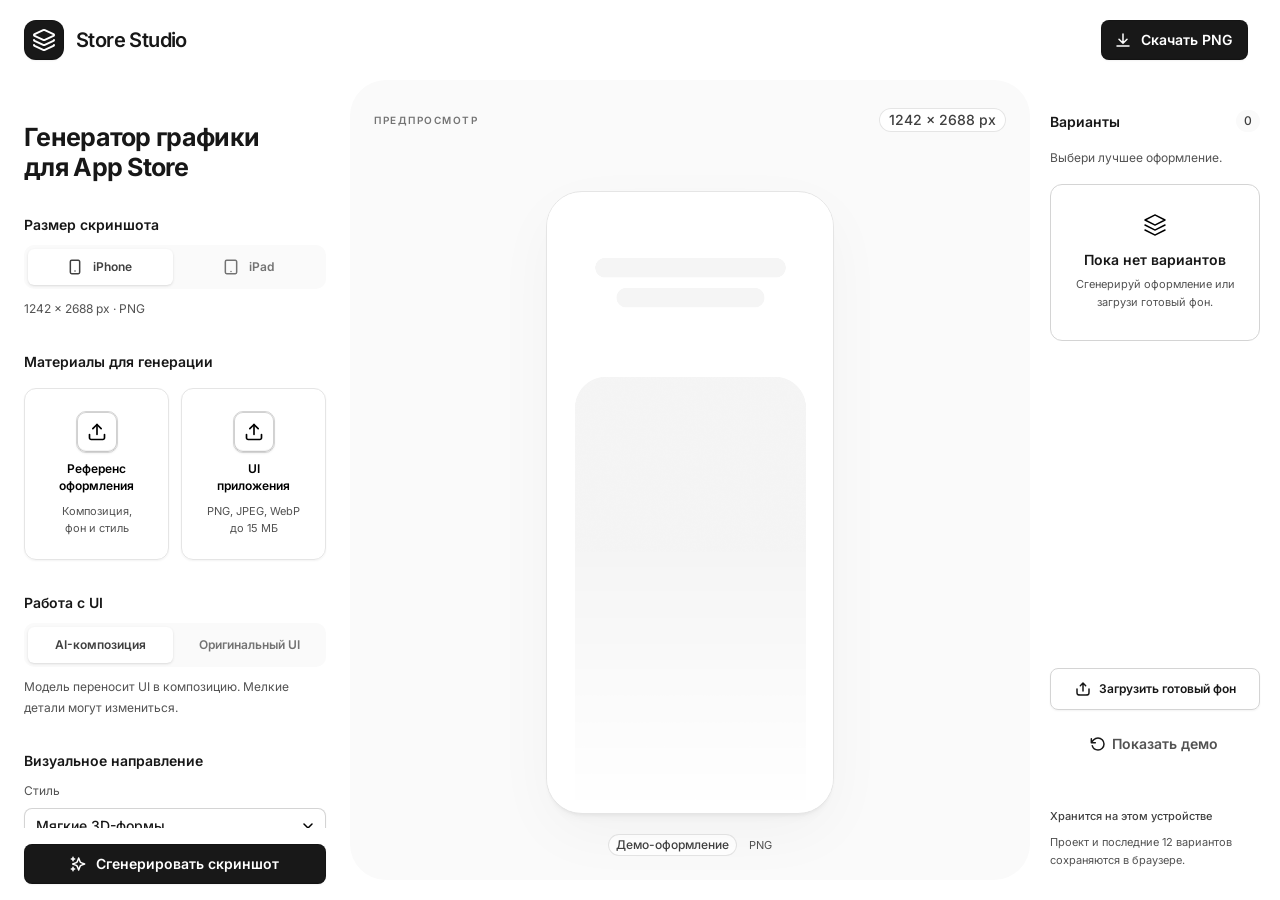
==== app-store-studio/index.html @ e76c79fb "Update Store Studio from 62cfc61dde4840151bafdd6aba5686432ed5ac50" ====
<!doctype html><html lang="ru"><head><meta charset="UTF-8"/><meta name="viewport" content="width=device-width, initial-scale=1.0"/><meta name="theme-color" content="#f7f7f4"/><meta name="description" content="Создавайте скриншоты для App Store: AI-графика, ваш интерфейс и редактируемые заголовки."/><title>Store Studio — скриншоты для App Store</title>  <script type="module" crossorigin src="./assets/index-CuCsDIQ3.js"></script>
  <link rel="stylesheet" crossorigin href="./assets/index-BjiPwXhy.css">
</head><body><div id="root"></div></body></html>
---- app-store-studio/assets/index-BjiPwXhy.css ----
@font-face{font-family:Manrope Variable;font-style:normal;font-display:swap;font-weight:200 800;src:url([data-uri])format("woff2-variations");unicode-range:U+460-52F,U+1C80-1C8A,U+20B4,U+2DE0-2DFF,U+A640-A69F,U+FE2E-FE2F}@font-face{font-family:Manrope Variable;font-style:normal;font-display:swap;font-weight:200 800;src:url(./manrope-cyrillic-wght-normal-Dvxsihut.woff2)format("woff2-variations");unicode-range:U+301,U+400-45F,U+490-491,U+4B0-4B1,U+2116}@font-face{font-family:Manrope Variable;font-style:normal;font-display:swap;font-weight:200 800;src:url(./manrope-greek-wght-normal-DL7QRZyv.woff2)format("woff2-variations");unicode-range:U+370-377,U+37A-37F,U+384-38A,U+38C,U+38E-3A1,U+3A3-3FF}@font-face{font-family:Manrope Variable;font-style:normal;font-display:swap;font-weight:200 800;src:url(./manrope-vietnamese-wght-normal-usUDDRr7.woff2)format("woff2-variations");unicode-range:U+102-103,U+110-111,U+128-129,U+168-169,U+1A0-1A1,U+1AF-1B0,U+300-301,U+303-304,U+308-309,U+323,U+329,U+1EA0-1EF9,U+20AB}@font-face{font-family:Manrope Variable;font-style:normal;font-display:swap;font-weight:200 800;src:url(./manrope-latin-ext-wght-normal-Ch3YOpNY.woff2)format("woff2-variations");unicode-range:U+100-2BA,U+2BD-2C5,U+2C7-2CC,U+2CE-2D7,U+2DD-2FF,U+304,U+308,U+329,U+1D00-1DBF,U+1E00-1E9F,U+1EF2-1EFF,U+2020,U+20A0-20AB,U+20AD-20C0,U+2113,U+2C60-2C7F,U+A720-A7FF}@font-face{font-family:Manrope Variable;font-style:normal;font-display:swap;font-weight:200 800;src:url(./manrope-latin-wght-normal-DHIcAJRg.woff2)format("woff2-variations");unicode-range:U+??,U+131,U+152-153,U+2BB-2BC,U+2C6,U+2DA,U+2DC,U+304,U+308,U+329,U+2000-206F,U+20AC,U+2122,U+2191,U+2193,U+2212,U+2215,U+FEFF,U+FFFD}@font-face{font-family:Inter Variable;font-style:normal;font-display:swap;font-weight:100 900;src:url(./inter-cyrillic-ext-wght-normal-BOeWTOD4.woff2)format("woff2-variations");unicode-range:U+460-52F,U+1C80-1C8A,U+20B4,U+2DE0-2DFF,U+A640-A69F,U+FE2E-FE2F}@font-face{font-family:Inter Variable;font-style:normal;font-display:swap;font-weight:100 900;src:url(./inter-cyrillic-wght-normal-DqGufNeO.woff2)format("woff2-variations");unicode-range:U+301,U+400-45F,U+490-491,U+4B0-4B1,U+2116}@font-face{font-family:Inter Variable;font-style:normal;font-display:swap;font-weight:100 900;src:url(./inter-greek-ext-wght-normal-DlzME5K_.woff2)format("woff2-variations");unicode-range:U+1F??}@font-face{font-family:Inter Variable;font-style:normal;font-display:swap;font-weight:100 900;src:url(./inter-greek-wght-normal-CkhJZR-_.woff2)format("woff2-variations");unicode-range:U+370-377,U+37A-37F,U+384-38A,U+38C,U+38E-3A1,U+3A3-3FF}@font-face{font-family:Inter Variable;font-style:normal;font-display:swap;font-weight:100 900;src:url(./inter-vietnamese-wght-normal-CBcvBZtf.woff2)format("woff2-variations");unicode-range:U+102-103,U+110-111,U+128-129,U+168-169,U+1A0-1A1,U+1AF-1B0,U+300-301,U+303-304,U+308-309,U+323,U+329,U+1EA0-1EF9,U+20AB}@font-face{font-family:Inter Variable;font-style:normal;font-display:swap;font-weight:100 900;src:url(./inter-latin-ext-wght-normal-DO1Apj_S.woff2)format("woff2-variations");unicode-range:U+100-2BA,U+2BD-2C5,U+2C7-2CC,U+2CE-2D7,U+2DD-2FF,U+304,U+308,U+329,U+1D00-1DBF,U+1E00-1E9F,U+1EF2-1EFF,U+2020,U+20A0-20AB,U+20AD-20C0,U+2113,U+2C60-2C7F,U+A720-A7FF}@font-face{font-family:Inter Variable;font-style:normal;font-display:swap;font-weight:100 900;src:url(./inter-latin-wght-normal-Dx4kXJAl.woff2)format("woff2-variations");unicode-range:U+??,U+131,U+152-153,U+2BB-2BC,U+2C6,U+2DA,U+2DC,U+304,U+308,U+329,U+2000-206F,U+20AC,U+2122,U+2191,U+2193,U+2212,U+2215,U+FEFF,U+FFFD}@font-face{font-family:Montserrat Variable;font-style:normal;font-display:swap;font-weight:100 900;src:url(./montserrat-cyrillic-ext-wght-normal-CO5hGrJv.woff2)format("woff2-variations");unicode-range:U+460-52F,U+1C80-1C8A,U+20B4,U+2DE0-2DFF,U+A640-A69F,U+FE2E-FE2F}@font-face{font-family:Montserrat Variable;font-style:normal;font-display:swap;font-weight:100 900;src:url(./montserrat-cyrillic-wght-normal-EAA9jha_.woff2)format("woff2-variations");unicode-range:U+301,U+400-45F,U+490-491,U+4B0-4B1,U+2116}@font-face{font-family:Montserrat Variable;font-style:normal;font-display:swap;font-weight:100 900;src:url(./montserrat-vietnamese-wght-normal-k7S-YeeD.woff2)format("woff2-variations");unicode-range:U+102-103,U+110-111,U+128-129,U+168-169,U+1A0-1A1,U+1AF-1B0,U+300-301,U+303-304,U+308-309,U+323,U+329,U+1EA0-1EF9,U+20AB}@font-face{font-family:Montserrat Variable;font-style:normal;font-display:swap;font-weight:100 900;src:url(./montserrat-latin-ext-wght-normal-BsZE-iaG.woff2)format("woff2-variations");unicode-range:U+100-2BA,U+2BD-2C5,U+2C7-2CC,U+2CE-2D7,U+2DD-2FF,U+304,U+308,U+329,U+1D00-1DBF,U+1E00-1E9F,U+1EF2-1EFF,U+2020,U+20A0-20AB,U+20AD-20C0,U+2113,U+2C60-2C7F,U+A720-A7FF}@font-face{font-family:Montserrat Variable;font-style:normal;font-display:swap;font-weight:100 900;src:url(./montserrat-latin-wght-normal-l_AIctKy.woff2)format("woff2-variations");unicode-range:U+??,U+131,U+152-153,U+2BB-2BC,U+2C6,U+2DA,U+2DC,U+304,U+308,U+329,U+2000-206F,U+20AC,U+2122,U+2191,U+2193,U+2212,U+2215,U+FEFF,U+FFFD}@font-face{font-family:Oswald Variable;font-style:normal;font-display:swap;font-weight:200 700;src:url(./oswald-cyrillic-ext-wght-normal-DLWmRmaW.woff2)format("woff2-variations");unicode-range:U+460-52F,U+1C80-1C8A,U+20B4,U+2DE0-2DFF,U+A640-A69F,U+FE2E-FE2F}@font-face{font-family:Oswald Variable;font-style:normal;font-display:swap;font-weight:200 700;src:url(./oswald-cyrillic-wght-normal-C8sJyxwB.woff2)format("woff2-variations");unicode-range:U+301,U+400-45F,U+490-491,U+4B0-4B1,U+2116}@font-face{font-family:Oswald Variable;font-style:normal;font-display:swap;font-weight:200 700;src:url(./oswald-vietnamese-wght-normal-Tdf5mmdl.woff2)format("woff2-variations");unicode-range:U+102-103,U+110-111,U+128-129,U+168-169,U+1A0-1A1,U+1AF-1B0,U+300-301,U+303-304,U+308-309,U+323,U+329,U+1EA0-1EF9,U+20AB}@font-face{font-family:Oswald Variable;font-style:normal;font-display:swap;font-weight:200 700;src:url(./oswald-latin-ext-wght-normal-Dj_1K-Kw.woff2)format("woff2-variations");unicode-range:U+100-2BA,U+2BD-2C5,U+2C7-2CC,U+2CE-2D7,U+2DD-2FF,U+304,U+308,U+329,U+1D00-1DBF,U+1E00-1E9F,U+1EF2-1EFF,U+2020,U+20A0-20AB,U+20AD-20C0,U+2113,U+2C60-2C7F,U+A720-A7FF}@font-face{font-family:Oswald Variable;font-style:normal;font-display:swap;font-weight:200 700;src:url(./oswald-latin-wght-normal-CzS3kehr.woff2)format("woff2-variations");unicode-range:U+??,U+131,U+152-153,U+2BB-2BC,U+2C6,U+2DA,U+2DC,U+304,U+308,U+329,U+2000-206F,U+20AC,U+2122,U+2191,U+2193,U+2212,U+2215,U+FEFF,U+FFFD}@font-face{font-family:Roboto Variable;font-style:normal;font-display:swap;font-weight:100 900;src:url(./roboto-cyrillic-ext-wght-normal-BCp_3N7R.woff2)format("woff2-variations");unicode-range:U+460-52F,U+1C80-1C8A,U+20B4,U+2DE0-2DFF,U+A640-A69F,U+FE2E-FE2F}@font-face{font-family:Roboto Variable;font-style:normal;font-display:swap;font-weight:100 900;src:url(./roboto-cyrillic-wght-normal-fOt7epNf.woff2)format("woff2-variations");unicode-range:U+301,U+400-45F,U+490-491,U+4B0-4B1,U+2116}@font-face{font-family:Roboto Variable;font-style:normal;font-display:swap;font-weight:100 900;src:url(./roboto-greek-ext-wght-normal-Bgw4czJT.woff2)format("woff2-variations");unicode-range:U+1F??}@font-face{font-family:Roboto Variable;font-style:normal;font-display:swap;font-weight:100 900;src:url(./roboto-greek-wght-normal-DlT9XTxE.woff2)format("woff2-variations");unicode-range:U+370-377,U+37A-37F,U+384-38A,U+38C,U+38E-3A1,U+3A3-3FF}@font-face{font-family:Roboto Variable;font-style:normal;font-display:swap;font-weight:100 900;src:url(./roboto-math-wght-normal-4a3xuzGk.woff2)format("woff2-variations");unicode-range:U+302-303,U+305,U+307-308,U+310,U+312,U+315,U+31A,U+326-327,U+32C,U+32F-330,U+332-333,U+338,U+33A,U+346,U+34D,U+391-3A1,U+3A3-3A9,U+3B1-3C9,U+3D1,U+3D5-3D6,U+3F0-3F1,U+3F4-3F5,U+2016-2017,U+2034-2038,U+203C,U+2040,U+2043,U+2047,U+2050,U+2057,U+205F,U+2070-2071,U+2074-208E,U+2090-209C,U+20D0-20DC,U+20E1,U+20E5-20EF,U+2100-2112,U+2114-2115,U+2117-2121,U+2123-214F,U+2190,U+2192,U+2194-21AE,U+21B0-21E5,U+21F1-21F2,U+21F4-2211,U+2213-2214,U+2216-22FF,U+2308-230B,U+2310,U+2319,U+231C-2321,U+2336-237A,U+237C,U+2395,U+239B-23B7,U+23D0,U+23DC-23E1,U+2474-2475,U+25AF,U+25B3,U+25B7,U+25BD,U+25C1,U+25CA,U+25CC,U+25FB,U+266D-266F,U+27C0-27FF,U+2900-2AFF,U+2B0E-2B11,U+2B30-2B4C,U+2BFE,U+3030,U+FF5B,U+FF5D,U+1D400-1D7FF,U+1EE??}@font-face{font-family:Roboto Variable;font-style:normal;font-display:swap;font-weight:100 900;src:url(./roboto-symbols-wght-normal-B7iHSfaG.woff2)format("woff2-variations");unicode-range:U+1-C,U+E-1F,U+7F-9F,U+20DD-20E0,U+20E2-20E4,U+2150-218F,U+2190,U+2192,U+2194-2199,U+21AF,U+21E6-21F0,U+21F3,U+2218-2219,U+2299,U+22C4-22C6,U+2300-243F,U+2440-244A,U+2460-24FF,U+25A0-27BF,U+28??,U+2921-2922,U+2981,U+29BF,U+29EB,U+2B??,U+4DC0-4DFF,U+FFF9-FFFB,U+10140-1018E,U+10190-1019C,U+101A0,U+101D0-101FD,U+102E0-102FB,U+10E60-10E7E,U+1D2C0-1D2D3,U+1D2E0-1D37F,U+1F0??,U+1F100-1F1AD,U+1F1E6-1F1FF,U+1F30D-1F30F,U+1F315,U+1F31C,U+1F31E,U+1F320-1F32C,U+1F336,U+1F378,U+1F37D,U+1F382,U+1F393-1F39F,U+1F3A7-1F3A8,U+1F3AC-1F3AF,U+1F3C2,U+1F3C4-1F3C6,U+1F3CA-1F3CE,U+1F3D4-1F3E0,U+1F3ED,U+1F3F1-1F3F3,U+1F3F5-1F3F7,U+1F408,U+1F415,U+1F41F,U+1F426,U+1F43F,U+1F441-1F442,U+1F444,U+1F446-1F449,U+1F44C-1F44E,U+1F453,U+1F46A,U+1F47D,U+1F4A3,U+1F4B0,U+1F4B3,U+1F4B9,U+1F4BB,U+1F4BF,U+1F4C8-1F4CB,U+1F4D6,U+1F4DA,U+1F4DF,U+1F4E3-1F4E6,U+1F4EA-1F4ED,U+1F4F7,U+1F4F9-1F4FB,U+1F4FD-1F4FE,U+1F503,U+1F507-1F50B,U+1F50D,U+1F512-1F513,U+1F53E-1F54A,U+1F54F-1F5FA,U+1F610,U+1F650-1F67F,U+1F687,U+1F68D,U+1F691,U+1F694,U+1F698,U+1F6AD,U+1F6B2,U+1F6B9-1F6BA,U+1F6BC,U+1F6C6-1F6CF,U+1F6D3-1F6D7,U+1F6E0-1F6EA,U+1F6F0-1F6F3,U+1F6F7-1F6FC,U+1F7??,U+1F800-1F80B,U+1F810-1F847,U+1F850-1F859,U+1F860-1F887,U+1F890-1F8AD,U+1F8B0-1F8BB,U+1F8C0-1F8C1,U+1F900-1F90B,U+1F93B,U+1F946,U+1F984,U+1F996,U+1F9E9,U+1FA00-1FA6F,U+1FA70-1FA7C,U+1FA80-1FA89,U+1FA8F-1FAC6,U+1FACE-1FADC,U+1FADF-1FAE9,U+1FAF0-1FAF8,U+1FB??}@font-face{font-family:Roboto Variable;font-style:normal;font-display:swap;font-weight:100 900;src:url(./roboto-vietnamese-wght-normal-_f1XEJpo.woff2)format("woff2-variations");unicode-range:U+102-103,U+110-111,U+128-129,U+168-169,U+1A0-1A1,U+1AF-1B0,U+300-301,U+303-304,U+308-309,U+323,U+329,U+1EA0-1EF9,U+20AB}@font-face{font-family:Roboto Variable;font-style:normal;font-display:swap;font-weight:100 900;src:url(./roboto-latin-ext-wght-normal-DYIxWhlt.woff2)format("woff2-variations");unicode-range:U+100-2BA,U+2BD-2C5,U+2C7-2CC,U+2CE-2D7,U+2DD-2FF,U+304,U+308,U+329,U+1D00-1DBF,U+1E00-1E9F,U+1EF2-1EFF,U+2020,U+20A0-20AB,U+20AD-20C0,U+2113,U+2C60-2C7F,U+A720-A7FF}@font-face{font-family:Roboto Variable;font-style:normal;font-display:swap;font-weight:100 900;src:url(./roboto-latin-wght-normal-ccAYIvAh.woff2)format("woff2-variations");unicode-range:U+??,U+131,U+152-153,U+2BB-2BC,U+2C6,U+2DA,U+2DC,U+304,U+308,U+329,U+2000-206F,U+20AC,U+2122,U+2191,U+2193,U+2212,U+2215,U+FEFF,U+FFFD}@font-face{font-family:Nunito Sans Variable;font-style:normal;font-display:swap;font-weight:200 1000;src:url(./nunito-sans-cyrillic-ext-wght-normal-7w74d1lj.woff2)format("woff2-variations");unicode-range:U+460-52F,U+1C80-1C8A,U+20B4,U+2DE0-2DFF,U+A640-A69F,U+FE2E-FE2F}@font-face{font-family:Nunito Sans Variable;font-style:normal;font-display:swap;font-weight:200 1000;src:url(./nunito-sans-cyrillic-wght-normal-B9hoeQUC.woff2)format("woff2-variations");unicode-range:U+301,U+400-45F,U+490-491,U+4B0-4B1,U+2116}@font-face{font-family:Nunito Sans Variable;font-style:normal;font-display:swap;font-weight:200 1000;src:url(./nunito-sans-vietnamese-wght-normal-BhFYcaJr.woff2)format("woff2-variations");unicode-range:U+102-103,U+110-111,U+128-129,U+168-169,U+1A0-1A1,U+1AF-1B0,U+300-301,U+303-304,U+308-309,U+323,U+329,U+1EA0-1EF9,U+20AB}@font-face{font-family:Nunito Sans Variable;font-style:normal;font-display:swap;font-weight:200 1000;src:url(./nunito-sans-latin-ext-wght-normal-DMEAsnHD.woff2)format("woff2-variations");unicode-range:U+100-2BA,U+2BD-2C5,U+2C7-2CC,U+2CE-2D7,U+2DD-2FF,U+304,U+308,U+329,U+1D00-1DBF,U+1E00-1E9F,U+1EF2-1EFF,U+2020,U+20A0-20AB,U+20AD-20C0,U+2113,U+2C60-2C7F,U+A720-A7FF}@font-face{font-family:Nunito Sans Variable;font-style:normal;font-display:swap;font-weight:200 1000;src:url(./nunito-sans-latin-wght-normal-BWQ3gi2K.woff2)format("woff2-variations");unicode-range:U+??,U+131,U+152-153,U+2BB-2BC,U+2C6,U+2DA,U+2DC,U+304,U+308,U+329,U+2000-206F,U+20AC,U+2122,U+2191,U+2193,U+2212,U+2215,U+FEFF,U+FFFD}@font-face{font-family:Playfair Display Variable;font-style:normal;font-display:swap;font-weight:400 900;src:url(./playfair-display-cyrillic-wght-normal-5WvUvBgz.woff2)format("woff2-variations");unicode-range:U+301,U+400-45F,U+490-491,U+4B0-4B1,U+2116}@font-face{font-family:Playfair Display Variable;font-style:normal;font-display:swap;font-weight:400 900;src:url(./playfair-display-vietnamese-wght-normal-Cabi7G8-.woff2)format("woff2-variations");unicode-range:U+102-103,U+110-111,U+128-129,U+168-169,U+1A0-1A1,U+1AF-1B0,U+300-301,U+303-304,U+308-309,U+323,U+329,U+1EA0-1EF9,U+20AB}@font-face{font-family:Playfair Display Variable;font-style:normal;font-display:swap;font-weight:400 900;src:url(./playfair-display-latin-ext-wght-normal-CT1r92Rl.woff2)format("woff2-variations");unicode-range:U+100-2BA,U+2BD-2C5,U+2C7-2CC,U+2CE-2D7,U+2DD-2FF,U+304,U+308,U+329,U+1D00-1DBF,U+1E00-1E9F,U+1EF2-1EFF,U+2020,U+20A0-20AB,U+20AD-20C0,U+2113,U+2C60-2C7F,U+A720-A7FF}@font-face{font-family:Playfair Display Variable;font-style:normal;font-display:swap;font-weight:400 900;src:url(./playfair-display-latin-wght-normal-BOwq7MWX.woff2)format("woff2-variations");unicode-range:U+??,U+131,U+152-153,U+2BB-2BC,U+2C6,U+2DA,U+2DC,U+304,U+308,U+329,U+2000-206F,U+20AC,U+2122,U+2191,U+2193,U+2212,U+2215,U+FEFF,U+FFFD}@layer properties{@supports (((-webkit-hyphens:none)) and (not (margin-trim:inline))) or ((-moz-orient:inline) and (not (color:rgb(from red r g b)))){*,:before,:after,::backdrop{--tw-translate-x:0;--tw-translate-y:0;--tw-translate-z:0;--tw-rotate-x:initial;--tw-rotate-y:initial;--tw-rotate-z:initial;--tw-skew-x:initial;--tw-skew-y:initial;--tw-border-style:solid;--tw-gradient-position:initial;--tw-gradient-from:#0000;--tw-gradient-via:#0000;--tw-gradient-to:#0000;--tw-gradient-stops:initial;--tw-gradient-via-stops:initial;--tw-gradient-from-position:0%;--tw-gradient-via-position:50%;--tw-gradient-to-position:100%;--tw-leading:initial;--tw-font-weight:initial;--tw-ordinal:initial;--tw-slashed-zero:initial;--tw-numeric-figure:initial;--tw-numeric-spacing:initial;--tw-numeric-fraction:initial;--tw-shadow:0 0 #0000;--tw-shadow-color:initial;--tw-shadow-alpha:100%;--tw-inset-shadow:0 0 #0000;--tw-inset-shadow-color:initial;--tw-inset-shadow-alpha:100%;--tw-ring-color:initial;--tw-ring-shadow:0 0 #0000;--tw-inset-ring-color:initial;--tw-inset-ring-shadow:0 0 #0000;--tw-ring-inset:initial;--tw-ring-offset-width:0px;--tw-ring-offset-color:#fff;--tw-ring-offset-shadow:0 0 #0000;--tw-outline-style:solid;--tw-blur:initial;--tw-brightness:initial;--tw-contrast:initial;--tw-grayscale:initial;--tw-hue-rotate:initial;--tw-invert:initial;--tw-opacity:initial;--tw-saturate:initial;--tw-sepia:initial;--tw-drop-shadow:initial;--tw-drop-shadow-color:initial;--tw-drop-shadow-alpha:100%;--tw-drop-shadow-size:initial;--tw-duration:initial;--tw-ease:initial;--tw-content:"";--tw-mask-linear:linear-gradient(#fff, #fff);--tw-mask-radial:linear-gradient(#fff, #fff);--tw-mask-conic:linear-gradient(#fff, #fff);--tw-mask-left:linear-gradient(#fff, #fff);--tw-mask-right:linear-gradient(#fff, #fff);--tw-mask-bottom:linear-gradient(#fff, #fff);--tw-mask-top:linear-gradient(#fff, #fff);--tw-mask-bottom-from-position:0%;--tw-mask-bottom-to-position:100%;--tw-mask-bottom-from-color:black;--tw-mask-bottom-to-color:transparent}}}@layer theme{:root,:host{--font-sans:-apple-system, BlinkMacSystemFont, "Segoe UI", Roboto, "Helvetica Neue", "Noto Sans", Arial, sans-serif, "Apple Color Emoji", "Segoe UI Emoji", "Segoe UI Symbol", "Noto Color Emoji";--font-mono:ui-monospace, "Roboto Mono", SFMono-Regular, Menlo, Monaco, Consolas, "Liberation Mono", "Courier New", monospace;--color-red-50:oklch(97.1% .013 17.38);--color-red-100:oklch(93.6% .032 17.717);--color-red-200:oklch(88.5% .062 18.334);--color-red-300:oklch(80.8% .114 19.571);--color-red-400:oklch(70.4% .191 22.216);--color-red-500:oklch(63.7% .237 25.331);--color-red-600:oklch(57.7% .245 27.325);--color-red-700:oklch(50.5% .213 27.518);--color-red-800:oklch(44.4% .177 26.899);--color-red-900:oklch(39.6% .141 25.723);--color-red-950:oklch(25.8% .092 26.042);--color-orange-50:oklch(98% .016 73.684);--color-orange-100:oklch(95.4% .038 75.164);--color-orange-200:oklch(90.1% .076 70.697);--color-orange-300:oklch(83.7% .128 66.29);--color-orange-400:oklch(75% .183 55.934);--color-orange-500:oklch(70.5% .213 47.604);--color-orange-600:oklch(64.6% .222 41.116);--color-orange-700:oklch(55.3% .195 38.402);--color-orange-800:oklch(47% .157 37.304);--color-orange-900:oklch(40.8% .123 38.172);--color-orange-950:oklch(26.6% .079 36.259);--color-amber-50:oklch(98.7% .022 95.277);--color-amber-100:oklch(96.2% .059 95.617);--color-amber-200:oklch(92.4% .12 95.746);--color-amber-300:oklch(87.9% .169 91.605);--color-amber-400:oklch(82.8% .189 84.429);--color-amber-500:oklch(76.9% .188 70.08);--color-amber-600:oklch(66.6% .179 58.318);--color-amber-700:oklch(55.5% .163 48.998);--color-amber-800:oklch(47.3% .137 46.201);--color-amber-900:oklch(41.4% .112 45.904);--color-amber-950:oklch(27.9% .077 45.635);--color-yellow-50:oklch(98.7% .026 102.212);--color-yellow-100:oklch(97.3% .071 103.193);--color-yellow-200:oklch(94.5% .129 101.54);--color-yellow-300:oklch(90.5% .182 98.111);--color-yellow-400:oklch(85.2% .199 91.936);--color-yellow-500:oklch(79.5% .184 86.047);--color-yellow-600:oklch(68.1% .162 75.834);--color-yellow-700:oklch(55.4% .135 66.442);--color-yellow-800:oklch(47.6% .114 61.907);--color-yellow-900:oklch(42.1% .095 57.708);--color-yellow-950:oklch(28.6% .066 53.813);--color-green-50:oklch(98.2% .018 155.826);--color-green-100:oklch(96.2% .044 156.743);--color-green-200:oklch(92.5% .084 155.995);--color-green-300:oklch(87.1% .15 154.449);--color-green-400:oklch(79.2% .209 151.711);--color-green-500:oklch(72.3% .219 149.579);--color-green-600:oklch(62.7% .194 149.214);--color-green-700:oklch(52.7% .154 150.069);--color-green-800:oklch(44.8% .119 151.328);--color-green-900:oklch(39.3% .095 152.535);--color-green-950:oklch(26.6% .065 152.934);--color-emerald-50:oklch(97.9% .021 166.113);--color-emerald-100:oklch(95% .052 163.051);--color-emerald-200:oklch(90.5% .093 164.15);--color-emerald-300:oklch(84.5% .143 164.978);--color-emerald-400:oklch(76.5% .177 163.223);--color-emerald-500:oklch(69.6% .17 162.48);--color-emerald-600:oklch(59.6% .145 163.225);--color-emerald-700:oklch(50.8% .118 165.612);--color-emerald-800:oklch(43.2% .095 166.913);--color-emerald-900:oklch(37.8% .077 168.94);--color-emerald-950:oklch(26.2% .051 172.552);--color-sky-50:oklch(97.7% .013 236.62);--color-sky-100:oklch(95.1% .026 236.824);--color-sky-200:oklch(90.1% .058 230.902);--color-sky-300:oklch(82.8% .111 230.318);--color-sky-400:oklch(74.6% .16 232.661);--color-sky-500:oklch(68.5% .169 237.323);--color-sky-600:oklch(58.8% .158 241.966);--color-sky-700:oklch(50% .134 242.749);--color-sky-800:oklch(44.3% .11 240.79);--color-sky-900:oklch(39.1% .09 240.876);--color-sky-950:oklch(29.3% .066 243.157);--color-blue-50:oklch(97% .014 254.604);--color-blue-100:oklch(93.2% .032 255.585);--color-blue-200:oklch(88.2% .059 254.128);--color-blue-300:oklch(80.9% .105 251.813);--color-blue-400:oklch(70.7% .165 254.624);--color-blue-500:oklch(62.3% .214 259.815);--color-blue-600:oklch(54.6% .245 262.881);--color-blue-700:oklch(48.8% .243 264.376);--color-blue-800:oklch(42.4% .199 265.638);--color-blue-900:oklch(37.9% .146 265.522);--color-blue-950:oklch(28.2% .091 267.935);--color-indigo-50:oklch(96.2% .018 272.314);--color-indigo-100:oklch(93% .034 272.788);--color-indigo-200:oklch(87% .065 274.039);--color-indigo-300:oklch(78.5% .115 274.713);--color-indigo-400:oklch(67.3% .182 276.935);--color-indigo-500:oklch(58.5% .233 277.117);--color-indigo-600:oklch(51.1% .262 276.966);--color-indigo-700:oklch(45.7% .24 277.023);--color-indigo-800:oklch(39.8% .195 277.366);--color-indigo-900:oklch(35.9% .144 278.697);--color-indigo-950:oklch(25.7% .09 281.288);--color-purple-50:oklch(97.7% .014 308.299);--color-purple-100:oklch(94.6% .033 307.174);--color-purple-200:oklch(90.2% .063 306.703);--color-purple-300:oklch(82.7% .119 306.383);--color-purple-400:oklch(71.4% .203 305.504);--color-purple-500:oklch(62.7% .265 303.9);--color-purple-600:oklch(55.8% .288 302.321);--color-purple-700:oklch(49.6% .265 301.924);--color-purple-800:oklch(43.8% .218 303.724);--color-purple-900:oklch(38.1% .176 304.987);--color-purple-950:oklch(29.1% .149 302.717);--color-fuchsia-50:oklch(97.7% .017 320.058);--color-fuchsia-100:oklch(95.2% .037 318.852);--color-fuchsia-200:oklch(90.3% .076 319.62);--color-fuchsia-300:oklch(83.3% .145 321.434);--color-fuchsia-400:oklch(74% .238 322.16);--color-fuchsia-500:oklch(66.7% .295 322.15);--color-fuchsia-600:oklch(59.1% .293 322.896);--color-fuchsia-700:oklch(51.8% .253 323.949);--color-fuchsia-800:oklch(45.2% .211 324.591);--color-fuchsia-900:oklch(40.1% .17 325.612);--color-fuchsia-950:oklch(29.3% .136 325.661);--color-pink-50:oklch(97.1% .014 343.198);--color-pink-100:oklch(94.8% .028 342.258);--color-pink-200:oklch(89.9% .061 343.231);--color-pink-300:oklch(82.3% .12 346.018);--color-pink-400:oklch(71.8% .202 349.761);--color-pink-500:oklch(65.6% .241 354.308);--color-pink-600:oklch(59.2% .249 .584);--color-pink-700:oklch(52.5% .223 3.958);--color-pink-800:oklch(45.9% .187 3.815);--color-pink-900:oklch(40.8% .153 2.432);--color-pink-950:oklch(28.4% .109 3.907);--color-slate-50:oklch(98.4% .003 247.858);--color-slate-100:oklch(96.8% .007 247.896);--color-slate-200:oklch(92.9% .013 255.508);--color-slate-300:oklch(86.9% .022 252.894);--color-slate-400:oklch(70.4% .04 256.788);--color-slate-500:oklch(55.4% .046 257.417);--color-slate-600:oklch(44.6% .043 257.281);--color-slate-700:oklch(37.2% .044 257.287);--color-slate-800:oklch(27.9% .041 260.031);--color-slate-900:oklch(20.8% .042 265.755);--color-slate-950:oklch(12.9% .042 264.695);--color-neutral-50:oklch(98.5% 0 none);--color-neutral-100:oklch(97% 0 none);--color-neutral-200:oklch(92.2% 0 none);--color-neutral-300:oklch(87% 0 none);--color-neutral-400:oklch(70.8% 0 none);--color-neutral-500:oklch(55.6% 0 none);--color-neutral-600:oklch(43.9% 0 none);--color-neutral-700:oklch(37.1% 0 none);--color-neutral-800:oklch(26.9% 0 none);--color-neutral-900:oklch(20.5% 0 none);--color-neutral-950:oklch(14.5% 0 none);--color-black:#000;--color-white:#fff;--spacing:.25rem;--container-xs:20rem;--text-xs:calc(var(--spacing) * 3);--text-xs--line-height:calc(var(--spacing) * 4.5);--text-sm:calc(var(--spacing) * 3.5);--text-sm--line-height:calc(var(--spacing) * 5);--text-lg:calc(var(--spacing) * 4.5);--text-lg--line-height:calc(var(--spacing) * 7);--text-xl:calc(var(--spacing) * 5);--text-xl--line-height:calc(var(--spacing) * 7.5);--font-weight-normal:400;--font-weight-medium:500;--font-weight-semibold:600;--font-weight-bold:700;--radius-sm:.25rem;--radius-md:.375rem;--radius-lg:.5rem;--radius-xl:.75rem;--shadow-xs:0px 1px 2px #0000000d;--shadow-xl:0px 20px 24px -4px #00000014, 0px 8px 8px -4px #00000008, 0px 3px 3px -1.5px #0000000a;--ease-in:cubic-bezier(.4, 0, 1, 1);--ease-out:cubic-bezier(0, 0, .2, 1);--animate-spin:spin 1s linear infinite;--default-transition-duration:.15s;--default-transition-timing-function:cubic-bezier(.4, 0, .2, 1);--default-font-family:var(--font-sans);--default-mono-font-family:var(--font-mono);--font-body:var(--font-inter,"Inter"), -apple-system, "Segoe UI", Roboto, Arial, sans-serif;--text-md:calc(var(--spacing) * 4);--text-md--line-height:calc(var(--spacing) * 6);--text-display-xs:calc(var(--spacing) * 6);--text-display-xs--line-height:calc(var(--spacing) * 8);--text-display-sm:calc(var(--spacing) * 7.5);--text-display-sm--line-height:calc(var(--spacing) * 9.5);--text-display-md:calc(var(--spacing) * 9);--text-display-md--line-height:calc(var(--spacing) * 11);--text-display-lg:calc(var(--spacing) * 12);--text-display-lg--line-height:calc(var(--spacing) * 15);--text-display-lg--letter-spacing:-.96px;--text-display-xl:calc(var(--spacing) * 15);--text-display-xl--line-height:calc(var(--spacing) * 18);--text-display-xl--letter-spacing:-1.2px;--shadow-skeuomorphic:0px 0px 0px 1px #0000002e inset, 0px -2px 0px 0px #0000000d inset;--shadow-xs-skeuomorphic:var(--shadow-skeuomorphic), var(--shadow-xs);--animate-caret-blink:caret-blink 1s infinite;--color-transparent:#0000;--color-alpha-black:#000;--color-brand-50:#f9f5ff;--color-brand-100:#f4ebff;--color-brand-200:#e9d7fe;--color-brand-300:#d6bbfb;--color-brand-400:#b692f6;--color-brand-500:#9e77ed;--color-brand-600:#7f56d9;--color-brand-700:#6941c6;--color-brand-800:#53389e;--color-brand-900:#42307d;--color-brand-950:#2c1c5f;--color-utility-blue-50:var(--color-blue-50);--color-utility-blue-100:var(--color-blue-100);--color-utility-blue-200:var(--color-blue-200);--color-utility-blue-400:var(--color-blue-400);--color-utility-blue-500:var(--color-blue-500);--color-utility-blue-700:var(--color-blue-700);--color-utility-brand-50:var(--color-brand-50);--color-utility-brand-100:var(--color-brand-100);--color-utility-brand-200:var(--color-brand-200);--color-utility-brand-400:var(--color-brand-400);--color-utility-brand-500:var(--color-brand-500);--color-utility-brand-700:var(--color-brand-700);--color-utility-neutral-50:var(--color-neutral-50);--color-utility-neutral-100:var(--color-neutral-100);--color-utility-neutral-200:var(--color-neutral-200);--color-utility-neutral-300:var(--color-neutral-300);--color-utility-neutral-400:var(--color-neutral-400);--color-utility-neutral-500:var(--color-neutral-500);--color-utility-neutral-600:var(--color-neutral-600);--color-utility-neutral-700:var(--color-neutral-700);--color-utility-neutral-800:var(--color-neutral-800);--color-utility-neutral-900:var(--color-neutral-900);--color-utility-red-50:var(--color-red-50);--color-utility-red-100:var(--color-red-100);--color-utility-red-200:var(--color-red-200);--color-utility-red-400:var(--color-red-400);--color-utility-red-500:var(--color-red-500);--color-utility-red-700:var(--color-red-700);--color-utility-yellow-50:var(--color-yellow-50);--color-utility-yellow-100:var(--color-yellow-100);--color-utility-yellow-200:var(--color-yellow-200);--color-utility-yellow-400:var(--color-yellow-400);--color-utility-yellow-500:var(--color-yellow-500);--color-utility-yellow-700:var(--color-yellow-700);--color-utility-green-50:var(--color-green-50);--color-utility-green-100:var(--color-green-100);--color-utility-green-200:var(--color-green-200);--color-utility-green-400:var(--color-green-400);--color-utility-green-500:var(--color-green-500);--color-utility-green-700:var(--color-green-700);--color-utility-orange-50:var(--color-orange-50);--color-utility-orange-100:var(--color-orange-100);--color-utility-orange-200:var(--color-orange-200);--color-utility-orange-400:var(--color-orange-400);--color-utility-orange-500:var(--color-orange-500);--color-utility-orange-700:var(--color-orange-700);--color-utility-indigo-50:var(--color-indigo-50);--color-utility-indigo-100:var(--color-indigo-100);--color-utility-indigo-200:var(--color-indigo-200);--color-utility-indigo-400:var(--color-indigo-400);--color-utility-indigo-500:var(--color-indigo-500);--color-utility-indigo-700:var(--color-indigo-700);--color-utility-pink-50:var(--color-pink-50);--color-utility-pink-100:var(--color-pink-100);--color-utility-pink-200:var(--color-pink-200);--color-utility-pink-400:var(--color-pink-400);--color-utility-pink-500:var(--color-pink-500);--color-utility-pink-700:var(--color-pink-700);--color-utility-purple-50:var(--color-purple-50);--color-utility-purple-100:var(--color-purple-100);--color-utility-purple-200:var(--color-purple-200);--color-utility-purple-400:var(--color-purple-400);--color-utility-purple-500:var(--color-purple-500);--color-utility-purple-700:var(--color-purple-700);--color-utility-sky-50:var(--color-sky-50);--color-utility-sky-100:var(--color-sky-100);--color-utility-sky-200:var(--color-sky-200);--color-utility-sky-400:var(--color-sky-400);--color-utility-sky-500:var(--color-sky-500);--color-utility-sky-700:var(--color-sky-700);--color-utility-slate-50:var(--color-slate-50);--color-utility-slate-100:var(--color-slate-100);--color-utility-slate-200:var(--color-slate-200);--color-utility-slate-400:var(--color-slate-400);--color-utility-slate-500:var(--color-slate-500);--color-utility-slate-700:var(--color-slate-700);--color-text-primary:var(--color-neutral-900);--color-text-tertiary:var(--color-neutral-600);--color-text-error-primary:var(--color-red-600);--color-text-warning-primary:var(--color-yellow-600);--color-text-success-primary:var(--color-green-600);--color-text-secondary:var(--color-neutral-700);--color-text-secondary_hover:var(--color-neutral-800);--color-text-tertiary_hover:var(--color-neutral-700);--color-text-brand-secondary:var(--color-brand-700);--color-text-placeholder:var(--color-neutral-500);--color-text-brand-tertiary:var(--color-brand-600);--color-text-editor-icon-fg:var(--color-neutral-400);--color-text-editor-icon-fg_active:var(--color-neutral-500);--color-text-quaternary:var(--color-neutral-500);--color-text-brand-primary:var(--color-brand-900);--color-text-primary_on-brand:var(--color-white);--color-text-secondary_on-brand:var(--color-brand-200);--color-text-tertiary_on-brand:var(--color-brand-200);--color-text-quaternary_on-brand:var(--color-brand-300);--color-text-brand-tertiary_alt:var(--color-brand-600);--color-text-error-primary_hover:var(--color-red-700);--color-text-brand-secondary_hover:var(--color-brand-800);--color-border-primary:var(--color-neutral-300);--color-border-secondary:var(--color-neutral-200);--color-border-secondary_alt:#0000001a;--color-border-tertiary:var(--color-neutral-100);--color-border-error:var(--color-red-500);--color-border-error_subtle:var(--color-red-300);--color-border-brand:var(--color-brand-500);--color-border-brand_alt:var(--color-brand-600);--color-fg-secondary:var(--color-neutral-700);--color-fg-warning-primary:var(--color-yellow-600);--color-fg-success-primary:var(--color-green-600);--color-fg-white:var(--color-white);--color-fg-success-secondary:var(--color-green-500);--color-fg-secondary_hover:var(--color-neutral-800);--color-fg-brand-secondary:var(--color-brand-500);--color-fg-brand-primary:var(--color-brand-600);--color-fg-quaternary:var(--color-neutral-400);--color-fg-quaternary_hover:var(--color-neutral-500);--color-fg-error-primary:var(--color-red-600);--color-fg-error-secondary:var(--color-red-500);--color-fg-tertiary:var(--color-neutral-600);--color-fg-brand-primary_alt:var(--color-fg-brand-primary);--color-fg-brand-secondary_alt:var(--color-fg-brand-secondary);--color-fg-brand-secondary_hover:var(--color-brand-600);--color-bg-primary:var(--color-white);--color-bg-tertiary:var(--color-neutral-100);--color-bg-brand-primary:var(--color-brand-50);--color-bg-error-secondary:var(--color-red-100);--color-bg-warning-primary:var(--color-yellow-50);--color-bg-warning-secondary:var(--color-yellow-100);--color-bg-success-primary:var(--color-green-50);--color-bg-success-secondary:var(--color-green-100);--color-bg-brand-solid:var(--color-brand-600);--color-bg-secondary-solid:var(--color-neutral-600);--color-bg-error-solid:var(--color-red-600);--color-bg-warning-solid:var(--color-yellow-600);--color-bg-success-solid:var(--color-green-600);--color-bg-secondary_hover:var(--color-neutral-100);--color-bg-primary_hover:var(--color-neutral-50);--color-bg-brand-solid_hover:var(--color-brand-700);--color-bg-error-primary:var(--color-red-50);--color-bg-brand-secondary:var(--color-brand-100);--color-bg-secondary:var(--color-neutral-50);--color-bg-quaternary:var(--color-neutral-200);--color-bg-primary_alt:var(--color-white);--color-bg-brand-primary_alt:var(--color-brand-50);--color-bg-secondary_alt:var(--color-neutral-50);--color-bg-overlay:var(--color-neutral-950);--color-bg-brand-section:var(--color-brand-800);--color-bg-brand-section_subtle:var(--color-brand-700);--color-bg-primary-solid:var(--color-neutral-950);--color-bg-error-solid_hover:var(--color-red-700);--color-featured-icon-light-fg-brand:var(--color-brand-600);--color-featured-icon-light-fg-error:var(--color-red-600);--color-featured-icon-light-fg-gray:var(--color-neutral-500);--color-featured-icon-light-fg-success:var(--color-green-600);--color-featured-icon-light-fg-warning:var(--color-yellow-600);--color-focus-ring:var(--color-brand-500);--color-slider-handle-bg:var(--color-white);--color-slider-handle-border:var(--color-brand-600);--color-toggle-border:var(--color-neutral-300);--color-toggle-slim-border_pressed-hover:var(--color-bg-brand-solid_hover);--color-toggle-slim-border_pressed:var(--color-bg-brand-solid);--color-tooltip-supporting-text:var(--color-neutral-300);--background-color-primary:var(--color-bg-primary);--background-color-tertiary:var(--color-bg-tertiary);--background-color-error-secondary:var(--color-bg-error-secondary);--background-color-warning-secondary:var(--color-bg-warning-secondary);--background-color-success-secondary:var(--color-bg-success-secondary);--background-color-brand-solid:var(--color-bg-brand-solid);--background-color-secondary-solid:var(--color-bg-secondary-solid);--background-color-error-solid:var(--color-bg-error-solid);--background-color-warning-solid:var(--color-bg-warning-solid);--background-color-success-solid:var(--color-bg-success-solid);--background-color-primary_hover:var(--color-bg-primary_hover);--background-color-brand-solid_hover:var(--color-bg-brand-solid_hover);--background-color-error-primary:var(--color-bg-error-primary);--background-color-brand-secondary:var(--color-bg-brand-secondary);--background-color-quaternary:var(--color-bg-quaternary);--background-color-primary_alt:var(--color-bg-primary_alt);--background-color-brand-primary_alt:var(--color-bg-brand-primary_alt);--background-color-secondary_alt:var(--color-bg-secondary_alt);--background-color-primary-solid:var(--color-bg-primary-solid);--background-color-error-solid_hover:var(--color-bg-error-solid_hover);--text-color-primary:var(--color-text-primary);--text-color-secondary:var(--color-text-secondary);--text-color-secondary_hover:var(--color-text-secondary_hover);--text-color-tertiary:var(--color-text-tertiary);--text-color-tertiary_hover:var(--color-text-tertiary_hover);--text-color-error-primary:var(--color-text-error-primary);--text-color-brand-secondary:var(--color-text-brand-secondary);--text-color-placeholder:var(--color-text-placeholder);--text-color-brand-tertiary:var(--color-text-brand-tertiary);--text-color-quaternary:var(--color-text-quaternary);--text-color-brand-tertiary_alt:var(--color-text-brand-tertiary_alt);--text-color-error-primary_hover:var(--color-text-error-primary_hover);--text-color-brand-secondary_hover:var(--color-text-brand-secondary_hover);--text-color-tooltip-supporting-text:var(--color-tooltip-supporting-text);--border-color-primary:var(--color-border-primary);--border-color-secondary:var(--color-border-secondary);--ring-color-primary:var(--color-border-primary);--ring-color-secondary:var(--color-border-secondary);--ring-color-secondary_alt:var(--color-border-secondary_alt);--ring-color-error:var(--color-border-error);--ring-color-error_subtle:var(--color-border-error_subtle);--ring-color-brand:var(--color-border-brand);--ring-color-brand-solid:var(--color-bg-brand-solid);--outline-color-primary:var(--color-border-primary);--outline-color-error:var(--color-border-error);--outline-color-error_subtle:var(--color-border-error_subtle);--outline-color-brand:var(--color-border-brand)}}@layer base{*,:after,:before,::backdrop{box-sizing:border-box;border:0 solid;margin:0;padding:0}::file-selector-button{box-sizing:border-box;border:0 solid;margin:0;padding:0}html,:host{-webkit-text-size-adjust:100%;tab-size:4;line-height:1.5;font-family:var(--default-font-family,-apple-system, BlinkMacSystemFont, "Segoe UI", Roboto, "Helvetica Neue", "Noto Sans", Arial, sans-serif, "Apple Color Emoji", "Segoe UI Emoji", "Segoe UI Symbol", "Noto Color Emoji");font-feature-settings:var(--default-font-feature-settings,normal);font-variation-settings:var(--default-font-variation-settings,normal);-webkit-tap-highlight-color:transparent}hr{height:0;color:inherit;border-top-width:1px}abbr:where([title]){-webkit-text-decoration:underline dotted;text-decoration:underline dotted}h1,h2,h3,h4,h5,h6{font-size:inherit;font-weight:inherit}a{color:inherit;-webkit-text-decoration:inherit;-webkit-text-decoration:inherit;-webkit-text-decoration:inherit;-webkit-text-decoration:inherit;text-decoration:inherit}b,strong{font-weight:bolder}code,kbd,samp,pre{font-family:var(--default-mono-font-family,ui-monospace, SFMono-Regular, Menlo, Monaco, Consolas, "Liberation Mono", "Courier New", monospace);font-feature-settings:var(--default-mono-font-feature-settings,normal);font-variation-settings:var(--default-mono-font-variation-settings,normal);font-size:1em}small{font-size:80%}sub,sup{vertical-align:baseline;font-size:75%;line-height:0;position:relative}sub{bottom:-.25em}sup{top:-.5em}table{text-indent:0;border-color:inherit;border-collapse:collapse}:-moz-focusring:where(:not(iframe)){outline:auto}progress{vertical-align:baseline}summary{display:list-item}ol,ul,menu{list-style:none}img,svg,video,canvas,audio,iframe,embed,object{vertical-align:middle;display:block}img,video{max-width:100%;height:auto}button,input,select,optgroup,textarea{font:inherit;font-feature-settings:inherit;font-variation-settings:inherit;letter-spacing:inherit;color:inherit;opacity:1;background-color:#0000;border-radius:0}::file-selector-button{font:inherit;font-feature-settings:inherit;font-variation-settings:inherit;letter-spacing:inherit;color:inherit;opacity:1;background-color:#0000;border-radius:0}:where(select:is([multiple],[size])) optgroup{font-weight:bolder}:where(select:is([multiple],[size])) optgroup option{padding-inline-start:20px}::file-selector-button{margin-inline-end:4px}::placeholder{opacity:1}@supports (not ((-webkit-appearance:-apple-pay-button))) or (contain-intrinsic-size:1px){::placeholder{color:currentColor}@supports (color:color-mix(in lab, red, red)){::placeholder{color:color-mix(in oklab, currentcolor 50%, transparent)}}}textarea{resize:vertical}::-webkit-search-decoration{-webkit-appearance:none}::-webkit-date-and-time-value{min-height:1lh;text-align:inherit}::-webkit-datetime-edit{display:inline-flex}::-webkit-datetime-edit-fields-wrapper{padding:0}::-webkit-datetime-edit{padding-block:0}::-webkit-datetime-edit-year-field{padding-block:0}::-webkit-datetime-edit-month-field{padding-block:0}::-webkit-datetime-edit-day-field{padding-block:0}::-webkit-datetime-edit-hour-field{padding-block:0}::-webkit-datetime-edit-minute-field{padding-block:0}::-webkit-datetime-edit-second-field{padding-block:0}::-webkit-datetime-edit-millisecond-field{padding-block:0}::-webkit-datetime-edit-meridiem-field{padding-block:0}::-webkit-calendar-picker-indicator{line-height:1}:-moz-ui-invalid{box-shadow:none}button,input:where([type=button],[type=reset],[type=submit]){appearance:button}::file-selector-button{appearance:button}::-webkit-inner-spin-button{height:auto}::-webkit-outer-spin-button{height:auto}[hidden]:where(:not([hidden=until-found])){display:none!important}.dark-mode{--color-alpha-white:#0c0e12;--color-alpha-black:#fff;--color-utility-blue-50:var(--color-blue-950);--color-utility-blue-100:var(--color-blue-900);--color-utility-blue-200:var(--color-blue-800);--color-utility-blue-300:var(--color-blue-700);--color-utility-blue-400:var(--color-blue-600);--color-utility-blue-500:var(--color-blue-500);--color-utility-blue-600:var(--color-blue-400);--color-utility-blue-700:var(--color-blue-300);--color-utility-brand-50:var(--color-brand-950);--color-utility-brand-50_alt:var(--color-utility-neutral-50);--color-utility-brand-100:var(--color-brand-900);--color-utility-brand-100_alt:var(--color-utility-neutral-100);--color-utility-brand-200:var(--color-brand-800);--color-utility-brand-200_alt:var(--color-utility-neutral-200);--color-utility-brand-300:var(--color-brand-700);--color-utility-brand-300_alt:var(--color-utility-neutral-300);--color-utility-brand-400:var(--color-brand-600);--color-utility-brand-400_alt:var(--color-utility-neutral-400);--color-utility-brand-500:var(--color-brand-500);--color-utility-brand-500_alt:var(--color-utility-neutral-500);--color-utility-brand-600:var(--color-brand-400);--color-utility-brand-600_alt:var(--color-utility-neutral-600);--color-utility-brand-700:var(--color-brand-300);--color-utility-brand-700_alt:var(--color-utility-neutral-700);--color-utility-brand-800:var(--color-brand-200);--color-utility-brand-800_alt:var(--color-utility-neutral-800);--color-utility-brand-900:var(--color-brand-100);--color-utility-brand-900_alt:var(--color-utility-neutral-900);--color-utility-neutral-50:var(--color-neutral-900);--color-utility-neutral-100:var(--color-neutral-800);--color-utility-neutral-200:var(--color-neutral-700);--color-utility-neutral-300:var(--color-neutral-700);--color-utility-neutral-400:var(--color-neutral-600);--color-utility-neutral-500:var(--color-neutral-500);--color-utility-neutral-600:var(--color-neutral-400);--color-utility-neutral-700:var(--color-neutral-300);--color-utility-neutral-800:var(--color-neutral-200);--color-utility-neutral-900:var(--color-neutral-100);--color-utility-red-50:var(--color-red-950);--color-utility-red-100:var(--color-red-900);--color-utility-red-200:var(--color-red-800);--color-utility-red-300:var(--color-red-700);--color-utility-red-400:var(--color-red-600);--color-utility-red-500:var(--color-red-500);--color-utility-red-600:var(--color-red-400);--color-utility-red-700:var(--color-red-300);--color-utility-yellow-50:var(--color-yellow-950);--color-utility-yellow-100:var(--color-yellow-900);--color-utility-yellow-200:var(--color-yellow-800);--color-utility-yellow-300:var(--color-yellow-700);--color-utility-yellow-400:var(--color-yellow-600);--color-utility-yellow-500:var(--color-yellow-500);--color-utility-yellow-600:var(--color-yellow-400);--color-utility-yellow-700:var(--color-yellow-300);--color-utility-green-50:var(--color-green-950);--color-utility-green-100:var(--color-green-900);--color-utility-green-200:var(--color-green-800);--color-utility-green-300:var(--color-green-700);--color-utility-green-400:var(--color-green-600);--color-utility-green-500:var(--color-green-500);--color-utility-green-600:var(--color-green-400);--color-utility-green-700:var(--color-green-300);--color-utility-orange-50:var(--color-orange-950);--color-utility-orange-100:var(--color-orange-900);--color-utility-orange-200:var(--color-orange-800);--color-utility-orange-300:var(--color-orange-700);--color-utility-orange-400:var(--color-orange-600);--color-utility-orange-500:var(--color-orange-500);--color-utility-orange-600:var(--color-orange-400);--color-utility-orange-700:var(--color-orange-300);--color-utility-indigo-50:var(--color-indigo-950);--color-utility-indigo-100:var(--color-indigo-900);--color-utility-indigo-200:var(--color-indigo-800);--color-utility-indigo-300:var(--color-indigo-700);--color-utility-indigo-400:var(--color-indigo-600);--color-utility-indigo-500:var(--color-indigo-500);--color-utility-indigo-600:var(--color-indigo-400);--color-utility-indigo-700:var(--color-indigo-300);--color-utility-fuchsia-50:var(--color-fuchsia-950);--color-utility-fuchsia-100:var(--color-fuchsia-900);--color-utility-fuchsia-200:var(--color-fuchsia-800);--color-utility-fuchsia-300:var(--color-fuchsia-700);--color-utility-fuchsia-400:var(--color-fuchsia-600);--color-utility-fuchsia-500:var(--color-fuchsia-500);--color-utility-fuchsia-600:var(--color-fuchsia-400);--color-utility-fuchsia-700:var(--color-fuchsia-300);--color-utility-pink-50:var(--color-pink-950);--color-utility-pink-100:var(--color-pink-900);--color-utility-pink-200:var(--color-pink-800);--color-utility-pink-300:var(--color-pink-700);--color-utility-pink-400:var(--color-pink-600);--color-utility-pink-500:var(--color-pink-500);--color-utility-pink-600:var(--color-pink-400);--color-utility-pink-700:var(--color-pink-300);--color-utility-purple-50:var(--color-purple-950);--color-utility-purple-100:var(--color-purple-900);--color-utility-purple-200:var(--color-purple-800);--color-utility-purple-300:var(--color-purple-700);--color-utility-purple-400:var(--color-purple-600);--color-utility-purple-500:var(--color-purple-500);--color-utility-purple-600:var(--color-purple-400);--color-utility-purple-700:var(--color-purple-300);--color-utility-sky-50:var(--color-sky-950);--color-utility-sky-100:var(--color-sky-900);--color-utility-sky-200:var(--color-sky-800);--color-utility-sky-300:var(--color-sky-700);--color-utility-sky-400:var(--color-sky-600);--color-utility-sky-500:var(--color-sky-500);--color-utility-sky-600:var(--color-sky-400);--color-utility-sky-700:var(--color-sky-300);--color-utility-slate-50:var(--color-slate-950);--color-utility-slate-100:var(--color-slate-900);--color-utility-slate-200:var(--color-slate-800);--color-utility-slate-300:var(--color-slate-700);--color-utility-slate-400:var(--color-slate-600);--color-utility-slate-500:var(--color-slate-500);--color-utility-slate-600:var(--color-slate-400);--color-utility-slate-700:var(--color-slate-300);--color-utility-emerald-50:var(--color-emerald-950);--color-utility-emerald-100:var(--color-emerald-900);--color-utility-emerald-200:var(--color-emerald-800);--color-utility-emerald-300:var(--color-emerald-700);--color-utility-emerald-400:var(--color-emerald-600);--color-utility-emerald-500:var(--color-emerald-500);--color-utility-emerald-600:var(--color-emerald-400);--color-utility-emerald-700:var(--color-emerald-300);--color-utility-amber-50:var(--color-amber-950);--color-utility-amber-100:var(--color-amber-900);--color-utility-amber-200:var(--color-amber-800);--color-utility-amber-300:var(--color-amber-700);--color-utility-amber-400:var(--color-amber-600);--color-utility-amber-500:var(--color-amber-500);--color-utility-amber-600:var(--color-amber-400);--color-utility-amber-700:var(--color-amber-300);--color-text-primary:var(--color-neutral-50);--color-text-tertiary:var(--color-neutral-400);--color-text-error-primary:var(--color-red-400);--color-text-warning-primary:var(--color-yellow-400);--color-text-success-primary:var(--color-green-400);--color-text-secondary:var(--color-neutral-300);--color-text-secondary_hover:var(--color-neutral-200);--color-text-tertiary_hover:var(--color-neutral-300);--color-text-brand-secondary:var(--color-neutral-300);--color-text-placeholder:var(--color-neutral-500);--color-text-brand-tertiary:var(--color-neutral-400);--color-text-editor-icon-fg:var(--color-neutral-400);--color-text-editor-icon-fg_active:var(--color-white);--color-text-quaternary:var(--color-neutral-400);--color-text-brand-primary:var(--color-neutral-50);--color-text-primary_on-brand:var(--color-neutral-50);--color-text-secondary_on-brand:var(--color-neutral-300);--color-text-tertiary_on-brand:var(--color-neutral-400);--color-text-quaternary_on-brand:var(--color-neutral-400);--color-text-brand-tertiary_alt:var(--color-neutral-50);--color-text-error-primary_hover:var(--color-red-300);--color-text-brand-secondary_hover:var(--color-neutral-200);--color-border-secondary:var(--color-neutral-800);--color-border-error_subtle:var(--color-red-500);--color-border-primary:var(--color-neutral-700);--color-border-brand:var(--color-brand-400);--color-border-error:var(--color-red-400);--color-border-tertiary:var(--color-neutral-800);--color-border-brand_alt:var(--color-neutral-700);--color-border-secondary_alt:var(--color-neutral-800);--color-fg-secondary:var(--color-neutral-300);--color-fg-warning-primary:var(--color-yellow-500);--color-fg-success-primary:var(--color-green-500);--color-fg-white:var(--color-white);--color-fg-success-secondary:var(--color-green-400);--color-fg-secondary_hover:var(--color-neutral-200);--color-fg-primary:var(--color-white);--color-fg-brand-secondary:var(--color-brand-500);--color-fg-brand-primary:var(--color-brand-500);--color-fg-quaternary:var(--color-neutral-600);--color-fg-quaternary_hover:var(--color-neutral-500);--color-fg-error-primary:var(--color-red-500);--color-fg-warning-secondary:var(--color-yellow-400);--color-fg-error-secondary:var(--color-red-400);--color-fg-tertiary:var(--color-neutral-400);--color-fg-tertiary_hover:var(--color-neutral-300);--color-fg-brand-primary_alt:var(--color-neutral-300);--color-fg-brand-secondary_alt:var(--color-neutral-600);--color-fg-brand-secondary_hover:var(--color-neutral-500);--color-bg-primary:var(--color-neutral-950);--color-bg-tertiary:var(--color-neutral-800);--color-bg-brand-primary:var(--color-brand-500);--color-bg-error-secondary:var(--color-red-600);--color-bg-warning-primary:var(--color-yellow-950);--color-bg-warning-secondary:var(--color-yellow-600);--color-bg-success-primary:var(--color-green-950);--color-bg-success-secondary:var(--color-green-600);--color-bg-brand-solid:var(--color-brand-600);--color-bg-secondary-solid:var(--color-neutral-600);--color-bg-error-solid:var(--color-red-600);--color-bg-warning-solid:var(--color-yellow-600);--color-bg-success-solid:var(--color-green-600);--color-bg-secondary_hover:var(--color-neutral-800);--color-bg-primary_hover:var(--color-neutral-900);--color-bg-brand-solid_hover:var(--color-brand-500);--color-bg-error-primary:var(--color-red-950);--color-bg-brand-secondary:var(--color-brand-600);--color-bg-secondary:var(--color-neutral-900);--color-bg-quaternary:var(--color-neutral-700);--color-bg-primary_alt:var(--color-bg-secondary);--color-bg-brand-primary_alt:var(--color-bg-secondary);--color-bg-secondary_alt:var(--color-bg-primary);--color-bg-overlay:var(--color-neutral-800);--color-bg-brand-section:var(--color-bg-secondary);--color-bg-brand-section_subtle:var(--color-bg-primary);--color-bg-primary-solid:var(--color-bg-secondary);--color-bg-error-solid_hover:var(--color-red-500);--color-app-store-badge-border:var(--color-white);--color-avatar-styles-bg-neutral:224 224 224 1;--color-featured-icon-light-fg-brand:var(--color-brand-200);--color-featured-icon-light-fg-error:var(--color-red-200);--color-featured-icon-light-fg-gray:var(--color-neutral-200);--color-featured-icon-light-fg-success:var(--color-green-200);--color-featured-icon-light-fg-warning:var(--color-yellow-200);--color-focus-ring-error:var(--color-red-500);--color-focus-ring:var(--color-brand-500);--color-footer-button-fg:var(--color-neutral-300);--color-footer-button-fg_hover:var(--color-neutral-100);--color-icon-fg-brand:var(--color-neutral-400);--color-icon-fg-brand_on-brand:var(--color-neutral-400);--color-screen-mockup-border:var(--color-neutral-700);--color-slider-handle-bg:var(--color-fg-brand-primary);--color-slider-handle-border:var(--color-bg-primary);--color-toggle-border:var(--color-transparent);--color-toggle-slim-border_pressed-hover:var(--color-transparent);--color-toggle-slim-border_pressed:var(--color-transparent);--color-tooltip-supporting-text:var(--color-neutral-300);--background-color-primary:var(--color-bg-primary);--background-color-tertiary:var(--color-bg-tertiary);--background-color-brand-primary:var(--color-bg-brand-primary);--background-color-error-secondary:var(--color-bg-error-secondary);--background-color-warning-primary:var(--color-bg-warning-primary);--background-color-warning-secondary:var(--color-bg-warning-secondary);--background-color-success-primary:var(--color-bg-success-primary);--background-color-success-secondary:var(--color-bg-success-secondary);--background-color-brand-solid:var(--color-bg-brand-solid);--background-color-secondary-solid:var(--color-bg-secondary-solid);--background-color-error-solid:var(--color-bg-error-solid);--background-color-warning-solid:var(--color-bg-warning-solid);--background-color-success-solid:var(--color-bg-success-solid);--background-color-secondary_hover:var(--color-bg-secondary_hover);--background-color-primary_hover:var(--color-bg-primary_hover);--background-color-brand-solid_hover:var(--color-bg-brand-solid_hover);--background-color-error-primary:var(--color-bg-error-primary);--background-color-brand-secondary:var(--color-bg-brand-secondary);--background-color-secondary:var(--color-bg-secondary);--background-color-quaternary:var(--color-bg-quaternary);--background-color-primary_alt:var(--color-bg-primary_alt);--background-color-brand-primary_alt:var(--color-bg-brand-primary_alt);--background-color-secondary_alt:var(--color-bg-secondary_alt);--background-color-overlay:var(--color-bg-overlay);--background-color-brand-section:var(--color-bg-brand-section);--background-color-brand-section_subtle:var(--color-bg-brand-section_subtle);--background-color-primary-solid:var(--color-bg-primary-solid);--background-color-error-solid_hover:var(--color-bg-error-solid_hover);--background-color-border-brand:var(--color-border-brand);--background-color-border-tertiary:var(--color-border-tertiary);--background-color-border-brand_alt:var(--color-border-brand_alt);--text-color-primary:var(--color-text-primary);--text-color-tertiary:var(--color-text-tertiary);--text-color-error-primary:var(--color-text-error-primary);--text-color-warning-primary:var(--color-text-warning-primary);--text-color-success-primary:var(--color-text-success-primary);--text-color-secondary:var(--color-text-secondary);--text-color-secondary_hover:var(--color-text-secondary_hover);--text-color-tertiary_hover:var(--color-text-tertiary_hover);--text-color-brand-secondary:var(--color-text-brand-secondary);--text-color-placeholder:var(--color-text-placeholder);--text-color-brand-tertiary:var(--color-text-brand-tertiary);--text-color-editor-icon-fg:var(--color-text-editor-icon-fg);--text-color-editor-icon-fg_active:var(--color-text-editor-icon-fg_active);--text-color-quaternary:var(--color-text-quaternary);--text-color-brand-primary:var(--color-text-brand-primary);--text-color-primary_on-brand:var(--color-text-primary_on-brand);--text-color-secondary_on-brand:var(--color-text-secondary_on-brand);--text-color-tertiary_on-brand:var(--color-text-tertiary_on-brand);--text-color-quaternary_on-brand:var(--color-text-quaternary_on-brand);--text-color-brand-tertiary_alt:var(--color-text-brand-tertiary_alt);--text-color-error-primary_hover:var(--color-text-error-primary_hover);--text-color-brand-secondary_hover:var(--color-text-brand-secondary_hover);--text-color-tooltip-supporting-text:var(--color-tooltip-supporting-text);--border-color-primary:var(--color-border-primary);--border-color-secondary:var(--color-border-secondary);--border-color-secondary_alt:var(--color-border-secondary_alt);--border-color-tertiary:var(--color-border-tertiary);--border-color-error:var(--color-border-error);--border-color-error_subtle:var(--color-border-error_subtle);--border-color-brand:var(--color-border-brand);--border-color-brand_alt:var(--color-border-brand_alt);--border-color-brand-solid:var(--color-bg-brand-solid);--border-color-brand-solid_hover:var(--color-bg-brand-solid_hover);--ring-color-primary:var(--color-border-primary);--ring-color-secondary:var(--color-border-secondary);--ring-color-secondary_alt:var(--color-border-secondary_alt);--ring-color-tertiary:var(--color-border-tertiary);--ring-color-error:var(--color-border-error);--ring-color-error_subtle:var(--color-border-error_subtle);--ring-color-brand:var(--color-border-brand);--ring-color-brand-solid:var(--color-bg-brand-solid);--ring-color-brand-solid_hover:var(--color-bg-brand-solid_hover);--ring-color-brand_alt:var(--color-border-brand_alt);--outline-color-primary:var(--color-border-primary);--outline-color-secondary:var(--color-border-secondary);--outline-color-secondary_alt:var(--color-border-secondary_alt);--outline-color-tertiary:var(--color-border-tertiary);--outline-color-error:var(--color-border-error);--outline-color-error_subtle:var(--color-border-error_subtle);--outline-color-brand:var(--color-border-brand);--outline-color-brand-solid:var(--color-bg-brand-solid);--outline-color-brand-solid_hover:var(--color-bg-brand-solid_hover);--outline-color-brand_alt:var(--color-border-brand_alt)}}@layer components;@layer utilities{.pointer-events-none{pointer-events:none}.visible{visibility:visible}.absolute{position:absolute}.fixed{position:fixed}.relative{position:relative}.static{position:static}.inset-y-0\.5{inset-block:calc(var(--spacing) * .5)}.-top-2{top:calc(var(--spacing) * -2)}.top-1\/2{top:50%}.top-2{top:calc(var(--spacing) * 2)}.-right-0\.5{right:calc(var(--spacing) * -.5)}.-right-px{right:-1px}.right-0{right:0}.right-0\.5{right:calc(var(--spacing) * .5)}.right-2\.5{right:calc(var(--spacing) * 2.5)}.right-3{right:calc(var(--spacing) * 3)}.right-3\.5{right:calc(var(--spacing) * 3.5)}.-bottom-0\.5{bottom:calc(var(--spacing) * -.5)}.-bottom-px{bottom:-1px}.bottom-0{bottom:0}.left-1\.5{left:calc(var(--spacing) * 1.5)}.left-1\/2{left:50%}.left-2{left:calc(var(--spacing) * 2)}.left-2\.5{left:calc(var(--spacing) * 2.5)}.left-3{left:calc(var(--spacing) * 3)}.left-3\.5{left:calc(var(--spacing) * 3.5)}.z-0{z-index:0}.z-1{z-index:1}.z-10{z-index:10}.z-20{z-index:20}.z-50{z-index:50}.container{width:100%}@media (width>=320px){.container{max-width:320px}}@media (width>=600px){.container{max-width:600px}}@media (width>=40rem){.container{max-width:40rem}}@media (width>=48rem){.container{max-width:48rem}}@media (width>=64rem){.container{max-width:64rem}}@media (width>=80rem){.container{max-width:80rem}}@media (width>=96rem){.container{max-width:96rem}}.m-0{margin:0}.-my-px{margin-block:-1px}.my-auto{margin-block:auto}.mt-0\.5{margin-top:calc(var(--spacing) * .5)}.mt-2{margin-top:calc(var(--spacing) * 2)}.mt-\[10\%\]{margin-top:10%}.mb-1\.5{margin-bottom:calc(var(--spacing) * 1.5)}.-ml-0\.75{margin-left:calc(var(--spacing) * -.75)}.ml-0\.5{margin-left:calc(var(--spacing) * .5)}.ml-0\.75{margin-left:calc(var(--spacing) * .75)}.ml-1{margin-left:var(--spacing)}.ml-1\.25{margin-left:calc(var(--spacing) * 1.25)}.ml-auto{margin-left:auto}.box-border{box-sizing:border-box}.block{display:block}.contents{display:contents}.flex{display:flex}.grid{display:grid}.hidden{display:none}.inline-flex{display:inline-flex}.size-1\.5{width:calc(var(--spacing) * 1.5);height:calc(var(--spacing) * 1.5)}.size-2{width:calc(var(--spacing) * 2);height:calc(var(--spacing) * 2)}.size-2\.5{width:calc(var(--spacing) * 2.5);height:calc(var(--spacing) * 2.5)}.size-3{width:calc(var(--spacing) * 3);height:calc(var(--spacing) * 3)}.size-3\.5{width:calc(var(--spacing) * 3.5);height:calc(var(--spacing) * 3.5)}.size-4{width:calc(var(--spacing) * 4);height:calc(var(--spacing) * 4)}.size-4\.5{width:calc(var(--spacing) * 4.5);height:calc(var(--spacing) * 4.5)}.size-5{width:calc(var(--spacing) * 5);height:calc(var(--spacing) * 5)}.size-6{width:calc(var(--spacing) * 6);height:calc(var(--spacing) * 6)}.size-7{width:calc(var(--spacing) * 7);height:calc(var(--spacing) * 7)}.size-8{width:calc(var(--spacing) * 8);height:calc(var(--spacing) * 8)}.size-9{width:calc(var(--spacing) * 9);height:calc(var(--spacing) * 9)}.size-10{width:calc(var(--spacing) * 10);height:calc(var(--spacing) * 10)}.size-11{width:calc(var(--spacing) * 11);height:calc(var(--spacing) * 11)}.size-12{width:calc(var(--spacing) * 12);height:calc(var(--spacing) * 12)}.size-14{width:calc(var(--spacing) * 14);height:calc(var(--spacing) * 14)}.size-16{width:calc(var(--spacing) * 16);height:calc(var(--spacing) * 16)}.size-20{width:calc(var(--spacing) * 20);height:calc(var(--spacing) * 20)}.size-24{width:calc(var(--spacing) * 24);height:calc(var(--spacing) * 24)}.size-full{width:100%;height:100%}.size-max{width:max-content;height:max-content}.h-2{height:calc(var(--spacing) * 2)}.h-3{height:calc(var(--spacing) * 3)}.h-4{height:calc(var(--spacing) * 4)}.h-5{height:calc(var(--spacing) * 5)}.h-6{height:calc(var(--spacing) * 6)}.h-9{height:calc(var(--spacing) * 9)}.h-10{height:calc(var(--spacing) * 10)}.h-11{height:calc(var(--spacing) * 11)}.h-16\.5{height:calc(var(--spacing) * 16.5)}.h-20\.5{height:calc(var(--spacing) * 20.5)}.h-24\.5{height:calc(var(--spacing) * 24.5)}.h-\[1em\]{height:1em}.h-\[20\%\]{height:20%}.h-full{height:100%}.h-max{height:max-content}.max-h-56\!{max-height:calc(var(--spacing) * 56)!important}.max-h-64\!{max-height:calc(var(--spacing) * 64)!important}.max-h-68{max-height:calc(var(--spacing) * 68)}.max-h-76{max-height:calc(var(--spacing) * 76)}.max-h-80\!{max-height:calc(var(--spacing) * 80)!important}.max-h-92{max-height:calc(var(--spacing) * 92)}.w-\(--trigger-width\){width:var(--trigger-width)}.w-0\.5{width:calc(var(--spacing) * .5)}.w-2\.5{width:calc(var(--spacing) * 2.5)}.w-7{width:calc(var(--spacing) * 7)}.w-7\.5{width:calc(var(--spacing) * 7.5)}.w-8{width:calc(var(--spacing) * 8)}.w-8\.5{width:calc(var(--spacing) * 8.5)}.w-9{width:calc(var(--spacing) * 9)}.w-10{width:calc(var(--spacing) * 10)}.w-11{width:calc(var(--spacing) * 11)}.w-\[60\%\]{width:60%}.w-full{width:100%}.w-max{width:max-content}.max-w-none{max-width:none}.max-w-xs{max-width:var(--container-xs)}.min-w-0{min-width:0}.min-w-12{min-width:calc(var(--spacing) * 12)}.min-w-\[20\%\]{min-width:20%}.min-w-\[30\%\]{min-width:30%}.flex-1{flex:1}.flex-\[1_0_0\]{flex:1 0 0}.shrink-0{flex-shrink:0}.grow{flex-grow:1}.origin-\(--trigger-anchor-point\){transform-origin:var(--trigger-anchor-point)}.origin-center{transform-origin:50%}.-translate-x-1\/2{--tw-translate-x:calc(calc(1 / 2 * 100%) * -1);translate:var(--tw-translate-x) var(--tw-translate-y)}.translate-x-4{--tw-translate-x:calc(var(--spacing) * 4);translate:var(--tw-translate-x) var(--tw-translate-y)}.translate-x-5{--tw-translate-x:calc(var(--spacing) * 5);translate:var(--tw-translate-x) var(--tw-translate-y)}.-translate-y-1\/2{--tw-translate-y:calc(calc(1 / 2 * 100%) * -1);translate:var(--tw-translate-x) var(--tw-translate-y)}.-translate-y-full{--tw-translate-y:-100%;translate:var(--tw-translate-x) var(--tw-translate-y)}.translate-y-full{--tw-translate-y:100%;translate:var(--tw-translate-x) var(--tw-translate-y)}.transform{transform:var(--tw-rotate-x,) var(--tw-rotate-y,) var(--tw-rotate-z,) var(--tw-skew-x,) var(--tw-skew-y,)}.animate-caret-blink{animation:var(--animate-caret-blink)}.animate-spin{animation:var(--animate-spin)}.cursor-default{cursor:default}.cursor-grab{cursor:grab}.cursor-grabbing{cursor:grabbing}.cursor-not-allowed{cursor:not-allowed}.cursor-pointer{cursor:pointer}.resize{resize:both}.scroll-py-3{scroll-padding-block:calc(var(--spacing) * 3)}.appearance-none{appearance:none}.flex-col{flex-direction:column}.flex-row{flex-direction:row}.flex-wrap{flex-wrap:wrap}.place-content-center{place-content:center}.place-items-center{place-items:center}.items-center{align-items:center}.items-start{align-items:flex-start}.items-stretch{align-items:stretch}.justify-between{justify-content:space-between}.justify-center{justify-content:center}.justify-normal{justify-content:normal}.justify-start{justify-content:flex-start}.gap-0\.5{gap:calc(var(--spacing) * .5)}.gap-0\.75{gap:calc(var(--spacing) * .75)}.gap-1{gap:var(--spacing)}.gap-1\.5{gap:calc(var(--spacing) * 1.5)}.gap-1\.25{gap:calc(var(--spacing) * 1.25)}.gap-2{gap:calc(var(--spacing) * 2)}.gap-3{gap:calc(var(--spacing) * 3)}.gap-4{gap:calc(var(--spacing) * 4)}.gap-x-1\.5{column-gap:calc(var(--spacing) * 1.5)}.gap-x-2{column-gap:calc(var(--spacing) * 2)}.truncate{text-overflow:ellipsis;white-space:nowrap;overflow:hidden}.overflow-hidden{overflow:hidden}.overflow-x-hidden{overflow-x:hidden}.overflow-y-auto{overflow-y:auto}.rounded{border-radius:.25rem}.rounded-\[3px\]{border-radius:3px}.rounded-\[7px\]{border-radius:7px}.rounded-\[8px\]{border-radius:8px}.rounded-\[10px\]{border-radius:10px}.rounded-\[12px\]{border-radius:12px}.rounded-\[14px\]{border-radius:14px}.rounded-full{border-radius:2147483647px}.rounded-lg{border-radius:var(--radius-lg)}.rounded-md{border-radius:var(--radius-md)}.rounded-none{border-radius:0}.rounded-xl{border-radius:var(--radius-xl)}.rounded-l-none{border-top-left-radius:0;border-bottom-left-radius:0}.rounded-r-\[inherit\]{border-top-right-radius:inherit;border-bottom-right-radius:inherit}.rounded-r-none{border-top-right-radius:0;border-bottom-right-radius:0}.border{border-style:var(--tw-border-style);border-width:1px}.border-t{border-top-style:var(--tw-border-style);border-top-width:1px}.border-b{border-bottom-style:var(--tw-border-style);border-bottom-width:1px}.border-b-2{border-bottom-style:var(--tw-border-style);border-bottom-width:2px}.border-l{border-left-style:var(--tw-border-style);border-left-width:1px}.border-l-2{border-left-style:var(--tw-border-style);border-left-width:2px}.border-dashed{--tw-border-style:dashed;border-style:dashed}.border-fg-brand-primary_alt{border-color:var(--color-fg-brand-primary_alt)}.border-primary{border-color:var(--border-color-primary)}.border-secondary{border-color:var(--border-color-secondary)}.border-toggle-border{border-color:var(--color-toggle-border)}.border-toggle-slim-border_pressed{border-color:var(--color-toggle-slim-border_pressed)}.border-toggle-slim-border_pressed-hover{border-color:var(--color-toggle-slim-border_pressed-hover)}.border-transparent{border-color:#0000}.bg-brand-50{background-color:var(--color-brand-50)}.bg-brand-primary_alt{background-color:var(--background-color-brand-primary_alt)}.bg-brand-secondary{background-color:var(--background-color-brand-secondary)}.bg-brand-solid{background-color:var(--background-color-brand-solid)}.bg-brand-solid_hover{background-color:var(--background-color-brand-solid_hover)}.bg-error-secondary{background-color:var(--background-color-error-secondary)}.bg-error-solid{background-color:var(--background-color-error-solid)}.bg-fg-brand-primary{background-color:var(--color-fg-brand-primary)}.bg-fg-error-primary{background-color:var(--color-fg-error-primary)}.bg-fg-success-secondary{background-color:var(--color-fg-success-secondary)}.bg-fg-white{background-color:var(--color-fg-white)}.bg-primary{background-color:var(--background-color-primary)}.bg-primary-solid{background-color:var(--background-color-primary-solid)}.bg-primary_alt{background-color:var(--background-color-primary_alt)}.bg-primary_hover{background-color:var(--background-color-primary_hover)}.bg-quaternary{background-color:var(--background-color-quaternary)}.bg-secondary-solid{background-color:var(--background-color-secondary-solid)}.bg-secondary_alt{background-color:var(--background-color-secondary_alt)}.bg-slider-handle-bg{background-color:var(--color-slider-handle-bg)}.bg-success-secondary{background-color:var(--background-color-success-secondary)}.bg-success-solid{background-color:var(--background-color-success-solid)}.bg-tertiary{background-color:var(--background-color-tertiary)}.bg-transparent{background-color:#0000}.bg-utility-blue-50{background-color:var(--color-utility-blue-50)}.bg-utility-brand-50{background-color:var(--color-utility-brand-50)}.bg-utility-green-50{background-color:var(--color-utility-green-50)}.bg-utility-indigo-50{background-color:var(--color-utility-indigo-50)}.bg-utility-neutral-50{background-color:var(--color-utility-neutral-50)}.bg-utility-neutral-300{background-color:var(--color-utility-neutral-300)}.bg-utility-orange-50{background-color:var(--color-utility-orange-50)}.bg-utility-pink-50{background-color:var(--color-utility-pink-50)}.bg-utility-purple-50{background-color:var(--color-utility-purple-50)}.bg-utility-red-50{background-color:var(--color-utility-red-50)}.bg-utility-sky-50{background-color:var(--color-utility-sky-50)}.bg-utility-slate-50{background-color:var(--color-utility-slate-50)}.bg-utility-yellow-50{background-color:var(--color-utility-yellow-50)}.bg-warning-secondary{background-color:var(--background-color-warning-secondary)}.bg-warning-solid{background-color:var(--background-color-warning-solid)}.bg-linear-to-r{--tw-gradient-position:to right}@supports (background-image:linear-gradient(in lab, red, red)){.bg-linear-to-r{--tw-gradient-position:to right in oklab}}.bg-linear-to-r{background-image:linear-gradient(var(--tw-gradient-stops))}.from-transparent{--tw-gradient-from:transparent;--tw-gradient-stops:var(--tw-gradient-via-stops,var(--tw-gradient-position), var(--tw-gradient-from) var(--tw-gradient-from-position), var(--tw-gradient-to) var(--tw-gradient-to-position))}.to-bg-primary{--tw-gradient-to:var(--color-bg-primary);--tw-gradient-stops:var(--tw-gradient-via-stops,var(--tw-gradient-position), var(--tw-gradient-from) var(--tw-gradient-from-position), var(--tw-gradient-to) var(--tw-gradient-to-position))}.to-40\%{--tw-gradient-to-position:40%}.fill-bg-primary-solid{fill:var(--color-bg-primary-solid)}.fill-current{fill:currentColor}.stroke-border-secondary{stroke:var(--color-border-secondary)}.stroke-current{stroke:currentColor}.stroke-3{stroke-width:3px}.stroke-\[2\.25px\]{stroke-width:2.25px}.stroke-\[2\.57px\]{stroke-width:2.57px}.stroke-\[2\.86px\]{stroke-width:2.86px}.stroke-\[3\.6px\]{stroke-width:3.6px}.stroke-\[3px\]{stroke-width:3px}.object-cover{object-fit:cover}.p-0\!{padding:0!important}.p-0\.5{padding:calc(var(--spacing) * .5)}.p-0\.75{padding:calc(var(--spacing) * .75)}.p-1{padding:var(--spacing)}.p-1\.5{padding:calc(var(--spacing) * 1.5)}.p-1\.25{padding:calc(var(--spacing) * 1.25)}.p-2{padding:calc(var(--spacing) * 2)}.p-2\.5{padding:calc(var(--spacing) * 2.5)}.p-3{padding:calc(var(--spacing) * 3)}.p-\[1\.5px\]{padding:1.5px}.p-px{padding:1px}.px-0\.5{padding-inline:calc(var(--spacing) * .5)}.px-1{padding-inline:var(--spacing)}.px-1\.5{padding-inline:calc(var(--spacing) * 1.5)}.px-1\.25{padding-inline:calc(var(--spacing) * 1.25)}.px-2{padding-inline:calc(var(--spacing) * 2)}.px-2\.5{padding-inline:calc(var(--spacing) * 2.5)}.px-2\.25{padding-inline:calc(var(--spacing) * 2.25)}.px-3{padding-inline:calc(var(--spacing) * 3)}.px-3\.5{padding-inline:calc(var(--spacing) * 3.5)}.px-4{padding-inline:calc(var(--spacing) * 4)}.px-4\.5{padding-inline:calc(var(--spacing) * 4.5)}.py-0\.5{padding-block:calc(var(--spacing) * .5)}.py-0\.75{padding-block:calc(var(--spacing) * .75)}.py-1{padding-block:var(--spacing)}.py-1\.5{padding-block:calc(var(--spacing) * 1.5)}.py-2{padding-block:calc(var(--spacing) * 2)}.py-2\.5{padding-block:calc(var(--spacing) * 2.5)}.py-3{padding-block:calc(var(--spacing) * 3)}.py-4{padding-block:calc(var(--spacing) * 4)}.py-px{padding-block:1px}.pt-0{padding-top:0}.pr-0\.75{padding-right:calc(var(--spacing) * .75)}.pr-1{padding-right:var(--spacing)}.pr-1\.5{padding-right:calc(var(--spacing) * 1.5)}.pr-2{padding-right:calc(var(--spacing) * 2)}.pr-2\.5{padding-right:calc(var(--spacing) * 2.5)}.pr-3{padding-right:calc(var(--spacing) * 3)}.pr-3\.5{padding-right:calc(var(--spacing) * 3.5)}.pr-9{padding-right:calc(var(--spacing) * 9)}.pr-9\.5{padding-right:calc(var(--spacing) * 9.5)}.pb-2\.5{padding-bottom:calc(var(--spacing) * 2.5)}.pl-0\.75{padding-left:calc(var(--spacing) * .75)}.pl-1{padding-left:var(--spacing)}.pl-1\.5{padding-left:calc(var(--spacing) * 1.5)}.pl-1\.25{padding-left:calc(var(--spacing) * 1.25)}.pl-1\.75{padding-left:calc(var(--spacing) * 1.75)}.pl-2{padding-left:calc(var(--spacing) * 2)}.pl-2\.5{padding-left:calc(var(--spacing) * 2.5)}.pl-2\.25{padding-left:calc(var(--spacing) * 2.25)}.pl-3{padding-left:calc(var(--spacing) * 3)}.pl-3\.5{padding-left:calc(var(--spacing) * 3.5)}.pl-8{padding-left:calc(var(--spacing) * 8)}.pl-8\.5{padding-left:calc(var(--spacing) * 8.5)}.pl-9{padding-left:calc(var(--spacing) * 9)}.pl-10{padding-left:calc(var(--spacing) * 10)}.pl-10\.5{padding-left:calc(var(--spacing) * 10.5)}.pl-12{padding-left:calc(var(--spacing) * 12)}.pl-12\.5{padding-left:calc(var(--spacing) * 12.5)}.pl-13{padding-left:calc(var(--spacing) * 13)}.text-center{text-align:center}.text-left{text-align:left}.align-middle{vertical-align:middle}.text-display-lg{font-size:var(--text-display-lg);line-height:var(--tw-leading,var(--text-display-lg--line-height));letter-spacing:var(--tw-tracking,var(--text-display-lg--letter-spacing))}.text-display-xl{font-size:var(--text-display-xl);line-height:var(--tw-leading,var(--text-display-xl--line-height));letter-spacing:var(--tw-tracking,var(--text-display-xl--letter-spacing))}.text-display-xs{font-size:var(--text-display-xs);line-height:var(--tw-leading,var(--text-display-xs--line-height))}.text-lg{font-size:var(--text-lg);line-height:var(--tw-leading,var(--text-lg--line-height))}.text-md{font-size:var(--text-md);line-height:var(--tw-leading,var(--text-md--line-height))}.text-sm{font-size:var(--text-sm);line-height:var(--tw-leading,var(--text-sm--line-height))}.text-xl{font-size:var(--text-xl);line-height:var(--tw-leading,var(--text-xl--line-height))}.text-xs{font-size:var(--text-xs);line-height:var(--tw-leading,var(--text-xs--line-height))}.text-\[10px\]{font-size:10px}.leading-\[13px\]{--tw-leading:13px;line-height:13px}.font-bold{--tw-font-weight:var(--font-weight-bold);font-weight:var(--font-weight-bold)}.font-medium{--tw-font-weight:var(--font-weight-medium);font-weight:var(--font-weight-medium)}.font-semibold{--tw-font-weight:var(--font-weight-semibold);font-weight:var(--font-weight-semibold)}.text-ellipsis{text-overflow:ellipsis}.whitespace-nowrap{white-space:nowrap}.text-brand-secondary{color:var(--text-color-brand-secondary)}.text-brand-tertiary{color:var(--text-color-brand-tertiary)}.text-brand-tertiary_alt{color:var(--text-color-brand-tertiary_alt)}.text-current{color:currentColor}.text-error-primary{color:var(--text-color-error-primary)}.text-featured-icon-light-fg-brand{color:var(--color-featured-icon-light-fg-brand)}.text-featured-icon-light-fg-error{color:var(--color-featured-icon-light-fg-error)}.text-featured-icon-light-fg-gray{color:var(--color-featured-icon-light-fg-gray)}.text-featured-icon-light-fg-success{color:var(--color-featured-icon-light-fg-success)}.text-featured-icon-light-fg-warning{color:var(--color-featured-icon-light-fg-warning)}.text-fg-brand-primary{color:var(--color-fg-brand-primary)}.text-fg-error-primary{color:var(--color-fg-error-primary)}.text-fg-error-secondary{color:var(--color-fg-error-secondary)}.text-fg-quaternary{color:var(--color-fg-quaternary)}.text-fg-secondary{color:var(--color-fg-secondary)}.text-fg-success-primary{color:var(--color-fg-success-primary)}.text-fg-success-secondary{color:var(--color-fg-success-secondary)}.text-fg-tertiary{color:var(--color-fg-tertiary)}.text-fg-warning-primary{color:var(--color-fg-warning-primary)}.text-fg-white{color:var(--color-fg-white)}.text-neutral-500{color:var(--color-neutral-500)}.text-placeholder{color:var(--text-color-placeholder)}.text-placeholder\/40{color:#73737366}@supports (color:color-mix(in lab, red, red)){.text-placeholder\/40{color:color-mix(in oklab, var(--text-color-placeholder) 40%, transparent)}}.text-placeholder\/50{color:#73737380}@supports (color:color-mix(in lab, red, red)){.text-placeholder\/50{color:color-mix(in oklab, var(--text-color-placeholder) 50%, transparent)}}.text-primary{color:var(--text-color-primary)}.text-quaternary{color:var(--text-color-quaternary)}.text-secondary{color:var(--text-color-secondary)}.text-tertiary{color:var(--text-color-tertiary)}.text-tooltip-supporting-text{color:var(--text-color-tooltip-supporting-text)}.text-transparent{color:#0000}.text-utility-blue-400{color:var(--color-utility-blue-400)}.text-utility-blue-500{color:var(--color-utility-blue-500)}.text-utility-blue-700{color:var(--color-utility-blue-700)}.text-utility-brand-400{color:var(--color-utility-brand-400)}.text-utility-brand-500{color:var(--color-utility-brand-500)}.text-utility-brand-700{color:var(--color-utility-brand-700)}.text-utility-green-400{color:var(--color-utility-green-400)}.text-utility-green-500{color:var(--color-utility-green-500)}.text-utility-green-700{color:var(--color-utility-green-700)}.text-utility-indigo-400{color:var(--color-utility-indigo-400)}.text-utility-indigo-500{color:var(--color-utility-indigo-500)}.text-utility-indigo-700{color:var(--color-utility-indigo-700)}.text-utility-neutral-300{color:var(--color-utility-neutral-300)}.text-utility-neutral-400{color:var(--color-utility-neutral-400)}.text-utility-neutral-500{color:var(--color-utility-neutral-500)}.text-utility-neutral-700{color:var(--color-utility-neutral-700)}.text-utility-orange-400{color:var(--color-utility-orange-400)}.text-utility-orange-500{color:var(--color-utility-orange-500)}.text-utility-orange-700{color:var(--color-utility-orange-700)}.text-utility-pink-400{color:var(--color-utility-pink-400)}.text-utility-pink-500{color:var(--color-utility-pink-500)}.text-utility-pink-700{color:var(--color-utility-pink-700)}.text-utility-purple-400{color:var(--color-utility-purple-400)}.text-utility-purple-500{color:var(--color-utility-purple-500)}.text-utility-purple-700{color:var(--color-utility-purple-700)}.text-utility-red-400{color:var(--color-utility-red-400)}.text-utility-red-500{color:var(--color-utility-red-500)}.text-utility-red-700{color:var(--color-utility-red-700)}.text-utility-sky-400{color:var(--color-utility-sky-400)}.text-utility-sky-500{color:var(--color-utility-sky-500)}.text-utility-sky-700{color:var(--color-utility-sky-700)}.text-utility-slate-400{color:var(--color-utility-slate-400)}.text-utility-slate-500{color:var(--color-utility-slate-500)}.text-utility-slate-700{color:var(--color-utility-slate-700)}.text-utility-yellow-400{color:var(--color-utility-yellow-400)}.text-utility-yellow-500{color:var(--color-utility-yellow-500)}.text-utility-yellow-700{color:var(--color-utility-yellow-700)}.text-white{color:var(--color-white)}.uppercase{text-transform:uppercase}.tabular-nums{--tw-numeric-spacing:tabular-nums;font-variant-numeric:var(--tw-ordinal,) var(--tw-slashed-zero,) var(--tw-numeric-figure,) var(--tw-numeric-spacing,) var(--tw-numeric-fraction,)}.underline{text-decoration-line:underline}.caret-alpha-black\/90{caret-color:#000000e6}@supports (color:color-mix(in lab, red, red)){.caret-alpha-black\/90{caret-color:color-mix(in oklab, var(--color-alpha-black) 90%, transparent)}}.caret-transparent{caret-color:#0000}.opacity-0{opacity:0}.opacity-30{opacity:.3}.opacity-50{opacity:.5}.opacity-100{opacity:1}.shadow-lg{--tw-shadow:0px 12px 16px -4px var(--tw-shadow-color,#00000014), 0px 4px 6px -2px var(--tw-shadow-color,#00000008), 0px 2px 2px -1px var(--tw-shadow-color,#0000000a);box-shadow:var(--tw-inset-shadow), var(--tw-inset-ring-shadow), var(--tw-ring-offset-shadow), var(--tw-ring-shadow), var(--tw-shadow)}.shadow-md{--tw-shadow:0px 4px 6px -1px var(--tw-shadow-color,#0000001a), 0px 2px 4px -2px var(--tw-shadow-color,#0000000f);box-shadow:var(--tw-inset-shadow), var(--tw-inset-ring-shadow), var(--tw-ring-offset-shadow), var(--tw-ring-shadow), var(--tw-shadow)}.shadow-sm{--tw-shadow:0px 1px 3px var(--tw-shadow-color,#0000001a), 0px 1px 2px -1px var(--tw-shadow-color,#0000001a);box-shadow:var(--tw-inset-shadow), var(--tw-inset-ring-shadow), var(--tw-ring-offset-shadow), var(--tw-ring-shadow), var(--tw-shadow)}.shadow-xs{--tw-shadow:0px 1px 2px var(--tw-shadow-color,#0000000d);box-shadow:var(--tw-inset-shadow), var(--tw-inset-ring-shadow), var(--tw-ring-offset-shadow), var(--tw-ring-shadow), var(--tw-shadow)}.shadow-xs-skeuomorphic{--tw-shadow:var(--shadow-skeuomorphic), var(--shadow-xs);box-shadow:var(--tw-inset-shadow), var(--tw-inset-ring-shadow), var(--tw-ring-offset-shadow), var(--tw-ring-shadow), var(--tw-shadow)}.ring{--tw-ring-shadow:var(--tw-ring-inset,) 0 0 0 calc(1px + var(--tw-ring-offset-width)) var(--tw-ring-color,currentcolor);box-shadow:var(--tw-inset-shadow), var(--tw-inset-ring-shadow), var(--tw-ring-offset-shadow), var(--tw-ring-shadow), var(--tw-shadow)}.ring-0{--tw-ring-shadow:var(--tw-ring-inset,) 0 0 0 calc(0px + var(--tw-ring-offset-width)) var(--tw-ring-color,currentcolor);box-shadow:var(--tw-inset-shadow), var(--tw-inset-ring-shadow), var(--tw-ring-offset-shadow), var(--tw-ring-shadow), var(--tw-shadow)}.ring-1{--tw-ring-shadow:var(--tw-ring-inset,) 0 0 0 calc(1px + var(--tw-ring-offset-width)) var(--tw-ring-color,currentcolor);box-shadow:var(--tw-inset-shadow), var(--tw-inset-ring-shadow), var(--tw-ring-offset-shadow), var(--tw-ring-shadow), var(--tw-shadow)}.ring-2{--tw-ring-shadow:var(--tw-ring-inset,) 0 0 0 calc(2px + var(--tw-ring-offset-width)) var(--tw-ring-color,currentcolor);box-shadow:var(--tw-inset-shadow), var(--tw-inset-ring-shadow), var(--tw-ring-offset-shadow), var(--tw-ring-shadow), var(--tw-shadow)}.ring-\[0\.5px\]{--tw-ring-shadow:var(--tw-ring-inset,) 0 0 0 calc(.5px + var(--tw-ring-offset-width)) var(--tw-ring-color,currentcolor);box-shadow:var(--tw-inset-shadow), var(--tw-inset-ring-shadow), var(--tw-ring-offset-shadow), var(--tw-ring-shadow), var(--tw-shadow)}.ring-\[1\.5px\]{--tw-ring-shadow:var(--tw-ring-inset,) 0 0 0 calc(1.5px + var(--tw-ring-offset-width)) var(--tw-ring-color,currentcolor);box-shadow:var(--tw-inset-shadow), var(--tw-inset-ring-shadow), var(--tw-ring-offset-shadow), var(--tw-ring-shadow), var(--tw-shadow)}.ring-\[1\.67px\]{--tw-ring-shadow:var(--tw-ring-inset,) 0 0 0 calc(1.67px + var(--tw-ring-offset-width)) var(--tw-ring-color,currentcolor);box-shadow:var(--tw-inset-shadow), var(--tw-inset-ring-shadow), var(--tw-ring-offset-shadow), var(--tw-ring-shadow), var(--tw-shadow)}.ring-bg-primary{--tw-ring-color:var(--color-bg-primary)}.ring-border-primary{--tw-ring-color:var(--color-border-primary)}.ring-brand{--tw-ring-color:var(--ring-color-brand)}.ring-brand-solid{--tw-ring-color:var(--ring-color-brand-solid)}.ring-error{--tw-ring-color:var(--ring-color-error)}.ring-error_subtle{--tw-ring-color:var(--ring-color-error_subtle)}.ring-focus-ring{--tw-ring-color:var(--color-focus-ring)}.ring-primary{--tw-ring-color:var(--ring-color-primary)}.ring-secondary{--tw-ring-color:var(--ring-color-secondary)}.ring-secondary_alt{--tw-ring-color:var(--ring-color-secondary_alt)}.ring-slider-handle-border{--tw-ring-color:var(--color-slider-handle-border)}.ring-transparent{--tw-ring-color:transparent}.ring-utility-blue-200{--tw-ring-color:var(--color-utility-blue-200)}.ring-utility-brand-200{--tw-ring-color:var(--color-utility-brand-200)}.ring-utility-green-200{--tw-ring-color:var(--color-utility-green-200)}.ring-utility-indigo-200{--tw-ring-color:var(--color-utility-indigo-200)}.ring-utility-neutral-200{--tw-ring-color:var(--color-utility-neutral-200)}.ring-utility-orange-200{--tw-ring-color:var(--color-utility-orange-200)}.ring-utility-pink-200{--tw-ring-color:var(--color-utility-pink-200)}.ring-utility-purple-200{--tw-ring-color:var(--color-utility-purple-200)}.ring-utility-red-200{--tw-ring-color:var(--color-utility-red-200)}.ring-utility-sky-200{--tw-ring-color:var(--color-utility-sky-200)}.ring-utility-slate-200{--tw-ring-color:var(--color-utility-slate-200)}.ring-utility-yellow-200{--tw-ring-color:var(--color-utility-yellow-200)}.outline-hidden{--tw-outline-style:none;outline-style:none}@media (forced-colors:active){.outline-hidden{outline-offset:2px;outline:2px solid #0000}}.outline,.outline-1{outline-style:var(--tw-outline-style);outline-width:1px}.outline-2{outline-style:var(--tw-outline-style);outline-width:2px}.outline-\[0\.5px\]{outline-style:var(--tw-outline-style);outline-width:.5px}.-outline-offset-1{outline-offset:calc(1px * -1)}.-outline-offset-2{outline-offset:calc(2px * -1)}.-outline-offset-\[0\.5px\]{outline-offset:calc(.5px * -1)}.outline-offset-2{outline-offset:2px}.outline-black\/16{outline-color:#00000029}@supports (color:color-mix(in lab, red, red)){.outline-black\/16{outline-color:color-mix(in oklab, var(--color-black) 16%, transparent)}}.outline-brand{outline-color:var(--outline-color-brand)}.outline-error{outline-color:var(--outline-color-error)}.outline-error_subtle{outline-color:var(--outline-color-error_subtle)}.outline-focus-ring{outline-color:var(--color-focus-ring)}.outline-primary{outline-color:var(--outline-color-primary)}.outline-transparent{outline-color:#0000}.filter{filter:var(--tw-blur,) var(--tw-brightness,) var(--tw-contrast,) var(--tw-grayscale,) var(--tw-hue-rotate,) var(--tw-invert,) var(--tw-saturate,) var(--tw-sepia,) var(--tw-drop-shadow,)}.transition{transition-property:color,background-color,border-color,outline-color,text-decoration-color,fill,stroke,--tw-gradient-from,--tw-gradient-via,--tw-gradient-to,opacity,box-shadow,transform,translate,scale,rotate,filter,-webkit-backdrop-filter,backdrop-filter,display,content-visibility,overlay,pointer-events;transition-timing-function:var(--tw-ease,var(--default-transition-timing-function));transition-duration:var(--tw-duration,var(--default-transition-duration))}.transition-\[box-shadow\,background-color\]{transition-property:box-shadow,background-color;transition-timing-function:var(--tw-ease,var(--default-transition-timing-function));transition-duration:var(--tw-duration,var(--default-transition-duration))}.transition-all{transition-property:all;transition-timing-function:var(--tw-ease,var(--default-transition-timing-function));transition-duration:var(--tw-duration,var(--default-transition-duration))}.transition-inherit-all{transition-property:inherit;transition-duration:inherit;transition-timing-function:inherit}.transition-shadow{transition-property:box-shadow;transition-timing-function:var(--tw-ease,var(--default-transition-timing-function));transition-duration:var(--tw-duration,var(--default-transition-duration))}.duration-50{--tw-duration:50ms;transition-duration:50ms}.duration-100{--tw-duration:.1s;transition-duration:.1s}.duration-150{--tw-duration:.15s;transition-duration:.15s}.duration-200{--tw-duration:.2s;transition-duration:.2s}.ease-in{--tw-ease:var(--ease-in);transition-timing-function:var(--ease-in)}.ease-linear{--tw-ease:linear;transition-timing-function:linear}.ease-out{--tw-ease:var(--ease-out);transition-timing-function:var(--ease-out)}.will-change-transform{will-change:transform}.animate-in{--tw-enter-opacity:initial;--tw-enter-scale:initial;--tw-enter-rotate:initial;--tw-enter-translate-x:initial;--tw-enter-translate-y:initial;animation-name:enter;animation-duration:.15s}.animate-out{--tw-exit-opacity:initial;--tw-exit-scale:initial;--tw-exit-rotate:initial;--tw-exit-translate-x:initial;--tw-exit-translate-y:initial;animation-name:exit;animation-duration:.15s}.select-none{-webkit-user-select:none;user-select:none}.duration-50{animation-duration:50ms}.duration-100{animation-duration:.1s}.duration-150{animation-duration:.15s}.duration-200{animation-duration:.2s}.ease-in{animation-timing-function:cubic-bezier(.4,0,1,1)}.ease-linear{animation-timing-function:linear}.ease-out{animation-timing-function:cubic-bezier(0,0,.2,1)}.fade-in{--tw-enter-opacity:0}.fade-out{--tw-exit-opacity:0}.ring-inset{--tw-ring-inset:inset}.zoom-in-95{--tw-enter-scale:.95}.zoom-out-95{--tw-exit-scale:.95}.group-required\:block:is(:where(.group):is(:where([data-rac])[data-required],:where(:not([data-rac])):required) *){display:block}.group-invalid\:text-error-primary:is(:where(.group):is(:where([data-rac])[data-invalid],:where(:not([data-rac])):invalid) *){color:var(--text-color-error-primary)}.group-invalid\:ring-2:is(:where(.group):is(:where([data-rac])[data-invalid],:where(:not([data-rac])):invalid) *){--tw-ring-shadow:var(--tw-ring-inset,) 0 0 0 calc(2px + var(--tw-ring-offset-width)) var(--tw-ring-color,currentcolor);box-shadow:var(--tw-inset-shadow), var(--tw-inset-ring-shadow), var(--tw-ring-offset-shadow), var(--tw-ring-shadow), var(--tw-shadow)}.group-invalid\:ring-error:is(:where(.group):is(:where([data-rac])[data-invalid],:where(:not([data-rac])):invalid) *){--tw-ring-color:var(--ring-color-error)}.group-invalid\:ring-error_subtle:is(:where(.group):is(:where([data-rac])[data-invalid],:where(:not([data-rac])):invalid) *){--tw-ring-color:var(--ring-color-error_subtle)}.group-invalid\:outline-2:is(:where(.group):is(:where([data-rac])[data-invalid],:where(:not([data-rac])):invalid) *){outline-style:var(--tw-outline-style);outline-width:2px}.group-invalid\:-outline-offset-2:is(:where(.group):is(:where([data-rac])[data-invalid],:where(:not([data-rac])):invalid) *){outline-offset:calc(2px * -1)}.group-invalid\:outline-error:is(:where(.group):is(:where([data-rac])[data-invalid],:where(:not([data-rac])):invalid) *){outline-color:var(--outline-color-error)}.group-invalid\:outline-error_subtle:is(:where(.group):is(:where([data-rac])[data-invalid],:where(:not([data-rac])):invalid) *){outline-color:var(--outline-color-error_subtle)}.group-invalid\/input\:block:is(:where(.group\/input):is(:where([data-rac])[data-invalid],:where(:not([data-rac])):invalid) *){display:block}.group-invalid\/input\:hidden:is(:where(.group\/input):is(:where([data-rac])[data-invalid],:where(:not([data-rac])):invalid) *){display:none}.group-focus-visible\:outline-2:is(:where(.group):is(:where([data-rac])[data-focus-visible],:where(:not([data-rac])):focus-visible) *){outline-style:var(--tw-outline-style);outline-width:2px}.group-focus-visible\:outline-offset-2:is(:where(.group):is(:where([data-rac])[data-focus-visible],:where(:not([data-rac])):focus-visible) *){outline-offset:2px}.group-focus-visible\:outline-focus-ring:is(:where(.group):is(:where([data-rac])[data-focus-visible],:where(:not([data-rac])):focus-visible) *){outline-color:var(--color-focus-ring)}.group-disabled\:cursor-not-allowed:is(:where(.group):is(:where([data-rac])[data-disabled],:where(:not([data-rac])):disabled) *){cursor:not-allowed}.group-disabled\:opacity-50:is(:where(.group):is(:where([data-rac])[data-disabled],:where(:not([data-rac])):disabled) *){opacity:.5}.group-has-\[\&\>select\]\:right-0:is(:where(.group):has(*>select) *){right:0}.group-has-\[\&\>select\]\:bg-transparent:is(:where(.group):has(*>select) *){background-color:#0000}.group-has-\[\&\>select\]\:pr-6:is(:where(.group):has(*>select) *){padding-right:calc(var(--spacing) * 6)}.group-has-\[\&\>select\]\:pr-9:is(:where(.group):has(*>select) *){padding-right:calc(var(--spacing) * 9)}.group-has-\[\&\>select\]\:pr-9\.5:is(:where(.group):has(*>select) *){padding-right:calc(var(--spacing) * 9.5)}.group-has-\[\&\>select\]\:pl-0:is(:where(.group):has(*>select) *){padding-left:0}.group-has-\[\&\>select\]\:pl-2:is(:where(.group):has(*>select) *){padding-left:calc(var(--spacing) * 2)}.group-has-\[\&\>select\]\:pl-2\.5:is(:where(.group):has(*>select) *){padding-left:calc(var(--spacing) * 2.5)}.group-has-\[\&\>select\]\:pl-3:is(:where(.group):has(*>select) *){padding-left:calc(var(--spacing) * 3)}.group-has-\[\&\>select\]\:shadow-none:is(:where(.group):has(*>select) *){--tw-shadow:0 0 #0000;box-shadow:var(--tw-inset-shadow), var(--tw-inset-ring-shadow), var(--tw-ring-offset-shadow), var(--tw-ring-shadow), var(--tw-shadow)}.group-has-\[\&\>select\]\:ring-0:is(:where(.group):has(*>select) *){--tw-ring-shadow:var(--tw-ring-inset,) 0 0 0 calc(0px + var(--tw-ring-offset-width)) var(--tw-ring-color,currentcolor);box-shadow:var(--tw-inset-shadow), var(--tw-inset-ring-shadow), var(--tw-ring-offset-shadow), var(--tw-ring-shadow), var(--tw-shadow)}.group-orientation-vertical\:justify-start:is(:where(.group)[data-orientation=vertical] *){justify-content:flex-start}.placeholder\:text-fg-quaternary::placeholder{color:var(--color-fg-quaternary)}.placeholder\:text-placeholder::placeholder{color:var(--text-color-placeholder)}.before\:absolute:before{content:var(--tw-content);position:absolute}.before\:inset-0:before{content:var(--tw-content);inset:0}.before\:inset-1:before{content:var(--tw-content);inset:var(--spacing)}.before\:inset-\[0\.5px\]:before{content:var(--tw-content);inset:.5px}.before\:inset-px:before{content:var(--tw-content);inset:1px}.before\:inset-x-0:before{content:var(--tw-content);inset-inline:0}.before\:bottom-0:before{content:var(--tw-content);bottom:0}.before\:size-6:before{content:var(--tw-content);width:calc(var(--spacing) * 6);height:calc(var(--spacing) * 6)}.before\:size-7:before{content:var(--tw-content);width:calc(var(--spacing) * 7);height:calc(var(--spacing) * 7)}.before\:size-8:before{content:var(--tw-content);width:calc(var(--spacing) * 8);height:calc(var(--spacing) * 8)}.before\:size-9:before{content:var(--tw-content);width:calc(var(--spacing) * 9);height:calc(var(--spacing) * 9)}.before\:size-full:before{content:var(--tw-content);width:100%;height:100%}.before\:h-px:before{content:var(--tw-content);height:1px}.before\:rounded-\[4px\]:before{content:var(--tw-content);border-radius:4px}.before\:rounded-\[5px\]:before{content:var(--tw-content);border-radius:5px}.before\:rounded-\[6px\]:before{content:var(--tw-content);border-radius:6px}.before\:rounded-\[7px\]:before{content:var(--tw-content);border-radius:7px}.before\:rounded-\[8px\]:before{content:var(--tw-content);border-radius:8px}.before\:rounded-\[9px\]:before{content:var(--tw-content);border-radius:9px}.before\:rounded-\[10px\]:before{content:var(--tw-content);border-radius:10px}.before\:rounded-\[11px\]:before{content:var(--tw-content);border-radius:11px}.before\:rounded-\[inherit\]:before{content:var(--tw-content);border-radius:inherit}.before\:rounded-full:before{content:var(--tw-content);border-radius:2147483647px}.before\:border:before{content:var(--tw-content);border-style:var(--tw-border-style);border-width:1px}.before\:border-2:before{content:var(--tw-content);border-style:var(--tw-border-style);border-width:2px}.before\:border-fg-brand-primary\/30:before{content:var(--tw-content);border-color:#7f56d94d}@supports (color:color-mix(in lab, red, red)){.before\:border-fg-brand-primary\/30:before{border-color:color-mix(in oklab, var(--color-fg-brand-primary) 30%, transparent)}}.before\:border-fg-error-primary\/30:before{content:var(--tw-content);border-color:#e400144d}@supports (color:color-mix(in lab, red, red)){.before\:border-fg-error-primary\/30:before{border-color:color-mix(in oklab, var(--color-fg-error-primary) 30%, transparent)}}.before\:border-fg-success-primary\/30:before{content:var(--tw-content);border-color:#00a5444d}@supports (color:color-mix(in lab, red, red)){.before\:border-fg-success-primary\/30:before{border-color:color-mix(in oklab, var(--color-fg-success-primary) 30%, transparent)}}.before\:border-fg-tertiary\/30:before{content:var(--tw-content);border-color:#5252524d}@supports (color:color-mix(in lab, red, red)){.before\:border-fg-tertiary\/30:before{border-color:color-mix(in oklab, var(--color-fg-tertiary) 30%, transparent)}}.before\:border-fg-warning-primary\/30:before{content:var(--tw-content);border-color:#cd89004d}@supports (color:color-mix(in lab, red, red)){.before\:border-fg-warning-primary\/30:before{border-color:color-mix(in oklab, var(--color-fg-warning-primary) 30%, transparent)}}.before\:border-utility-brand-200:before{content:var(--tw-content);border-color:var(--color-utility-brand-200)}.before\:border-utility-brand-200\/12:before{content:var(--tw-content);border-color:#e9d7fe1f}@supports (color:color-mix(in lab, red, red)){.before\:border-utility-brand-200\/12:before{border-color:color-mix(in oklab, var(--color-utility-brand-200) 12%, transparent)}}.before\:border-utility-green-200:before{content:var(--tw-content);border-color:var(--color-utility-green-200)}.before\:border-utility-green-200\/12:before{content:var(--tw-content);border-color:#b9f8cf1f}@supports (color:color-mix(in lab, red, red)){.before\:border-utility-green-200\/12:before{border-color:color-mix(in oklab, var(--color-utility-green-200) 12%, transparent)}}.before\:border-utility-neutral-200:before{content:var(--tw-content);border-color:var(--color-utility-neutral-200)}.before\:border-utility-neutral-200\/12:before{content:var(--tw-content);border-color:#e5e5e51f}@supports (color:color-mix(in lab, red, red)){.before\:border-utility-neutral-200\/12:before{border-color:color-mix(in oklab, var(--color-utility-neutral-200) 12%, transparent)}}.before\:border-utility-red-200:before{content:var(--tw-content);border-color:var(--color-utility-red-200)}.before\:border-utility-red-200\/12:before{content:var(--tw-content);border-color:#ffcaca1f}@supports (color:color-mix(in lab, red, red)){.before\:border-utility-red-200\/12:before{border-color:color-mix(in oklab, var(--color-utility-red-200) 12%, transparent)}}.before\:border-utility-yellow-200:before{content:var(--tw-content);border-color:var(--color-utility-yellow-200)}.before\:border-utility-yellow-200\/12:before{content:var(--tw-content);border-color:#fff0851f}@supports (color:color-mix(in lab, red, red)){.before\:border-utility-yellow-200\/12:before{border-color:color-mix(in oklab, var(--color-utility-yellow-200) 12%, transparent)}}.before\:border-white\/12:before{content:var(--tw-content);border-color:#ffffff1f}@supports (color:color-mix(in lab, red, red)){.before\:border-white\/12:before{border-color:color-mix(in oklab, var(--color-white) 12%, transparent)}}.before\:border-white\/32:before{content:var(--tw-content);border-color:#ffffff52}@supports (color:color-mix(in lab, red, red)){.before\:border-white\/32:before{border-color:color-mix(in oklab, var(--color-white) 32%, transparent)}}.before\:bg-border-secondary:before{content:var(--tw-content);background-color:var(--color-border-secondary)}.before\:bg-utility-brand-50:before{content:var(--tw-content);background-color:var(--color-utility-brand-50)}.before\:bg-utility-green-50:before{content:var(--tw-content);background-color:var(--color-utility-green-50)}.before\:bg-utility-neutral-50:before{content:var(--tw-content);background-color:var(--color-utility-neutral-50)}.before\:bg-utility-red-50:before{content:var(--tw-content);background-color:var(--color-utility-red-50)}.before\:bg-utility-yellow-50:before{content:var(--tw-content);background-color:var(--color-utility-yellow-50)}.before\:mask-b-from-0\%:before{content:var(--tw-content);-webkit-mask-image:var(--tw-mask-linear), var(--tw-mask-radial), var(--tw-mask-conic);-webkit-mask-image:var(--tw-mask-linear), var(--tw-mask-radial), var(--tw-mask-conic);-webkit-mask-image:var(--tw-mask-linear), var(--tw-mask-radial), var(--tw-mask-conic);mask-image:var(--tw-mask-linear), var(--tw-mask-radial), var(--tw-mask-conic);--tw-mask-linear:var(--tw-mask-left), var(--tw-mask-right), var(--tw-mask-bottom), var(--tw-mask-top);--tw-mask-bottom:linear-gradient(to bottom, var(--tw-mask-bottom-from-color) var(--tw-mask-bottom-from-position), var(--tw-mask-bottom-to-color) var(--tw-mask-bottom-to-position));--tw-mask-bottom-from-position:0%;-webkit-mask-composite:source-in;-webkit-mask-composite:source-in;-webkit-mask-composite:source-in;mask-composite:intersect}.before\:mask-\[linear-gradient\(to_bottom\,black_0\%\,transparent_25\%\,transparent_75\%\,black_100\%\)\]:before{content:var(--tw-content);-webkit-mask-image:linear-gradient(#000 0%,#0000 25% 75%,#000 100%);mask-image:linear-gradient(#000 0%,#0000 25% 75%,#000 100%)}.before\:shadow-\[0px_1px_2px_0px_rgba\(0\,0\,0\,0\.1\)\,0px_3px_3px_0px_rgba\(0\,0\,0\,0\.09\)\,1px_8px_5px_0px_rgba\(0\,0\,0\,0\.05\)\,2px_21px_6px_0px_rgba\(0\,0\,0\,0\)\,0px_0px_0px_1px_rgba\(0\,0\,0\,0\.08\)\,1px_13px_5px_0px_rgba\(0\,0\,0\,0\.01\)\,0px_-2px_2px_0px_rgba\(0\,0\,0\,0\.13\)_inset\]:before{content:var(--tw-content);--tw-shadow:0px 1px 2px 0px var(--tw-shadow-color,#0000001a), 0px 3px 3px 0px var(--tw-shadow-color,#00000017), 1px 8px 5px 0px var(--tw-shadow-color,#0000000d), 2px 21px 6px 0px var(--tw-shadow-color,#0000), 0px 0px 0px 1px var(--tw-shadow-color,#00000014), 1px 13px 5px 0px var(--tw-shadow-color,#00000003), 0px -2px 2px 0px var(--tw-shadow-color,#00000021) inset;box-shadow:var(--tw-inset-shadow), var(--tw-inset-ring-shadow), var(--tw-ring-offset-shadow), var(--tw-ring-shadow), var(--tw-shadow)}.before\:ring-1:before{content:var(--tw-content);--tw-ring-shadow:var(--tw-ring-inset,) 0 0 0 calc(1px + var(--tw-ring-offset-width)) var(--tw-ring-color,currentcolor);box-shadow:var(--tw-inset-shadow), var(--tw-inset-ring-shadow), var(--tw-ring-offset-shadow), var(--tw-ring-shadow), var(--tw-shadow)}.before\:ring-secondary_alt:before{content:var(--tw-content);--tw-ring-color:var(--ring-color-secondary_alt)}.after\:absolute:after{content:var(--tw-content);position:absolute}.after\:block:after{content:var(--tw-content);display:block}.after\:size-6:after{content:var(--tw-content);width:calc(var(--spacing) * 6);height:calc(var(--spacing) * 6)}.after\:size-7:after{content:var(--tw-content);width:calc(var(--spacing) * 7);height:calc(var(--spacing) * 7)}.after\:size-8:after{content:var(--tw-content);width:calc(var(--spacing) * 8);height:calc(var(--spacing) * 8)}.after\:size-8\.5:after{content:var(--tw-content);width:calc(var(--spacing) * 8.5);height:calc(var(--spacing) * 8.5)}.after\:size-9\.5:after{content:var(--tw-content);width:calc(var(--spacing) * 9.5);height:calc(var(--spacing) * 9.5)}.after\:size-10:after{content:var(--tw-content);width:calc(var(--spacing) * 10);height:calc(var(--spacing) * 10)}.after\:size-10\.5:after{content:var(--tw-content);width:calc(var(--spacing) * 10.5);height:calc(var(--spacing) * 10.5)}.after\:size-11\.5:after{content:var(--tw-content);width:calc(var(--spacing) * 11.5);height:calc(var(--spacing) * 11.5)}.after\:rounded-full:after{content:var(--tw-content);border-radius:2147483647px}.after\:border-2:after{content:var(--tw-content);border-style:var(--tw-border-style);border-width:2px}.after\:border-fg-brand-primary\/10:after{content:var(--tw-content);border-color:#7f56d91a}@supports (color:color-mix(in lab, red, red)){.after\:border-fg-brand-primary\/10:after{border-color:color-mix(in oklab, var(--color-fg-brand-primary) 10%, transparent)}}.after\:border-fg-error-primary\/10:after{content:var(--tw-content);border-color:#e400141a}@supports (color:color-mix(in lab, red, red)){.after\:border-fg-error-primary\/10:after{border-color:color-mix(in oklab, var(--color-fg-error-primary) 10%, transparent)}}.after\:border-fg-success-primary\/10:after{content:var(--tw-content);border-color:#00a5441a}@supports (color:color-mix(in lab, red, red)){.after\:border-fg-success-primary\/10:after{border-color:color-mix(in oklab, var(--color-fg-success-primary) 10%, transparent)}}.after\:border-fg-tertiary\/10:after{content:var(--tw-content);border-color:#5252521a}@supports (color:color-mix(in lab, red, red)){.after\:border-fg-tertiary\/10:after{border-color:color-mix(in oklab, var(--color-fg-tertiary) 10%, transparent)}}.after\:border-fg-warning-primary\/10:after{content:var(--tw-content);border-color:#cd89001a}@supports (color:color-mix(in lab, red, red)){.after\:border-fg-warning-primary\/10:after{border-color:color-mix(in oklab, var(--color-fg-warning-primary) 10%, transparent)}}.after\:bg-brand-solid:after{content:var(--tw-content);background-color:var(--background-color-brand-solid)}.after\:bg-error-solid:after{content:var(--tw-content);background-color:var(--background-color-error-solid)}.after\:bg-secondary-solid:after{content:var(--tw-content);background-color:var(--background-color-secondary-solid)}.after\:bg-success-solid:after{content:var(--tw-content);background-color:var(--background-color-success-solid)}.after\:bg-warning-solid:after{content:var(--tw-content);background-color:var(--background-color-warning-solid)}.autofill\:rounded-lg:autofill{border-radius:var(--radius-lg)}.autofill\:text-primary:autofill{color:var(--text-color-primary)}.group-has-\[\&\>select\]\:focus-within\:ring-0:is(:where(.group):has(*>select) *):is(:where([data-rac])[data-focus-within],:where(:not([data-rac])):focus-within){--tw-ring-shadow:var(--tw-ring-inset,) 0 0 0 calc(0px + var(--tw-ring-offset-width)) var(--tw-ring-color,currentcolor);box-shadow:var(--tw-inset-shadow), var(--tw-inset-ring-shadow), var(--tw-ring-offset-shadow), var(--tw-ring-shadow), var(--tw-shadow)}@media (hover:hover){.hover\:bg-brand-solid_hover:is(:where([data-rac])[data-hovered],:where(:not([data-rac])):hover){background-color:var(--background-color-brand-solid_hover)}.hover\:bg-error-primary:is(:where([data-rac])[data-hovered],:where(:not([data-rac])):hover){background-color:var(--background-color-error-primary)}.hover\:bg-error-solid_hover:is(:where([data-rac])[data-hovered],:where(:not([data-rac])):hover){background-color:var(--background-color-error-solid_hover)}.hover\:bg-primary_hover:is(:where([data-rac])[data-hovered],:where(:not([data-rac])):hover){background-color:var(--background-color-primary_hover)}.hover\:bg-utility-blue-100:is(:where([data-rac])[data-hovered],:where(:not([data-rac])):hover){background-color:var(--color-utility-blue-100)}.hover\:bg-utility-brand-100:is(:where([data-rac])[data-hovered],:where(:not([data-rac])):hover){background-color:var(--color-utility-brand-100)}.hover\:bg-utility-green-100:is(:where([data-rac])[data-hovered],:where(:not([data-rac])):hover){background-color:var(--color-utility-green-100)}.hover\:bg-utility-indigo-100:is(:where([data-rac])[data-hovered],:where(:not([data-rac])):hover){background-color:var(--color-utility-indigo-100)}.hover\:bg-utility-neutral-100:is(:where([data-rac])[data-hovered],:where(:not([data-rac])):hover){background-color:var(--color-utility-neutral-100)}.hover\:bg-utility-orange-100:is(:where([data-rac])[data-hovered],:where(:not([data-rac])):hover){background-color:var(--color-utility-orange-100)}.hover\:bg-utility-pink-100:is(:where([data-rac])[data-hovered],:where(:not([data-rac])):hover){background-color:var(--color-utility-pink-100)}.hover\:bg-utility-purple-100:is(:where([data-rac])[data-hovered],:where(:not([data-rac])):hover){background-color:var(--color-utility-purple-100)}.hover\:bg-utility-red-100:is(:where([data-rac])[data-hovered],:where(:not([data-rac])):hover){background-color:var(--color-utility-red-100)}.hover\:bg-utility-sky-100:is(:where([data-rac])[data-hovered],:where(:not([data-rac])):hover){background-color:var(--color-utility-sky-100)}.hover\:bg-utility-slate-100:is(:where([data-rac])[data-hovered],:where(:not([data-rac])):hover){background-color:var(--color-utility-slate-100)}.hover\:bg-utility-yellow-100:is(:where([data-rac])[data-hovered],:where(:not([data-rac])):hover){background-color:var(--color-utility-yellow-100)}.hover\:text-brand-secondary_hover:is(:where([data-rac])[data-hovered],:where(:not([data-rac])):hover){color:var(--text-color-brand-secondary_hover)}.hover\:text-error-primary_hover:is(:where([data-rac])[data-hovered],:where(:not([data-rac])):hover){color:var(--text-color-error-primary_hover)}.hover\:text-fg-quaternary_hover:is(:where([data-rac])[data-hovered],:where(:not([data-rac])):hover){color:var(--color-fg-quaternary_hover)}.hover\:text-secondary_hover:is(:where([data-rac])[data-hovered],:where(:not([data-rac])):hover){color:var(--text-color-secondary_hover)}.hover\:text-tertiary_hover:is(:where([data-rac])[data-hovered],:where(:not([data-rac])):hover){color:var(--text-color-tertiary_hover)}.hover\:text-utility-blue-500:is(:where([data-rac])[data-hovered],:where(:not([data-rac])):hover){color:var(--color-utility-blue-500)}.hover\:text-utility-brand-500:is(:where([data-rac])[data-hovered],:where(:not([data-rac])):hover){color:var(--color-utility-brand-500)}.hover\:text-utility-green-500:is(:where([data-rac])[data-hovered],:where(:not([data-rac])):hover){color:var(--color-utility-green-500)}.hover\:text-utility-indigo-500:is(:where([data-rac])[data-hovered],:where(:not([data-rac])):hover){color:var(--color-utility-indigo-500)}.hover\:text-utility-neutral-500:is(:where([data-rac])[data-hovered],:where(:not([data-rac])):hover){color:var(--color-utility-neutral-500)}.hover\:text-utility-orange-500:is(:where([data-rac])[data-hovered],:where(:not([data-rac])):hover){color:var(--color-utility-orange-500)}.hover\:text-utility-pink-500:is(:where([data-rac])[data-hovered],:where(:not([data-rac])):hover){color:var(--color-utility-pink-500)}.hover\:text-utility-purple-500:is(:where([data-rac])[data-hovered],:where(:not([data-rac])):hover){color:var(--color-utility-purple-500)}.hover\:text-utility-red-500:is(:where([data-rac])[data-hovered],:where(:not([data-rac])):hover){color:var(--color-utility-red-500)}.hover\:text-utility-sky-500:is(:where([data-rac])[data-hovered],:where(:not([data-rac])):hover){color:var(--color-utility-sky-500)}.hover\:text-utility-slate-500:is(:where([data-rac])[data-hovered],:where(:not([data-rac])):hover){color:var(--color-utility-slate-500)}.hover\:text-utility-yellow-500:is(:where([data-rac])[data-hovered],:where(:not([data-rac])):hover){color:var(--color-utility-yellow-500)}}.focus\:bg-brand-solid:is(:where([data-rac])[data-focused],:where(:not([data-rac])):focus){background-color:var(--background-color-brand-solid)}.focus\:font-medium:is(:where([data-rac])[data-focused],:where(:not([data-rac])):focus){--tw-font-weight:var(--font-weight-medium);font-weight:var(--font-weight-medium)}.focus\:text-fg-quaternary_hover:is(:where([data-rac])[data-focused],:where(:not([data-rac])):focus){color:var(--color-fg-quaternary_hover)}.focus\:text-white:is(:where([data-rac])[data-focused],:where(:not([data-rac])):focus){color:var(--color-white)}.focus\:outline-hidden:is(:where([data-rac])[data-focused],:where(:not([data-rac])):focus){--tw-outline-style:none;outline-style:none}@media (forced-colors:active){.focus\:outline-hidden:is(:where([data-rac])[data-focused],:where(:not([data-rac])):focus){outline-offset:2px;outline:2px solid #0000}}.focus-visible\:ring-2:is(:where([data-rac])[data-focus-visible],:where(:not([data-rac])):focus-visible){--tw-ring-shadow:var(--tw-ring-inset,) 0 0 0 calc(2px + var(--tw-ring-offset-width)) var(--tw-ring-color,currentcolor);box-shadow:var(--tw-inset-shadow), var(--tw-inset-ring-shadow), var(--tw-ring-offset-shadow), var(--tw-ring-shadow), var(--tw-shadow)}.focus-visible\:ring-brand:is(:where([data-rac])[data-focus-visible],:where(:not([data-rac])):focus-visible){--tw-ring-color:var(--ring-color-brand)}.focus-visible\:ring-focus-ring:is(:where([data-rac])[data-focus-visible],:where(:not([data-rac])):focus-visible){--tw-ring-color:var(--color-focus-ring)}.focus-visible\:ring-offset-\[-2px\]:is(:where([data-rac])[data-focus-visible],:where(:not([data-rac])):focus-visible){--tw-ring-offset-width:-2px;--tw-ring-offset-shadow:var(--tw-ring-inset,) 0 0 0 var(--tw-ring-offset-width) var(--tw-ring-offset-color)}.focus-visible\:outline-hidden:is(:where([data-rac])[data-focus-visible],:where(:not([data-rac])):focus-visible){--tw-outline-style:none;outline-style:none}@media (forced-colors:active){.focus-visible\:outline-hidden:is(:where([data-rac])[data-focus-visible],:where(:not([data-rac])):focus-visible){outline-offset:2px;outline:2px solid #0000}}.focus-visible\:outline-2:is(:where([data-rac])[data-focus-visible],:where(:not([data-rac])):focus-visible){outline-style:var(--tw-outline-style);outline-width:2px}.focus-visible\:outline-offset-2:is(:where([data-rac])[data-focus-visible],:where(:not([data-rac])):focus-visible){outline-offset:2px}.focus-visible\:outline-focus-ring:is(:where([data-rac])[data-focus-visible],:where(:not([data-rac])):focus-visible){outline-color:var(--color-focus-ring)}.disabled\:cursor-not-allowed:is(:where([data-rac])[data-disabled],:where(:not([data-rac])):disabled){cursor:not-allowed}.disabled\:opacity-50:is(:where([data-rac])[data-disabled],:where(:not([data-rac])):disabled){opacity:.5}:where([data-input-wrapper]) .in-data-input-wrapper\:right-0{right:0}:where([data-input-wrapper]) .in-data-input-wrapper\:flex{display:flex}:where([data-input-wrapper]) .in-data-input-wrapper\:size-4{width:calc(var(--spacing) * 4);height:calc(var(--spacing) * 4)}:where([data-input-wrapper]) .in-data-input-wrapper\:h-full{height:100%}:where([data-input-wrapper]) .in-data-input-wrapper\:w-max{width:max-content}:where([data-input-wrapper]) .in-data-input-wrapper\:gap-1{gap:var(--spacing)}:where([data-input-wrapper]) .in-data-input-wrapper\:gap-1\.5{gap:calc(var(--spacing) * 1.5)}:where([data-input-wrapper]) .in-data-input-wrapper\:bg-inherit{background-color:inherit}:where([data-input-wrapper]) .in-data-input-wrapper\:stroke-\[2\.625px\]{stroke-width:2.625px}:where([data-input-wrapper]) .in-data-input-wrapper\:px-3{padding-inline:calc(var(--spacing) * 3)}:where([data-input-wrapper]) .in-data-input-wrapper\:px-3\.5{padding-inline:calc(var(--spacing) * 3.5)}:where([data-input-wrapper]) .in-data-input-wrapper\:px-4{padding-inline:calc(var(--spacing) * 4)}:where([data-input-wrapper]) .in-data-input-wrapper\:py-2{padding-block:calc(var(--spacing) * 2)}:where([data-input-wrapper]) .in-data-input-wrapper\:py-2\.5{padding-block:calc(var(--spacing) * 2.5)}:where([data-input-wrapper]) .in-data-input-wrapper\:text-md{font-size:var(--text-md);line-height:var(--tw-leading,var(--text-md--line-height))}:where([data-input-wrapper]) .in-data-input-wrapper\:font-normal{--tw-font-weight:var(--font-weight-normal);font-weight:var(--font-weight-normal)}:where([data-input-wrapper]) .in-data-input-wrapper\:text-tertiary{color:var(--text-color-tertiary)}:where([data-input-wrapper]) .in-data-input-wrapper\:opacity-100{opacity:1}:where([data-input-wrapper]) .in-data-input-wrapper\:shadow-none{--tw-shadow:0 0 #0000;box-shadow:var(--tw-inset-shadow), var(--tw-inset-ring-shadow), var(--tw-ring-offset-shadow), var(--tw-ring-shadow), var(--tw-shadow)}:where([data-input-wrapper]) .in-data-input-wrapper\:shadow-xs{--tw-shadow:0px 1px 2px var(--tw-shadow-color,#0000000d);box-shadow:var(--tw-inset-shadow), var(--tw-inset-ring-shadow), var(--tw-ring-offset-shadow), var(--tw-ring-shadow), var(--tw-shadow)}:where([data-input-wrapper]) .in-data-input-wrapper\:ring-transparent{--tw-ring-color:transparent}:where([data-input-wrapper]) .in-data-input-wrapper\:group-disabled\:pointer-events-none:is(:where(.group):is(:where([data-rac])[data-disabled],:where(:not([data-rac])):disabled) *){pointer-events:none}:where([data-input-wrapper]) .in-data-input-wrapper\:group-disabled\:cursor-not-allowed:is(:where(.group):is(:where([data-rac])[data-disabled],:where(:not([data-rac])):disabled) *){cursor:not-allowed}:where([data-input-wrapper]) .in-data-input-wrapper\:group-disabled\:bg-transparent:is(:where(.group):is(:where([data-rac])[data-disabled],:where(:not([data-rac])):disabled) *){background-color:#0000}:where([data-input-wrapper]) .in-data-input-wrapper\:group-disabled\:opacity-100:is(:where(.group):is(:where([data-rac])[data-disabled],:where(:not([data-rac])):disabled) *){opacity:1}:where([data-input-wrapper]) .in-data-input-wrapper\:focus\:\!z-50:is(:where([data-rac])[data-focused],:where(:not([data-rac])):focus){z-index:50!important}:where([data-input-wrapper]) .in-data-input-wrapper\:disabled\:opacity-100:is(:where([data-rac])[data-disabled],:where(:not([data-rac])):disabled){opacity:1}:where([data-leading]) :is(:where([data-input-wrapper]) .in-data-input-wrapper\:in-data-leading\:-mr-px){margin-right:-1px}:where([data-leading]) :is(:where([data-input-wrapper]) .in-data-input-wrapper\:in-data-leading\:rounded-l-lg){border-top-left-radius:var(--radius-lg);border-bottom-left-radius:var(--radius-lg)}:where([data-leading]) :is(:where([data-input-wrapper]) .in-data-input-wrapper\:in-data-leading\:rounded-r-none){border-top-right-radius:0;border-bottom-right-radius:0}:where([data-leading]) :is(:where([data-input-wrapper]) .in-data-input-wrapper\:in-data-leading\:pr-4\.5){padding-right:calc(var(--spacing) * 4.5)}:where([data-leading]) :is(:where([data-input-wrapper]) .in-data-input-wrapper\:in-data-leading\:before\:rounded-r-none):before{content:var(--tw-content);border-top-right-radius:0;border-bottom-right-radius:0}:where([data-trailing]) :is(:where([data-input-wrapper]) .in-data-input-wrapper\:in-data-trailing\:-ml-px){margin-left:-1px}:where([data-trailing]) :is(:where([data-input-wrapper]) .in-data-input-wrapper\:in-data-trailing\:rounded-l-none){border-top-left-radius:0;border-bottom-left-radius:0}:where([data-trailing]) :is(:where([data-input-wrapper]) .in-data-input-wrapper\:in-data-trailing\:rounded-r-lg){border-top-right-radius:var(--radius-lg);border-bottom-right-radius:var(--radius-lg)}:where([data-trailing]) :is(:where([data-input-wrapper]) .in-data-input-wrapper\:in-data-trailing\:before\:rounded-l-none):before{content:var(--tw-content);border-top-left-radius:0;border-bottom-left-radius:0}:where([data-input-size=lg]) :is(:where([data-input-wrapper]) .in-data-input-wrapper\:in-data-\[input-size\=lg\]\:py-2\.5){padding-block:calc(var(--spacing) * 2.5)}:where([data-input-size=lg]) :is(:where([data-input-wrapper]) .in-data-input-wrapper\:in-data-\[input-size\=lg\]\:pr-3){padding-right:calc(var(--spacing) * 3)}:where([data-input-size=lg]) :is(:where([data-input-wrapper]) .in-data-input-wrapper\:in-data-\[input-size\=lg\]\:pl-3\.5),:where([data-input-size=lg]) :is(:where([data-leading]) :is(:where([data-input-wrapper]) .in-data-input-wrapper\:in-data-leading\:in-data-\[input-size\=lg\]\:pl-3\.5)){padding-left:calc(var(--spacing) * 3.5)}:where([data-input-size=lg]) :is(:where([data-trailing]) :is(:where([data-input-wrapper]) .in-data-input-wrapper\:in-data-trailing\:in-data-\[input-size\=lg\]\:pr-8)){padding-right:calc(var(--spacing) * 8)}:where([data-input-size=md]) :is(:where([data-input-wrapper]) .in-data-input-wrapper\:in-data-\[input-size\=md\]\:py-2){padding-block:calc(var(--spacing) * 2)}:where([data-input-size=md]) :is(:where([data-input-wrapper]) .in-data-input-wrapper\:in-data-\[input-size\=md\]\:pl-3){padding-left:calc(var(--spacing) * 3)}:where([data-input-size=md]) :is(:where([data-leading]) :is(:where([data-input-wrapper]) .in-data-input-wrapper\:in-data-leading\:in-data-\[input-size\=md\]\:pr-4\.5)){padding-right:calc(var(--spacing) * 4.5)}:where([data-input-size=md]) :is(:where([data-leading]) :is(:where([data-input-wrapper]) .in-data-input-wrapper\:in-data-leading\:in-data-\[input-size\=md\]\:pl-3)){padding-left:calc(var(--spacing) * 3)}:where([data-input-size=md]) :is(:where([data-trailing]) :is(:where([data-input-wrapper]) .in-data-input-wrapper\:in-data-trailing\:in-data-\[input-size\=md\]\:right-3)){right:calc(var(--spacing) * 3)}:where([data-input-size=md]) :is(:where([data-trailing]) :is(:where([data-input-wrapper]) .in-data-input-wrapper\:in-data-trailing\:in-data-\[input-size\=md\]\:pr-7\.5)){padding-right:calc(var(--spacing) * 7.5)}:where([data-input-size=sm]) .in-data-\[input-size\=sm\]\:text-xs{font-size:var(--text-xs);line-height:var(--tw-leading,var(--text-xs--line-height))}:where([data-input-size=sm]) :is(:where([data-input-wrapper]) .in-data-input-wrapper\:in-data-\[input-size\=sm\]\:px-3){padding-inline:calc(var(--spacing) * 3)}:where([data-input-size=sm]) :is(:where([data-input-wrapper]) .in-data-input-wrapper\:in-data-\[input-size\=sm\]\:py-2){padding-block:calc(var(--spacing) * 2)}:where([data-input-size=sm]) :is(:where([data-input-wrapper]) .in-data-input-wrapper\:in-data-\[input-size\=sm\]\:text-sm){font-size:var(--text-sm);line-height:var(--tw-leading,var(--text-sm--line-height))}:where([data-input-size=sm]) :is(:where([data-leading]) :is(:where([data-input-wrapper]) .in-data-input-wrapper\:in-data-leading\:in-data-\[input-size\=sm\]\:pr-3\.5)){padding-right:calc(var(--spacing) * 3.5)}:where([data-input-size=sm]) :is(:where([data-trailing]) :is(:where([data-input-wrapper]) .in-data-input-wrapper\:in-data-trailing\:in-data-\[input-size\=sm\]\:right-3)){right:calc(var(--spacing) * 3)}:where([data-input-size=sm]) :is(:where([data-trailing]) :is(:where([data-input-wrapper]) .in-data-input-wrapper\:in-data-trailing\:in-data-\[input-size\=sm\]\:pr-6\.5)){padding-right:calc(var(--spacing) * 6.5)}:where([data-size=sm]) :is(:where([data-input-wrapper]) .in-data-input-wrapper\:in-data-\[size\=sm\]\:text-sm){font-size:var(--text-sm);line-height:var(--tw-leading,var(--text-sm--line-height))}:where([data-placement=left]) .in-placement-left\:-rotate-90{rotate:-90deg}:where([data-placement=left]) .in-placement-left\:slide-in-from-right-0\.5{--tw-enter-translate-x:.125rem}:where([data-placement=left]) .in-placement-left\:slide-out-to-right-0\.5{--tw-exit-translate-x:.125rem}:where([data-placement=right]) .in-placement-right\:rotate-90{rotate:90deg}:where([data-placement=right]) .in-placement-right\:slide-in-from-left-0\.5{--tw-enter-translate-x:-.125rem}:where([data-placement=right]) .in-placement-right\:slide-out-to-left-0\.5{--tw-exit-translate-x:-.125rem}:where([data-placement=top]) .in-placement-top\:rotate-0{rotate:0deg}:where([data-placement=top]) .in-placement-top\:slide-in-from-bottom-0\.5{--tw-enter-translate-y:.125rem}:where([data-placement=top]) .in-placement-top\:slide-out-to-bottom-0\.5{--tw-exit-translate-y:.125rem}:where([data-placement=bottom]) .in-placement-bottom\:rotate-180{rotate:180deg}:where([data-placement=bottom]) .in-placement-bottom\:slide-in-from-top-0\.5{--tw-enter-translate-y:-.125rem}:where([data-placement=bottom]) .in-placement-bottom\:slide-out-to-top-0\.5{--tw-exit-translate-y:-.125rem}.has-\[\&\>select\]\:shadow-xs:has(*>select){--tw-shadow:0px 1px 2px var(--tw-shadow-color,#0000000d);box-shadow:var(--tw-inset-shadow), var(--tw-inset-ring-shadow), var(--tw-ring-offset-shadow), var(--tw-ring-shadow), var(--tw-shadow)}.has-\[\&\>select\]\:ring-1:has(*>select){--tw-ring-shadow:var(--tw-ring-inset,) 0 0 0 calc(1px + var(--tw-ring-offset-width)) var(--tw-ring-color,currentcolor);box-shadow:var(--tw-inset-shadow), var(--tw-inset-ring-shadow), var(--tw-ring-offset-shadow), var(--tw-ring-shadow), var(--tw-shadow)}.has-\[\&\>select\]\:ring-border-error_subtle:has(*>select){--tw-ring-color:var(--color-border-error_subtle)}.has-\[\&\>select\]\:ring-border-primary:has(*>select){--tw-ring-color:var(--color-border-primary)}.has-\[\&\>select\]\:ring-inset:has(*>select){--tw-ring-inset:inset}.has-\[\&\>select\]\:has-\[input\:focus\]\:ring-2:has(*>select):has(:is(input:focus)){--tw-ring-shadow:var(--tw-ring-inset,) 0 0 0 calc(2px + var(--tw-ring-offset-width)) var(--tw-ring-color,currentcolor);box-shadow:var(--tw-inset-shadow), var(--tw-inset-ring-shadow), var(--tw-ring-offset-shadow), var(--tw-ring-shadow), var(--tw-shadow)}.has-\[\&\>select\]\:has-\[input\:focus\]\:ring-border-brand:has(*>select):has(:is(input:focus)){--tw-ring-color:var(--color-border-brand)}.has-\[\&\>select\]\:has-\[input\:focus\]\:ring-border-error:has(*>select):has(:is(input:focus)){--tw-ring-color:var(--color-border-error)}:is(.\*\:data-icon\:pointer-events-none>*)[data-icon]{pointer-events:none}:is(.\*\:data-icon\:size-4>*)[data-icon]{width:calc(var(--spacing) * 4);height:calc(var(--spacing) * 4)}:is(.\*\:data-icon\:size-5>*)[data-icon]{width:calc(var(--spacing) * 5);height:calc(var(--spacing) * 5)}:is(.\*\:data-icon\:size-6>*)[data-icon]{width:calc(var(--spacing) * 6);height:calc(var(--spacing) * 6)}:is(.\*\:data-icon\:size-7>*)[data-icon]{width:calc(var(--spacing) * 7);height:calc(var(--spacing) * 7)}:is(.\*\:data-icon\:shrink-0>*)[data-icon]{flex-shrink:0}:is(.\*\:data-icon\:stroke-\[2\.25px\]>*)[data-icon]{stroke-width:2.25px}:is(.\*\:data-icon\:text-fg-brand-secondary_alt>*)[data-icon]{color:var(--color-fg-brand-secondary_alt)}:is(.\*\:data-icon\:text-fg-brand-secondary_hover>*)[data-icon]{color:var(--color-fg-brand-secondary_hover)}:is(.\*\:data-icon\:text-fg-error-secondary>*)[data-icon]{color:var(--color-fg-error-secondary)}:is(.\*\:data-icon\:text-fg-quaternary>*)[data-icon]{color:var(--color-fg-quaternary)}:is(.\*\:data-icon\:text-fg-secondary_hover>*)[data-icon]{color:var(--color-fg-secondary_hover)}:is(.\*\:data-icon\:text-white\/60>*)[data-icon]{color:#fff9}@supports (color:color-mix(in lab, red, red)){:is(.\*\:data-icon\:text-white\/60>*)[data-icon]{color:color-mix(in oklab, var(--color-white) 60%, transparent)}}:is(.\*\:data-icon\:transition-inherit-all>*)[data-icon]{transition-property:inherit;transition-duration:inherit;transition-timing-function:inherit}@media (hover:hover){:is(.hover\:\*\:data-icon\:text-fg-brand-secondary_hover:is(:where([data-rac])[data-hovered],:where(:not([data-rac])):hover)>*)[data-icon]{color:var(--color-fg-brand-secondary_hover)}:is(.hover\:\*\:data-icon\:text-fg-error-primary:is(:where([data-rac])[data-hovered],:where(:not([data-rac])):hover)>*)[data-icon]{color:var(--color-fg-error-primary)}:is(.hover\:\*\:data-icon\:text-fg-quaternary_hover:is(:where([data-rac])[data-hovered],:where(:not([data-rac])):hover)>*)[data-icon]{color:var(--color-fg-quaternary_hover)}:is(.hover\:\*\:data-icon\:text-white\/70:is(:where([data-rac])[data-hovered],:where(:not([data-rac])):hover)>*)[data-icon]{color:#ffffffb3}@supports (color:color-mix(in lab, red, red)){:is(.hover\:\*\:data-icon\:text-white\/70:is(:where([data-rac])[data-hovered],:where(:not([data-rac])):hover)>*)[data-icon]{color:color-mix(in oklab, var(--color-white) 70%, transparent)}}}.data-icon-only\:p-2[data-icon-only]{padding:calc(var(--spacing) * 2)}.data-icon-only\:p-2\.5[data-icon-only]{padding:calc(var(--spacing) * 2.5)}.data-icon-only\:p-3[data-icon-only]{padding:calc(var(--spacing) * 3)}.data-icon-only\:p-3\.5[data-icon-only]{padding:calc(var(--spacing) * 3.5)}:where([data-input-wrapper]) .in-data-input-wrapper\:data-icon-only\:p-2\.5[data-icon-only]{padding:calc(var(--spacing) * 2.5)}:where([data-input-wrapper]) .in-data-input-wrapper\:data-icon-only\:p-3[data-icon-only]{padding:calc(var(--spacing) * 3)}.data-loading\:bg-brand-solid_hover[data-loading]{background-color:var(--background-color-brand-solid_hover)}.data-loading\:bg-error-primary[data-loading]{background-color:var(--background-color-error-primary)}.data-loading\:bg-error-solid_hover[data-loading]{background-color:var(--background-color-error-solid_hover)}.data-loading\:bg-primary_hover[data-loading]{background-color:var(--background-color-primary_hover)}:is(.\*\:data-text\:underline>*)[data-text]{text-decoration-line:underline}:is(.\*\:data-text\:decoration-transparent>*)[data-text]{text-decoration-color:#0000}:is(.\*\:data-text\:underline-offset-2>*)[data-text]{text-underline-offset:2px}:is(.\*\:data-text\:underline-offset-3>*)[data-text]{text-underline-offset:3px}:is(.\*\:data-text\:underline-offset-4>*)[data-text]{text-underline-offset:4px}@media (hover:hover){:is(.hover\:\*\:data-text\:decoration-current:is(:where([data-rac])[data-hovered],:where(:not([data-rac])):hover)>*)[data-text]{text-decoration-color:currentColor}:is(.hover\:\*\:data-text\:decoration-fg-brand-secondary_alt:is(:where([data-rac])[data-hovered],:where(:not([data-rac])):hover)>*)[data-text]{-webkit-text-decoration-color:var(--color-fg-brand-secondary_alt);-webkit-text-decoration-color:var(--color-fg-brand-secondary_alt);-webkit-text-decoration-color:var(--color-fg-brand-secondary_alt);text-decoration-color:var(--color-fg-brand-secondary_alt)}:is(.hover\:\*\:data-text\:decoration-fg-quaternary:is(:where([data-rac])[data-hovered],:where(:not([data-rac])):hover)>*)[data-text]{-webkit-text-decoration-color:var(--color-fg-quaternary);-webkit-text-decoration-color:var(--color-fg-quaternary);-webkit-text-decoration-color:var(--color-fg-quaternary);text-decoration-color:var(--color-fg-quaternary)}}@media (width>=48rem){.md\:flex{display:flex}}@media (width>=64rem){:is(.lg\:\*\*\:data-label\:hidden *)[data-label]{display:none}}.placement-right\:slide-in-from-left-0\.5[data-placement=right]{--tw-enter-translate-x:-.125rem}.placement-right\:slide-out-to-left-0\.5[data-placement=right]{--tw-exit-translate-x:-.125rem}.placement-top\:slide-in-from-bottom-0\.5[data-placement=top]{--tw-enter-translate-y:.125rem}.placement-top\:slide-out-to-bottom-0\.5[data-placement=top]{--tw-exit-translate-y:.125rem}.placement-bottom\:slide-in-from-top-0\.5[data-placement=bottom]{--tw-enter-translate-y:-.125rem}.placement-bottom\:slide-out-to-top-0\.5[data-placement=bottom]{--tw-exit-translate-y:-.125rem}@media (width>=64rem){.lg\:label\:hidden [data-label]{display:none}}.\[\&\:\:-webkit-resizer\]\:bg-\(image\:--resize-handle-bg\)::-webkit-resizer{background-image:var(--resize-handle-bg)}.\[\&\:\:-webkit-resizer\]\:bg-contain::-webkit-resizer{background-size:contain}.dark\:\[\&\:\:-webkit-resizer\]\:bg-\(image\:--resize-handle-bg-dark\):where(.dark-mode,.dark-mode *)::-webkit-resizer{background-image:var(--resize-handle-bg-dark)}.\[\&\>\*\:not\(\[data-icon\=loading\]\)\]\:invisible>:not([data-icon=loading]){visibility:hidden}.\[\&\>\*\:not\(\[data-icon\=loading\]\)\:not\(\[data-text\]\)\]\:hidden>:not([data-icon=loading]):not([data-text]){display:none}}.prose:not(:where([class~=not-prose],[class~=not-prose] *)){--tw-prose-body:var(--color-text-tertiary);--tw-prose-headings:var(--color-text-primary);--tw-prose-lead:var(--color-text-tertiary);--tw-prose-links:var(--color-text-tertiary);--tw-prose-bold:var(--color-text-primary);--tw-prose-counters:var(--color-text-tertiary);--tw-prose-bullets:var(--color-text-tertiary);--tw-prose-hr:var(--color-border-secondary);--tw-prose-quotes:var(--color-text-primary);--tw-prose-quote-borders:var(--color-fg-brand-primary_alt);--tw-prose-captions:var(--color-text-tertiary);--tw-prose-code:var(--color-text-tertiary);--tw-prose-pre-code:var(--color-text-tertiary);--tw-prose-pre-bg:var(--color-bg-primary);--tw-prose-th-borders:var(--color-border-primary);--tw-prose-td-borders:var(--color-border-secondary);color:var(--tw-prose-body);font-size:var(--text-md);line-height:var(--text-md--line-height)}.prose :not(:where([class~=not-prose],[class~=not-prose] *)):where(p){margin-top:calc(var(--spacing) * 4);margin-bottom:calc(var(--spacing) * 4)}.prose :not(:where([class~=not-prose],[class~=not-prose] *)):where([class~=lead]){font-size:var(--text-md);line-height:var(--text-md--line-height);margin-top:1.2em;margin-bottom:1.2em}.prose :not(:where([class~=not-prose],[class~=not-prose] *)):where(ol){margin-top:calc(var(--spacing) * 4);margin-bottom:calc(var(--spacing) * 4);padding-inline-start:calc(var(--spacing) * 5.75);list-style-type:decimal}.prose :not(:where([class~=not-prose],[class~=not-prose] *)):where(ul){margin-top:calc(var(--spacing) * 4);margin-bottom:calc(var(--spacing) * 4);padding-inline-start:calc(var(--spacing) * 5.75);list-style-type:disc}.prose :not(:where([class~=not-prose],[class~=not-prose] *)):where(li){margin-top:calc(var(--spacing) * 2);margin-bottom:calc(var(--spacing) * 2)}.prose :not(:where([class~=not-prose],[class~=not-prose] *)):where(ol>li),.prose :not(:where([class~=not-prose],[class~=not-prose] *)):where(ul>li){margin-top:0;margin-bottom:0;padding-inline-start:1px}.prose :not(:where([class~=not-prose],[class~=not-prose] *)):where(hr){margin-top:calc(var(--spacing) * 8);margin-bottom:calc(var(--spacing) * 8)}.prose :not(:where([class~=not-prose],[class~=not-prose] *)):where(blockquote){color:var(--tw-prose-quotes);border-left-width:2px;border-left-color:var(--tw-prose-quote-borders);margin-top:calc(var(--spacing) * 10);margin-bottom:calc(var(--spacing) * 10);padding-inline-start:0}.prose :not(:where([class~=not-prose],[class~=not-prose] *)):where(blockquote p){font-style:italic;font-weight:500;font-size:var(--text-xl);line-height:var(--text-xl--line-height);margin:0}.prose :not(:where([class~=not-prose],[class~=not-prose] *)):where(){content:open-quote;content:close-quote}.prose :not(:where([class~=not-prose],[class~=not-prose] *)):where(h1){color:var(--tw-prose-headings);font-weight:600;font-size:var(--text-display-sm);line-height:var(--text-display-sm--line-height);margin-bottom:calc(var(--spacing) * 5);margin-top:calc(var(--spacing) * 10)}.prose :not(:where([class~=not-prose],[class~=not-prose] *)):where(h2){color:var(--tw-prose-headings);font-weight:600;font-size:var(--text-display-xs);line-height:var(--text-display-xs--line-height);margin-bottom:calc(var(--spacing) * 4);margin-top:calc(var(--spacing) * 8)}.prose :not(:where([class~=not-prose],[class~=not-prose] *)):where(h3){color:var(--tw-prose-headings);font-weight:600;font-size:var(--text-xl);line-height:var(--text-xl--line-height);margin-bottom:calc(var(--spacing) * 3);margin-top:calc(var(--spacing) * 8)}.prose :not(:where([class~=not-prose],[class~=not-prose] *)):where(h4){color:var(--tw-prose-headings);font-weight:600;font-size:var(--text-lg);line-height:var(--text-lg--line-height);margin-bottom:calc(var(--spacing) * 2);margin-top:calc(var(--spacing) * 5)}.prose :not(:where([class~=not-prose],[class~=not-prose] *)):where(h2+*),.prose :not(:where([class~=not-prose],[class~=not-prose] *)):where(h3+*),.prose :not(:where([class~=not-prose],[class~=not-prose] *)):where(h4+*){margin-top:0}.prose :not(:where([class~=not-prose],[class~=not-prose] *)):where(h1 strong){color:inherit;font-weight:900}.prose :not(:where([class~=not-prose],[class~=not-prose] *)):where(h2 strong){color:inherit;font-weight:800}.prose :not(:where([class~=not-prose],[class~=not-prose] *)):where(h3 strong),.prose :not(:where([class~=not-prose],[class~=not-prose] *)):where(h4 strong){color:inherit;font-weight:700}.prose :not(:where([class~=not-prose],[class~=not-prose] *)):where(img){border-radius:var(--radius-xl);object-fit:cover;width:100%;margin-top:calc(var(--spacing) * 8);margin-bottom:calc(var(--spacing) * 8)}.prose :not(:where([class~=not-prose],[class~=not-prose] *)):where(video){margin-top:calc(var(--spacing) * 8);margin-bottom:calc(var(--spacing) * 8)}.prose :not(:where([class~=not-prose],[class~=not-prose] *)):where(figure){margin-top:calc(var(--spacing) * 10);margin-bottom:calc(var(--spacing) * 10)}.prose :not(:where([class~=not-prose],[class~=not-prose] *)):where(figure>*){margin-top:0;margin-bottom:0}.prose :not(:where([class~=not-prose],[class~=not-prose] *)):where(figure:has(>blockquote)){border-left-width:2px;border-left-color:var(--tw-prose-quote-borders);padding-top:calc(var(--spacing) * 2);padding-bottom:calc(var(--spacing) * 2);padding-inline-start:calc(var(--spacing) * 4)}.prose :not(:where([class~=not-prose],[class~=not-prose] *)):where(figure:has(>blockquote) blockquote){border:none;padding-inline-start:0}.prose :not(:where([class~=not-prose],[class~=not-prose] *)):where(img+figcaption){align-items:center;gap:calc(var(--spacing) * 1.5);display:flex}.prose :not(:where([class~=not-prose],[class~=not-prose] *)):where(figcaption){color:var(--tw-prose-captions);font-size:var(--text-sm);line-height:var(--text-sm--line-height);margin-top:calc(var(--spacing) * 3)}.prose :not(:where([class~=not-prose],[class~=not-prose] *)):where(cite){font-style:normal}.prose :not(:where([class~=not-prose],[class~=not-prose] *)):where(a:not(h1 a,h2 a,h3 a,h4 a,h5 a,h6 a)){text-underline-offset:3px;font-weight:400;text-decoration:underline}.prose :not(:where([class~=not-prose],[class~=not-prose] *)):where(a:focus-visible){border-radius:var(--radius-sm);outline:2px solid var(--color-focus-ring);outline-offset:2px}.prose :not(:where([class~=not-prose],[class~=not-prose] *)):where(:is(h1,h2,h3) a){color:var(--tw-prose-headings);font-weight:inherit;text-decoration:none}.prose :not(:where([class~=not-prose],[class~=not-prose] *)):where(code:not(pre code)){padding:calc(var(--spacing) * .5) calc(var(--spacing) * 1.5);margin:calc(var(--spacing) * -.5) 0px;background:var(--color-bg-secondary);box-shadow:0 0 0 1px var(--color-border-secondary);border-radius:6px;font-size:.875rem;font-weight:700;line-height:1.25rem}.prose :not(:where([class~=not-prose],[class~=not-prose] *)):where(code:not(pre code)):before,.prose :not(:where([class~=not-prose],[class~=not-prose] *)):where(code:not(pre code)):after{content:""}.prose.prose-centered-quote :not(:where([class~=not-prose],[class~=not-prose] *)):where(blockquote){text-align:center;border-left:none;padding-inline-start:0!important}.prose.prose-centered-quote :not(:where([class~=not-prose],[class~=not-prose] *)):where(figure:has(>blockquote)){text-align:center;border-left:none;padding-inline-start:0!important;padding-top:0!important;padding-bottom:0!important}.prose.prose-minimal-quote :not(:where([class~=not-prose],[class~=not-prose] *)):where(blockquote),.prose.prose-minimal-quote :not(:where([class~=not-prose],[class~=not-prose] *)):where(figure:has(>blockquote)){border-left:none;padding-inline-start:0!important}@media (width>=48rem){.prose.md\:prose-lg:not(:where([class~=not-prose],[class~=not-prose] *)){font-size:var(--text-lg);line-height:var(--text-lg--line-height)}.prose.md\:prose-lg :not(:where([class~=not-prose],[class~=not-prose] *)):where(p){margin-top:calc(var(--spacing) * 4.5);margin-bottom:calc(var(--spacing) * 4.5)}.prose.md\:prose-lg :not(:where([class~=not-prose],[class~=not-prose] *)):where([class~=lead]){font-size:var(--text-xl);line-height:var(--text-xl--line-height);margin-top:1.09em;margin-bottom:1.09em}.prose.md\:prose-lg :not(:where([class~=not-prose],[class~=not-prose] *)):where(ol),.prose.md\:prose-lg :not(:where([class~=not-prose],[class~=not-prose] *)):where(ul){margin-top:calc(var(--spacing) * 4.5);margin-bottom:calc(var(--spacing) * 4.5);padding-inline-start:calc(var(--spacing) * 6.5)}.prose.md\:prose-lg :not(:where([class~=not-prose],[class~=not-prose] *)):where(ol>li),.prose.md\:prose-lg :not(:where([class~=not-prose],[class~=not-prose] *)):where(ul>li){margin-top:0;margin-bottom:0;padding-inline-start:1px}.prose.md\:prose-lg :not(:where([class~=not-prose],[class~=not-prose] *)):where(hr){margin-top:calc(var(--spacing) * 8);margin-bottom:calc(var(--spacing) * 8)}.prose.md\:prose-lg :not(:where([class~=not-prose],[class~=not-prose] *)):where(blockquote){margin-top:calc(var(--spacing) * 12);margin-bottom:calc(var(--spacing) * 12);padding-inline-start:0}.prose.md\:prose-lg :not(:where([class~=not-prose],[class~=not-prose] *)):where(blockquote p){font-size:var(--text-display-xs);line-height:var(--text-display-xs--line-height);margin:0}.prose.md\:prose-lg :not(:where([class~=not-prose],[class~=not-prose] *)):where(h1){font-size:var(--text-display-md);line-height:var(--text-display-md--line-height);margin-bottom:calc(var(--spacing) * 6);margin-top:calc(var(--spacing) * 12)}.prose.md\:prose-lg :not(:where([class~=not-prose],[class~=not-prose] *)):where(h2){font-size:var(--text-display-sm);line-height:var(--text-display-sm--line-height);margin-bottom:calc(var(--spacing) * 5);margin-top:calc(var(--spacing) * 10)}.prose.md\:prose-lg :not(:where([class~=not-prose],[class~=not-prose] *)):where(h3){font-size:var(--text-display-xs);line-height:var(--text-display-xs--line-height);margin-bottom:calc(var(--spacing) * 4);margin-top:calc(var(--spacing) * 8)}.prose.md\:prose-lg :not(:where([class~=not-prose],[class~=not-prose] *)):where(h4){font-size:var(--text-xl);line-height:var(--text-xl--line-height);margin-bottom:calc(var(--spacing) * 3);margin-top:calc(var(--spacing) * 8)}.prose.md\:prose-lg :not(:where([class~=not-prose],[class~=not-prose] *)):where(h2+*),.prose.md\:prose-lg :not(:where([class~=not-prose],[class~=not-prose] *)):where(h3+*),.prose.md\:prose-lg :not(:where([class~=not-prose],[class~=not-prose] *)):where(h4+*){margin-top:0}.prose.md\:prose-lg :not(:where([class~=not-prose],[class~=not-prose] *)):where(figure){margin-top:calc(var(--spacing) * 12);margin-bottom:calc(var(--spacing) * 12)}.prose.md\:prose-lg :not(:where([class~=not-prose],[class~=not-prose] *)):where(figure>*){margin-top:0;margin-bottom:0}.prose.md\:prose-lg :not(:where([class~=not-prose],[class~=not-prose] *)):where(figure:has(>blockquote)){padding-inline-start:calc(var(--spacing) * 5)}.prose.md\:prose-lg :not(:where([class~=not-prose],[class~=not-prose] *)):where(figure>blockquote+figcaption){font-size:var(--text-md);line-height:var(--text-md--line-height)}.prose.md\:prose-lg :not(:where([class~=not-prose],[class~=not-prose] *)):where(figcaption){margin-top:calc(var(--spacing) * 4)}.prose.md\:prose-lg :not(:where([class~=not-prose],[class~=not-prose] *)):where(a:not(h1 a,h2 a,h3 a,h4 a,h5 a,h6 a)){text-underline-offset:3px;font-weight:400;text-decoration:underline}.prose.md\:prose-lg :not(:where([class~=not-prose],[class~=not-prose] *)):where(:is(h1,h2,h3) a){color:var(--tw-prose-headings);font-weight:inherit;text-decoration:none}.prose.md\:prose-lg :not(:where([class~=not-prose],[class~=not-prose] *)):where(code:not(pre code)){padding:calc(var(--spacing) * .5) calc(var(--spacing) * 1.5);margin:calc(var(--spacing) * -.5) 0px;background:var(--color-bg-secondary);box-shadow:0 0 0 1px var(--color-border-secondary);border-radius:6px;font-size:.875rem;font-weight:700;line-height:1.25rem}}.prose>:first-child:not(:where([class~=not-prose],[class~=not-prose] *)){margin-top:0}.prose>:last-child:not(:where([class~=not-prose],[class~=not-prose] *)){margin-bottom:0}html,body{font-family:var(--font-body);-webkit-font-smoothing:antialiased;-moz-osx-font-smoothing:grayscale;-webkit-font-variant-ligatures:contextual;font-variant-ligatures:contextual;-webkit-font-kerning:normal;font-kerning:normal}details summary::-webkit-details-marker{display:none}input::-webkit-outer-spin-button{-webkit-appearance:none;margin:0}input::-webkit-inner-spin-button{-webkit-appearance:none;margin:0}input[type=number]{-moz-appearance:textfield}input[type=search]::-webkit-search-cancel-button{-webkit-appearance:none}.recharts-surface,.recharts-surface g,.recharts-surface path{outline:none}@keyframes enter{0%{opacity:var(--tw-enter-opacity,1);transform:translate3d(var(--tw-enter-translate-x,0), var(--tw-enter-translate-y,0), 0) scale3d(var(--tw-enter-scale,1), var(--tw-enter-scale,1), var(--tw-enter-scale,1)) rotate(var(--tw-enter-rotate,0))}}@keyframes exit{to{opacity:var(--tw-exit-opacity,1);transform:translate3d(var(--tw-exit-translate-x,0), var(--tw-exit-translate-y,0), 0) scale3d(var(--tw-exit-scale,1), var(--tw-exit-scale,1), var(--tw-exit-scale,1)) rotate(var(--tw-exit-rotate,0))}}@property --tw-translate-x{syntax:"*";inherits:false;initial-value:0}@property --tw-translate-y{syntax:"*";inherits:false;initial-value:0}@property --tw-translate-z{syntax:"*";inherits:false;initial-value:0}@property --tw-rotate-x{syntax:"*";inherits:false}@property --tw-rotate-y{syntax:"*";inherits:false}@property --tw-rotate-z{syntax:"*";inherits:false}@property --tw-skew-x{syntax:"*";inherits:false}@property --tw-skew-y{syntax:"*";inherits:false}@property --tw-border-style{syntax:"*";inherits:false;initial-value:solid}@property --tw-gradient-position{syntax:"*";inherits:false}@property --tw-gradient-from{syntax:"<color>";inherits:false;initial-value:#0000}@property --tw-gradient-via{syntax:"<color>";inherits:false;initial-value:#0000}@property --tw-gradient-to{syntax:"<color>";inherits:false;initial-value:#0000}@property --tw-gradient-stops{syntax:"*";inherits:false}@property --tw-gradient-via-stops{syntax:"*";inherits:false}@property --tw-gradient-from-position{syntax:"<length-percentage>";inherits:false;initial-value:0%}@property --tw-gradient-via-position{syntax:"<length-percentage>";inherits:false;initial-value:50%}@property --tw-gradient-to-position{syntax:"<length-percentage>";inherits:false;initial-value:100%}@property --tw-leading{syntax:"*";inherits:false}@property --tw-font-weight{syntax:"*";inherits:false}@property --tw-ordinal{syntax:"*";inherits:false}@property --tw-slashed-zero{syntax:"*";inherits:false}@property --tw-numeric-figure{syntax:"*";inherits:false}@property --tw-numeric-spacing{syntax:"*";inherits:false}@property --tw-numeric-fraction{syntax:"*";inherits:false}@property --tw-shadow{syntax:"*";inherits:false;initial-value:0 0 #0000}@property --tw-shadow-color{syntax:"*";inherits:false}@property --tw-shadow-alpha{syntax:"<percentage>";inherits:false;initial-value:100%}@property --tw-inset-shadow{syntax:"*";inherits:false;initial-value:0 0 #0000}@property --tw-inset-shadow-color{syntax:"*";inherits:false}@property --tw-inset-shadow-alpha{syntax:"<percentage>";inherits:false;initial-value:100%}@property --tw-ring-color{syntax:"*";inherits:false}@property --tw-ring-shadow{syntax:"*";inherits:false;initial-value:0 0 #0000}@property --tw-inset-ring-color{syntax:"*";inherits:false}@property --tw-inset-ring-shadow{syntax:"*";inherits:false;initial-value:0 0 #0000}@property --tw-ring-inset{syntax:"*";inherits:false}@property --tw-ring-offset-width{syntax:"<length>";inherits:false;initial-value:0}@property --tw-ring-offset-color{syntax:"*";inherits:false;initial-value:#fff}@property --tw-ring-offset-shadow{syntax:"*";inherits:false;initial-value:0 0 #0000}@property --tw-outline-style{syntax:"*";inherits:false;initial-value:solid}@property --tw-blur{syntax:"*";inherits:false}@property --tw-brightness{syntax:"*";inherits:false}@property --tw-contrast{syntax:"*";inherits:false}@property --tw-grayscale{syntax:"*";inherits:false}@property --tw-hue-rotate{syntax:"*";inherits:false}@property --tw-invert{syntax:"*";inherits:false}@property --tw-opacity{syntax:"*";inherits:false}@property --tw-saturate{syntax:"*";inherits:false}@property --tw-sepia{syntax:"*";inherits:false}@property --tw-drop-shadow{syntax:"*";inherits:false}@property --tw-drop-shadow-color{syntax:"*";inherits:false}@property --tw-drop-shadow-alpha{syntax:"<percentage>";inherits:false;initial-value:100%}@property --tw-drop-shadow-size{syntax:"*";inherits:false}@property --tw-duration{syntax:"*";inherits:false}@property --tw-ease{syntax:"*";inherits:false}@property --tw-content{syntax:"*";inherits:false;initial-value:""}@property --tw-mask-linear{syntax:"*";inherits:false;initial-value:linear-gradient(#fff, #fff)}@property --tw-mask-radial{syntax:"*";inherits:false;initial-value:linear-gradient(#fff, #fff)}@property --tw-mask-conic{syntax:"*";inherits:false;initial-value:linear-gradient(#fff, #fff)}@property --tw-mask-left{syntax:"*";inherits:false;initial-value:linear-gradient(#fff, #fff)}@property --tw-mask-right{syntax:"*";inherits:false;initial-value:linear-gradient(#fff, #fff)}@property --tw-mask-bottom{syntax:"*";inherits:false;initial-value:linear-gradient(#fff, #fff)}@property --tw-mask-top{syntax:"*";inherits:false;initial-value:linear-gradient(#fff, #fff)}@property --tw-mask-bottom-from-position{syntax:"*";inherits:false;initial-value:0%}@property --tw-mask-bottom-to-position{syntax:"*";inherits:false;initial-value:100%}@property --tw-mask-bottom-from-color{syntax:"*";inherits:false;initial-value:black}@property --tw-mask-bottom-to-color{syntax:"*";inherits:false;initial-value:transparent}@keyframes spin{to{transform:rotate(360deg)}}@keyframes caret-blink{0%,50%{opacity:1}51%,to{opacity:0}}:root{--font-inter:"Inter Variable";--controls-width:380px;--panel-inset:24px;--color-brand-50:#fafafa;--color-brand-100:#f5f5f5;--color-brand-200:#e5e5e5;--color-brand-300:#d4d4d4;--color-brand-400:#a3a3a3;--color-brand-500:#737373;--color-brand-600:#181818;--color-brand-700:#000;--color-brand-800:#171717;--color-brand-900:#0a0a0a;--color-brand-950:#000;background:var(--color-bg-primary);color:var(--color-text-primary)}html,body,#root{height:100%;overflow:hidden}body{margin:0}button{cursor:pointer}input[type=file]{display:none}.studio-icon{flex-shrink:0;display:block}.app{flex-direction:column;height:100dvh;display:flex;overflow:hidden}.studio-header{height:80px;padding:16px 32px 16px var(--panel-inset);background:var(--color-bg-primary);flex-shrink:0;justify-content:space-between;align-items:center;gap:20px;display:flex}.brand{letter-spacing:-.6px;color:var(--color-text-primary);align-items:center;gap:12px;font-size:20px;font-weight:600;line-height:30px;text-decoration:none;display:flex}.brand-mark{background:var(--color-bg-brand-solid);width:40px;height:40px;box-shadow:var(--shadow-xs-skeuomorphic);border-radius:12px;place-items:center;display:grid}.header-actions button:before,.generate-area button:before,.font-load-button:before{display:none}.font-load-button,.font-source-badge,.count-badge{box-shadow:none}.color-label input::-webkit-color-swatch-wrapper{padding:0}.color-label input::-webkit-color-swatch{border:0;border-radius:4px}.header-actions{align-items:center;gap:12px;display:flex}.header-actions button,.generate-area button{gap:8px;height:40px;padding:10px 14px;font-size:14px}.workspace{grid-template-columns:var(--controls-width) minmax(0, 1fr) 270px;flex:1;min-height:0;display:grid;overflow:hidden}.controls{background:var(--color-bg-primary);flex-direction:column;min-height:0;display:flex;overflow:hidden}.controls-scroll{overscroll-behavior:contain;min-height:0;padding:28px var(--panel-inset) 24px;scrollbar-width:thin;scrollbar-color:#d4d4d4 transparent;flex:1;overflow-y:auto}.panel-heading{margin-bottom:32px;padding-top:14px}.panel-heading h1{letter-spacing:-.7px;margin:0;font-size:25px;font-weight:700;line-height:1.2}.panel-content{flex-direction:column;gap:32px;display:flex}.panel-content>section{flex-direction:column;gap:10px;margin:0;padding:0;display:flex}.panel-content>section:nth-child(2),.panel-content>section:last-child{gap:16px}.panel-content section h2,.section-heading h2{margin:0;font-size:14px;font-weight:600;line-height:21px}.section-heading{justify-content:space-between;align-items:center;gap:10px;display:flex}.helper{color:var(--color-text-tertiary);margin:0;font-size:12px;line-height:1.7}.controls-scroll [data-label]{color:var(--color-text-tertiary);font-size:12px;font-weight:400;line-height:20.4px}#headline-settings{scroll-margin-top:24px}.headline-fields{flex-direction:column;gap:20px;display:flex}.text-fields{grid-template-columns:65px minmax(0,1fr);gap:14px;display:grid}.text-fields label,.text-fields [data-label]{color:var(--color-text-secondary);font-size:14px;font-weight:500;line-height:21px}.color-label input{background:var(--color-bg-primary);border:1px solid var(--color-border-primary);cursor:pointer;border-radius:8px;width:100%;height:38px;margin-top:6px;padding:5px;display:block}.slider-field{flex-direction:column;gap:6px;display:flex}.slider-field>div:first-child{color:var(--color-text-secondary);justify-content:space-between;font-size:13px;font-weight:500;line-height:19.5px;display:flex}.slider-field>div:first-child>span:last-child{color:var(--color-text-tertiary);font-weight:400}.slider-field [data-rac]>span{height:4px}.slider-field [data-rac][class*=cursor-grab]{--tw-inset-ring-color:transparent;--tw-ring-color:transparent;box-shadow:0 4px 6px #0000001a,0 2px 4px #0000000f}.controls-scroll textarea{resize:vertical;height:84px;min-height:84px}.controls-scroll [role=tablist]{height:44px;box-shadow:none}.controls-scroll [role=tab]{gap:8px;min-width:0;height:36px;padding:8px 10px;font-size:12px}.materials-grid{grid-template-columns:repeat(2,minmax(0,1fr));gap:12px;display:grid}.upload-card{border:1px solid var(--color-border-secondary);min-width:0;box-shadow:var(--shadow-xs);border-radius:12px;position:relative}.upload-card:hover{border-color:var(--color-border-brand)}.upload-label{text-align:center;cursor:pointer;height:170px;color:var(--color-text-tertiary);flex-direction:column;justify-content:center;align-items:center;gap:8px;padding:16px 10px;font-size:11px;line-height:17.6px;display:flex}.upload-label strong{color:var(--color-text-brand-secondary);white-space:pre-line;align-items:center;min-height:34px;font-size:12px;font-weight:600;line-height:16.8px;display:flex}.upload-label>span:last-of-type{white-space:pre-line}.upload-icon{border:1px solid var(--color-border-primary);width:42px;height:42px;box-shadow:var(--shadow-xs-skeuomorphic);background:var(--color-bg-primary);border-radius:10px;flex-shrink:0;place-items:center;display:grid}.upload-label img:not(.studio-icon){object-fit:contain;border-radius:6px;width:100%;height:70px}.upload-remove{top:6px;right:6px;position:absolute!important}.field-gap{flex-direction:column;gap:8px;display:flex}.full-width{width:100%}.generate-area{background:var(--color-bg-primary);width:100%;padding:16px 24px calc(16px + env(safe-area-inset-bottom));flex-shrink:0}.font-preview{background:var(--color-bg-secondary);border:1px solid var(--color-border-secondary);word-break:break-word;border-radius:8px;padding:16px;font-size:24px;line-height:1.4}.font-match{color:inherit;background:#e5e5e5;border-radius:2px;font-weight:700}.canvas-area{min-width:0;min-height:0;padding-bottom:20px;display:flex}.canvas-main{background:var(--color-bg-secondary);border-radius:36px;flex-direction:column;flex:1;min-width:0;min-height:0;padding:28px 32px 24px;display:flex;overflow:hidden}.canvas-toolbar{flex-shrink:0;justify-content:space-between;align-items:flex-start;gap:16px;min-height:63px;display:flex}.eyebrow{color:var(--color-text-quaternary);letter-spacing:1.5px;padding-top:5px;font-size:10px;font-weight:600;line-height:15px;display:block}.dimensions-badge,.preview-badge{background:var(--color-bg-primary);box-shadow:inset 0 0 0 1px var(--color-border-secondary)}.stage{flex:1;justify-content:center;align-items:flex-start;min-height:0;padding:20px 0;display:flex;container-type:size}.canvas-frame{height:min(640px, 100cqh, calc(100cqw / var(--canvas-ratio)));border:1px solid var(--color-border-secondary);background:var(--color-bg-primary);border-radius:36px;flex-shrink:0;max-width:100%;max-height:100%;line-height:0;position:relative;overflow:hidden;box-shadow:0 20px 64px -4px #0000000a,0 8px 8px -4px #00000008,0 3px 3px -1.5px #0000000a}.canvas-frame canvas{object-fit:contain;width:100%;height:100%;display:block}.preview-note{color:var(--color-text-tertiary);flex-shrink:0;justify-content:center;align-items:center;gap:12px;font-size:11px;line-height:16.5px;display:flex}.history{background:var(--color-bg-primary);flex-direction:column;gap:16px;min-height:0;padding:30px 20px;display:flex;overflow:hidden}.variant-list{flex-direction:column;flex:1;gap:14px;min-height:0;display:flex;overflow-y:auto}.variant{border:1px solid var(--color-border-primary);text-align:left;border-radius:10px;flex-shrink:0;padding:8px;position:relative}.variant.selected{border-color:var(--color-border-brand);box-shadow:0 0 0 2px var(--color-bg-brand-secondary)}.variant img{object-fit:cover;border-radius:5px;width:100%;height:185px}.variant>span{color:var(--color-text-secondary);justify-content:space-between;margin-top:8px;font-size:11px;display:flex}.variant small{color:var(--color-text-tertiary);font-size:10px}.variant>i{background:var(--color-bg-brand-solid);color:#fff;border-radius:50%;place-items:center;width:22px;height:22px;display:grid;position:absolute;top:14px;right:14px}.empty-history{text-align:center;border:1px solid var(--color-border-primary);border-radius:12px;flex-direction:column;align-items:center;gap:12px;padding:28px 14px;display:flex}.empty-history strong{color:var(--color-text-primary);font-size:14px;font-weight:600;line-height:21px}.empty-history p{color:var(--color-text-tertiary);margin:-6px 0 0;font-size:11px;line-height:17.6px}.import-background{border:1px solid var(--color-border-primary);color:var(--color-text-primary);cursor:pointer;box-shadow:var(--shadow-xs);border-radius:8px;justify-content:center;align-items:center;gap:8px;padding:10px 8px;font-size:14px;font-weight:600;line-height:20px;display:flex}.local-note{padding-top:24px}.local-note strong{color:var(--color-text-secondary);font-size:11px;font-weight:500;line-height:16.5px}.local-note p{color:var(--color-text-tertiary);margin:7px 0 0;font-size:11px;line-height:18.7px}.notice{background:var(--color-bg-brand-primary);border:1px solid var(--color-border-brand_alt);max-height:110px;color:var(--color-text-brand-secondary);border-radius:8px;flex-shrink:0;justify-content:space-between;align-items:center;gap:12px;margin-top:14px;padding:10px 14px;font-size:12px;line-height:1.7;display:flex;overflow-y:auto}.notice.error{color:#262626;background:#f5f5f5;border-color:#bdbdbd}.modal-backdrop{-webkit-backdrop-filter:blur(5px);backdrop-filter:blur(5px);z-index:50;background:#0c111d88;justify-content:center;align-items:center;padding:20px;display:flex;position:fixed;inset:0}.modal{background:var(--color-bg-primary);width:460px;max-width:100%;box-shadow:var(--shadow-xl);border-radius:16px;padding:28px}.dialog{outline:none;flex-direction:column;gap:18px;display:flex;position:relative}.dialog h2{font-size:22px;font-weight:600}.dialog>p{color:var(--color-text-tertiary);font-size:13px;line-height:1.7}.modal-close{top:-12px;right:-12px;position:absolute!important}.generating-overlay{-webkit-backdrop-filter:blur(8px);backdrop-filter:blur(8px);color:#fff;text-align:center;background:#111a;flex-direction:column;justify-content:center;align-items:center;gap:18px;padding:20px;line-height:1.7;display:flex;position:absolute;inset:0}.generating-overlay strong{font-size:15px}.generating-overlay span{opacity:.75;font-size:11px}@media (width<=1350px){:root{--controls-width:350px}.workspace{grid-template-columns:var(--controls-width) minmax(0, 1fr) 250px}.canvas-main{padding:28px 24px 24px}.import-background{font-size:12px}}@media (width<=1150px){:root{--controls-width:330px}.workspace{grid-template-columns:var(--controls-width) minmax(0, 1fr)}.history{display:none}.canvas-area{padding-right:16px}}@media (width<=700px){:root{--controls-width:48%;--panel-inset:12px}.studio-header{padding:12px 16px 12px var(--panel-inset);height:72px}.brand{gap:8px;font-size:15px}.brand-mark{width:32px;height:32px}.header-actions button{padding:8px;font-size:11px}.controls-scroll{padding:20px var(--panel-inset)}.panel-heading{margin-bottom:24px;padding-top:0}.panel-heading h1{font-size:18px}.panel-content{gap:24px}.generate-area{padding:12px 8px calc(12px + env(safe-area-inset-bottom))}.generate-area button{white-space:normal;gap:4px;height:auto;min-height:40px;padding:8px 6px;font-size:11px}.canvas-area{padding-bottom:12px;padding-right:8px}.canvas-main{border-radius:24px;padding:20px 10px}.canvas-toolbar{flex-direction:column;align-items:flex-start;gap:8px;min-height:63px}.eyebrow{letter-spacing:1px;font-size:8px}.dimensions-badge{padding:2px 6px;font-size:10px}.canvas-frame{border-radius:20px}.materials-grid{gap:6px}.upload-label{height:170px;padding:12px 4px}.upload-label strong{overflow-wrap:anywhere;font-size:10px}.upload-label>span:last-of-type{overflow-wrap:anywhere;font-size:9px}.upload-icon{width:32px;height:32px}.text-fields{grid-template-columns:1fr}.controls-scroll [role=tab]{gap:4px;padding:8px 2px;font-size:10px}.mode-options [role=tab]{white-space:normal;height:auto;min-height:36px}.mode-options [role=tab]>span{white-space:normal;text-align:center;overflow-wrap:anywhere;line-height:14px}.preview-note{flex-direction:column;gap:6px}.helper{font-size:11px}.font-preview{padding:10px;font-size:18px}.section-heading{flex-wrap:wrap}}
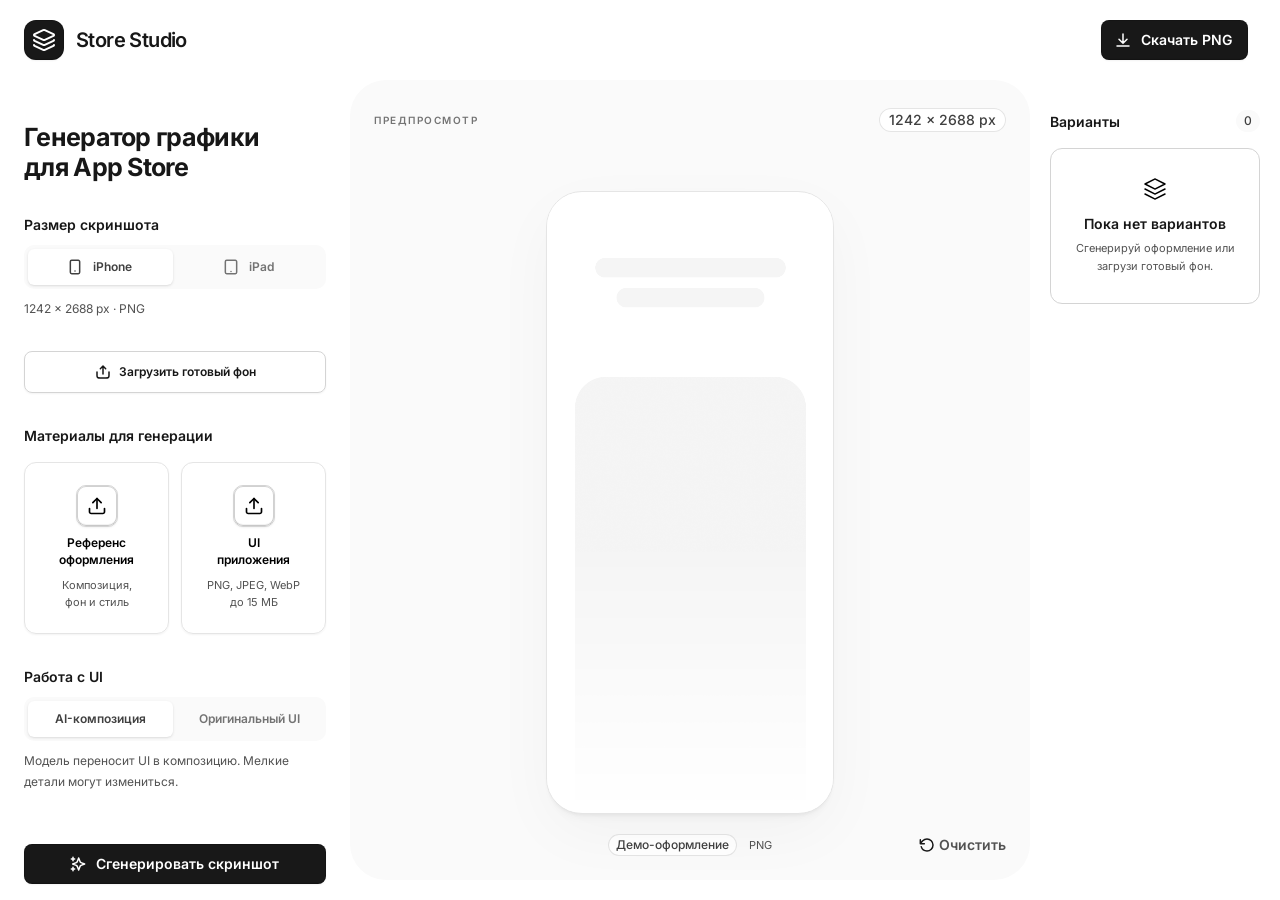
==== commit d2c615a8: "Update Store Studio from 61e43925ac085fa45bb8323c7b771a99eae04380" ====
--- a/app-store-studio/index.html
+++ b/app-store-studio/index.html
@@ -1,3 +1,3 @@
-<!doctype html><html lang="ru"><head><meta charset="UTF-8"/><meta name="viewport" content="width=device-width, initial-scale=1.0"/><meta name="theme-color" content="#f7f7f4"/><meta name="description" content="Создавайте скриншоты для App Store: AI-графика, ваш интерфейс и редактируемые заголовки."/><title>Store Studio — скриншоты для App Store</title>  <script type="module" crossorigin src="./assets/index-CuCsDIQ3.js"></script>
-  <link rel="stylesheet" crossorigin href="./assets/index-BjiPwXhy.css">
+<!doctype html><html lang="ru"><head><meta charset="UTF-8"/><meta name="viewport" content="width=device-width, initial-scale=1.0"/><meta name="theme-color" content="#f7f7f4"/><meta name="description" content="Создавайте скриншоты для App Store: AI-графика, ваш интерфейс и редактируемые заголовки."/><title>Store Studio — скриншоты для App Store</title>  <script type="module" crossorigin src="./assets/index-BaafwYT4.js"></script>
+  <link rel="stylesheet" crossorigin href="./assets/index-BuMSMPxI.css">
 </head><body><div id="root"></div></body></html>
--- a/app-store-studio/assets/index-BuMSMPxI.css
+++ b/app-store-studio/assets/index-BuMSMPxI.css
@@ -0,0 +1 @@
+@font-face{font-family:Manrope Variable;font-style:normal;font-display:swap;font-weight:200 800;src:url([data-uri])format("woff2-variations");unicode-range:U+460-52F,U+1C80-1C8A,U+20B4,U+2DE0-2DFF,U+A640-A69F,U+FE2E-FE2F}@font-face{font-family:Manrope Variable;font-style:normal;font-display:swap;font-weight:200 800;src:url(./manrope-cyrillic-wght-normal-Dvxsihut.woff2)format("woff2-variations");unicode-range:U+301,U+400-45F,U+490-491,U+4B0-4B1,U+2116}@font-face{font-family:Manrope Variable;font-style:normal;font-display:swap;font-weight:200 800;src:url(./manrope-greek-wght-normal-DL7QRZyv.woff2)format("woff2-variations");unicode-range:U+370-377,U+37A-37F,U+384-38A,U+38C,U+38E-3A1,U+3A3-3FF}@font-face{font-family:Manrope Variable;font-style:normal;font-display:swap;font-weight:200 800;src:url(./manrope-vietnamese-wght-normal-usUDDRr7.woff2)format("woff2-variations");unicode-range:U+102-103,U+110-111,U+128-129,U+168-169,U+1A0-1A1,U+1AF-1B0,U+300-301,U+303-304,U+308-309,U+323,U+329,U+1EA0-1EF9,U+20AB}@font-face{font-family:Manrope Variable;font-style:normal;font-display:swap;font-weight:200 800;src:url(./manrope-latin-ext-wght-normal-Ch3YOpNY.woff2)format("woff2-variations");unicode-range:U+100-2BA,U+2BD-2C5,U+2C7-2CC,U+2CE-2D7,U+2DD-2FF,U+304,U+308,U+329,U+1D00-1DBF,U+1E00-1E9F,U+1EF2-1EFF,U+2020,U+20A0-20AB,U+20AD-20C0,U+2113,U+2C60-2C7F,U+A720-A7FF}@font-face{font-family:Manrope Variable;font-style:normal;font-display:swap;font-weight:200 800;src:url(./manrope-latin-wght-normal-DHIcAJRg.woff2)format("woff2-variations");unicode-range:U+??,U+131,U+152-153,U+2BB-2BC,U+2C6,U+2DA,U+2DC,U+304,U+308,U+329,U+2000-206F,U+20AC,U+2122,U+2191,U+2193,U+2212,U+2215,U+FEFF,U+FFFD}@font-face{font-family:Inter Variable;font-style:normal;font-display:swap;font-weight:100 900;src:url(./inter-cyrillic-ext-wght-normal-BOeWTOD4.woff2)format("woff2-variations");unicode-range:U+460-52F,U+1C80-1C8A,U+20B4,U+2DE0-2DFF,U+A640-A69F,U+FE2E-FE2F}@font-face{font-family:Inter Variable;font-style:normal;font-display:swap;font-weight:100 900;src:url(./inter-cyrillic-wght-normal-DqGufNeO.woff2)format("woff2-variations");unicode-range:U+301,U+400-45F,U+490-491,U+4B0-4B1,U+2116}@font-face{font-family:Inter Variable;font-style:normal;font-display:swap;font-weight:100 900;src:url(./inter-greek-ext-wght-normal-DlzME5K_.woff2)format("woff2-variations");unicode-range:U+1F??}@font-face{font-family:Inter Variable;font-style:normal;font-display:swap;font-weight:100 900;src:url(./inter-greek-wght-normal-CkhJZR-_.woff2)format("woff2-variations");unicode-range:U+370-377,U+37A-37F,U+384-38A,U+38C,U+38E-3A1,U+3A3-3FF}@font-face{font-family:Inter Variable;font-style:normal;font-display:swap;font-weight:100 900;src:url(./inter-vietnamese-wght-normal-CBcvBZtf.woff2)format("woff2-variations");unicode-range:U+102-103,U+110-111,U+128-129,U+168-169,U+1A0-1A1,U+1AF-1B0,U+300-301,U+303-304,U+308-309,U+323,U+329,U+1EA0-1EF9,U+20AB}@font-face{font-family:Inter Variable;font-style:normal;font-display:swap;font-weight:100 900;src:url(./inter-latin-ext-wght-normal-DO1Apj_S.woff2)format("woff2-variations");unicode-range:U+100-2BA,U+2BD-2C5,U+2C7-2CC,U+2CE-2D7,U+2DD-2FF,U+304,U+308,U+329,U+1D00-1DBF,U+1E00-1E9F,U+1EF2-1EFF,U+2020,U+20A0-20AB,U+20AD-20C0,U+2113,U+2C60-2C7F,U+A720-A7FF}@font-face{font-family:Inter Variable;font-style:normal;font-display:swap;font-weight:100 900;src:url(./inter-latin-wght-normal-Dx4kXJAl.woff2)format("woff2-variations");unicode-range:U+??,U+131,U+152-153,U+2BB-2BC,U+2C6,U+2DA,U+2DC,U+304,U+308,U+329,U+2000-206F,U+20AC,U+2122,U+2191,U+2193,U+2212,U+2215,U+FEFF,U+FFFD}@font-face{font-family:Montserrat Variable;font-style:normal;font-display:swap;font-weight:100 900;src:url(./montserrat-cyrillic-ext-wght-normal-CO5hGrJv.woff2)format("woff2-variations");unicode-range:U+460-52F,U+1C80-1C8A,U+20B4,U+2DE0-2DFF,U+A640-A69F,U+FE2E-FE2F}@font-face{font-family:Montserrat Variable;font-style:normal;font-display:swap;font-weight:100 900;src:url(./montserrat-cyrillic-wght-normal-EAA9jha_.woff2)format("woff2-variations");unicode-range:U+301,U+400-45F,U+490-491,U+4B0-4B1,U+2116}@font-face{font-family:Montserrat Variable;font-style:normal;font-display:swap;font-weight:100 900;src:url(./montserrat-vietnamese-wght-normal-k7S-YeeD.woff2)format("woff2-variations");unicode-range:U+102-103,U+110-111,U+128-129,U+168-169,U+1A0-1A1,U+1AF-1B0,U+300-301,U+303-304,U+308-309,U+323,U+329,U+1EA0-1EF9,U+20AB}@font-face{font-family:Montserrat Variable;font-style:normal;font-display:swap;font-weight:100 900;src:url(./montserrat-latin-ext-wght-normal-BsZE-iaG.woff2)format("woff2-variations");unicode-range:U+100-2BA,U+2BD-2C5,U+2C7-2CC,U+2CE-2D7,U+2DD-2FF,U+304,U+308,U+329,U+1D00-1DBF,U+1E00-1E9F,U+1EF2-1EFF,U+2020,U+20A0-20AB,U+20AD-20C0,U+2113,U+2C60-2C7F,U+A720-A7FF}@font-face{font-family:Montserrat Variable;font-style:normal;font-display:swap;font-weight:100 900;src:url(./montserrat-latin-wght-normal-l_AIctKy.woff2)format("woff2-variations");unicode-range:U+??,U+131,U+152-153,U+2BB-2BC,U+2C6,U+2DA,U+2DC,U+304,U+308,U+329,U+2000-206F,U+20AC,U+2122,U+2191,U+2193,U+2212,U+2215,U+FEFF,U+FFFD}@font-face{font-family:Oswald Variable;font-style:normal;font-display:swap;font-weight:200 700;src:url(./oswald-cyrillic-ext-wght-normal-DLWmRmaW.woff2)format("woff2-variations");unicode-range:U+460-52F,U+1C80-1C8A,U+20B4,U+2DE0-2DFF,U+A640-A69F,U+FE2E-FE2F}@font-face{font-family:Oswald Variable;font-style:normal;font-display:swap;font-weight:200 700;src:url(./oswald-cyrillic-wght-normal-C8sJyxwB.woff2)format("woff2-variations");unicode-range:U+301,U+400-45F,U+490-491,U+4B0-4B1,U+2116}@font-face{font-family:Oswald Variable;font-style:normal;font-display:swap;font-weight:200 700;src:url(./oswald-vietnamese-wght-normal-Tdf5mmdl.woff2)format("woff2-variations");unicode-range:U+102-103,U+110-111,U+128-129,U+168-169,U+1A0-1A1,U+1AF-1B0,U+300-301,U+303-304,U+308-309,U+323,U+329,U+1EA0-1EF9,U+20AB}@font-face{font-family:Oswald Variable;font-style:normal;font-display:swap;font-weight:200 700;src:url(./oswald-latin-ext-wght-normal-Dj_1K-Kw.woff2)format("woff2-variations");unicode-range:U+100-2BA,U+2BD-2C5,U+2C7-2CC,U+2CE-2D7,U+2DD-2FF,U+304,U+308,U+329,U+1D00-1DBF,U+1E00-1E9F,U+1EF2-1EFF,U+2020,U+20A0-20AB,U+20AD-20C0,U+2113,U+2C60-2C7F,U+A720-A7FF}@font-face{font-family:Oswald Variable;font-style:normal;font-display:swap;font-weight:200 700;src:url(./oswald-latin-wght-normal-CzS3kehr.woff2)format("woff2-variations");unicode-range:U+??,U+131,U+152-153,U+2BB-2BC,U+2C6,U+2DA,U+2DC,U+304,U+308,U+329,U+2000-206F,U+20AC,U+2122,U+2191,U+2193,U+2212,U+2215,U+FEFF,U+FFFD}@font-face{font-family:Roboto Variable;font-style:normal;font-display:swap;font-weight:100 900;src:url(./roboto-cyrillic-ext-wght-normal-BCp_3N7R.woff2)format("woff2-variations");unicode-range:U+460-52F,U+1C80-1C8A,U+20B4,U+2DE0-2DFF,U+A640-A69F,U+FE2E-FE2F}@font-face{font-family:Roboto Variable;font-style:normal;font-display:swap;font-weight:100 900;src:url(./roboto-cyrillic-wght-normal-fOt7epNf.woff2)format("woff2-variations");unicode-range:U+301,U+400-45F,U+490-491,U+4B0-4B1,U+2116}@font-face{font-family:Roboto Variable;font-style:normal;font-display:swap;font-weight:100 900;src:url(./roboto-greek-ext-wght-normal-Bgw4czJT.woff2)format("woff2-variations");unicode-range:U+1F??}@font-face{font-family:Roboto Variable;font-style:normal;font-display:swap;font-weight:100 900;src:url(./roboto-greek-wght-normal-DlT9XTxE.woff2)format("woff2-variations");unicode-range:U+370-377,U+37A-37F,U+384-38A,U+38C,U+38E-3A1,U+3A3-3FF}@font-face{font-family:Roboto Variable;font-style:normal;font-display:swap;font-weight:100 900;src:url(./roboto-math-wght-normal-4a3xuzGk.woff2)format("woff2-variations");unicode-range:U+302-303,U+305,U+307-308,U+310,U+312,U+315,U+31A,U+326-327,U+32C,U+32F-330,U+332-333,U+338,U+33A,U+346,U+34D,U+391-3A1,U+3A3-3A9,U+3B1-3C9,U+3D1,U+3D5-3D6,U+3F0-3F1,U+3F4-3F5,U+2016-2017,U+2034-2038,U+203C,U+2040,U+2043,U+2047,U+2050,U+2057,U+205F,U+2070-2071,U+2074-208E,U+2090-209C,U+20D0-20DC,U+20E1,U+20E5-20EF,U+2100-2112,U+2114-2115,U+2117-2121,U+2123-214F,U+2190,U+2192,U+2194-21AE,U+21B0-21E5,U+21F1-21F2,U+21F4-2211,U+2213-2214,U+2216-22FF,U+2308-230B,U+2310,U+2319,U+231C-2321,U+2336-237A,U+237C,U+2395,U+239B-23B7,U+23D0,U+23DC-23E1,U+2474-2475,U+25AF,U+25B3,U+25B7,U+25BD,U+25C1,U+25CA,U+25CC,U+25FB,U+266D-266F,U+27C0-27FF,U+2900-2AFF,U+2B0E-2B11,U+2B30-2B4C,U+2BFE,U+3030,U+FF5B,U+FF5D,U+1D400-1D7FF,U+1EE??}@font-face{font-family:Roboto Variable;font-style:normal;font-display:swap;font-weight:100 900;src:url(./roboto-symbols-wght-normal-B7iHSfaG.woff2)format("woff2-variations");unicode-range:U+1-C,U+E-1F,U+7F-9F,U+20DD-20E0,U+20E2-20E4,U+2150-218F,U+2190,U+2192,U+2194-2199,U+21AF,U+21E6-21F0,U+21F3,U+2218-2219,U+2299,U+22C4-22C6,U+2300-243F,U+2440-244A,U+2460-24FF,U+25A0-27BF,U+28??,U+2921-2922,U+2981,U+29BF,U+29EB,U+2B??,U+4DC0-4DFF,U+FFF9-FFFB,U+10140-1018E,U+10190-1019C,U+101A0,U+101D0-101FD,U+102E0-102FB,U+10E60-10E7E,U+1D2C0-1D2D3,U+1D2E0-1D37F,U+1F0??,U+1F100-1F1AD,U+1F1E6-1F1FF,U+1F30D-1F30F,U+1F315,U+1F31C,U+1F31E,U+1F320-1F32C,U+1F336,U+1F378,U+1F37D,U+1F382,U+1F393-1F39F,U+1F3A7-1F3A8,U+1F3AC-1F3AF,U+1F3C2,U+1F3C4-1F3C6,U+1F3CA-1F3CE,U+1F3D4-1F3E0,U+1F3ED,U+1F3F1-1F3F3,U+1F3F5-1F3F7,U+1F408,U+1F415,U+1F41F,U+1F426,U+1F43F,U+1F441-1F442,U+1F444,U+1F446-1F449,U+1F44C-1F44E,U+1F453,U+1F46A,U+1F47D,U+1F4A3,U+1F4B0,U+1F4B3,U+1F4B9,U+1F4BB,U+1F4BF,U+1F4C8-1F4CB,U+1F4D6,U+1F4DA,U+1F4DF,U+1F4E3-1F4E6,U+1F4EA-1F4ED,U+1F4F7,U+1F4F9-1F4FB,U+1F4FD-1F4FE,U+1F503,U+1F507-1F50B,U+1F50D,U+1F512-1F513,U+1F53E-1F54A,U+1F54F-1F5FA,U+1F610,U+1F650-1F67F,U+1F687,U+1F68D,U+1F691,U+1F694,U+1F698,U+1F6AD,U+1F6B2,U+1F6B9-1F6BA,U+1F6BC,U+1F6C6-1F6CF,U+1F6D3-1F6D7,U+1F6E0-1F6EA,U+1F6F0-1F6F3,U+1F6F7-1F6FC,U+1F7??,U+1F800-1F80B,U+1F810-1F847,U+1F850-1F859,U+1F860-1F887,U+1F890-1F8AD,U+1F8B0-1F8BB,U+1F8C0-1F8C1,U+1F900-1F90B,U+1F93B,U+1F946,U+1F984,U+1F996,U+1F9E9,U+1FA00-1FA6F,U+1FA70-1FA7C,U+1FA80-1FA89,U+1FA8F-1FAC6,U+1FACE-1FADC,U+1FADF-1FAE9,U+1FAF0-1FAF8,U+1FB??}@font-face{font-family:Roboto Variable;font-style:normal;font-display:swap;font-weight:100 900;src:url(./roboto-vietnamese-wght-normal-_f1XEJpo.woff2)format("woff2-variations");unicode-range:U+102-103,U+110-111,U+128-129,U+168-169,U+1A0-1A1,U+1AF-1B0,U+300-301,U+303-304,U+308-309,U+323,U+329,U+1EA0-1EF9,U+20AB}@font-face{font-family:Roboto Variable;font-style:normal;font-display:swap;font-weight:100 900;src:url(./roboto-latin-ext-wght-normal-DYIxWhlt.woff2)format("woff2-variations");unicode-range:U+100-2BA,U+2BD-2C5,U+2C7-2CC,U+2CE-2D7,U+2DD-2FF,U+304,U+308,U+329,U+1D00-1DBF,U+1E00-1E9F,U+1EF2-1EFF,U+2020,U+20A0-20AB,U+20AD-20C0,U+2113,U+2C60-2C7F,U+A720-A7FF}@font-face{font-family:Roboto Variable;font-style:normal;font-display:swap;font-weight:100 900;src:url(./roboto-latin-wght-normal-ccAYIvAh.woff2)format("woff2-variations");unicode-range:U+??,U+131,U+152-153,U+2BB-2BC,U+2C6,U+2DA,U+2DC,U+304,U+308,U+329,U+2000-206F,U+20AC,U+2122,U+2191,U+2193,U+2212,U+2215,U+FEFF,U+FFFD}@font-face{font-family:Nunito Sans Variable;font-style:normal;font-display:swap;font-weight:200 1000;src:url(./nunito-sans-cyrillic-ext-wght-normal-7w74d1lj.woff2)format("woff2-variations");unicode-range:U+460-52F,U+1C80-1C8A,U+20B4,U+2DE0-2DFF,U+A640-A69F,U+FE2E-FE2F}@font-face{font-family:Nunito Sans Variable;font-style:normal;font-display:swap;font-weight:200 1000;src:url(./nunito-sans-cyrillic-wght-normal-B9hoeQUC.woff2)format("woff2-variations");unicode-range:U+301,U+400-45F,U+490-491,U+4B0-4B1,U+2116}@font-face{font-family:Nunito Sans Variable;font-style:normal;font-display:swap;font-weight:200 1000;src:url(./nunito-sans-vietnamese-wght-normal-BhFYcaJr.woff2)format("woff2-variations");unicode-range:U+102-103,U+110-111,U+128-129,U+168-169,U+1A0-1A1,U+1AF-1B0,U+300-301,U+303-304,U+308-309,U+323,U+329,U+1EA0-1EF9,U+20AB}@font-face{font-family:Nunito Sans Variable;font-style:normal;font-display:swap;font-weight:200 1000;src:url(./nunito-sans-latin-ext-wght-normal-DMEAsnHD.woff2)format("woff2-variations");unicode-range:U+100-2BA,U+2BD-2C5,U+2C7-2CC,U+2CE-2D7,U+2DD-2FF,U+304,U+308,U+329,U+1D00-1DBF,U+1E00-1E9F,U+1EF2-1EFF,U+2020,U+20A0-20AB,U+20AD-20C0,U+2113,U+2C60-2C7F,U+A720-A7FF}@font-face{font-family:Nunito Sans Variable;font-style:normal;font-display:swap;font-weight:200 1000;src:url(./nunito-sans-latin-wght-normal-BWQ3gi2K.woff2)format("woff2-variations");unicode-range:U+??,U+131,U+152-153,U+2BB-2BC,U+2C6,U+2DA,U+2DC,U+304,U+308,U+329,U+2000-206F,U+20AC,U+2122,U+2191,U+2193,U+2212,U+2215,U+FEFF,U+FFFD}@font-face{font-family:Playfair Display Variable;font-style:normal;font-display:swap;font-weight:400 900;src:url(./playfair-display-cyrillic-wght-normal-5WvUvBgz.woff2)format("woff2-variations");unicode-range:U+301,U+400-45F,U+490-491,U+4B0-4B1,U+2116}@font-face{font-family:Playfair Display Variable;font-style:normal;font-display:swap;font-weight:400 900;src:url(./playfair-display-vietnamese-wght-normal-Cabi7G8-.woff2)format("woff2-variations");unicode-range:U+102-103,U+110-111,U+128-129,U+168-169,U+1A0-1A1,U+1AF-1B0,U+300-301,U+303-304,U+308-309,U+323,U+329,U+1EA0-1EF9,U+20AB}@font-face{font-family:Playfair Display Variable;font-style:normal;font-display:swap;font-weight:400 900;src:url(./playfair-display-latin-ext-wght-normal-CT1r92Rl.woff2)format("woff2-variations");unicode-range:U+100-2BA,U+2BD-2C5,U+2C7-2CC,U+2CE-2D7,U+2DD-2FF,U+304,U+308,U+329,U+1D00-1DBF,U+1E00-1E9F,U+1EF2-1EFF,U+2020,U+20A0-20AB,U+20AD-20C0,U+2113,U+2C60-2C7F,U+A720-A7FF}@font-face{font-family:Playfair Display Variable;font-style:normal;font-display:swap;font-weight:400 900;src:url(./playfair-display-latin-wght-normal-BOwq7MWX.woff2)format("woff2-variations");unicode-range:U+??,U+131,U+152-153,U+2BB-2BC,U+2C6,U+2DA,U+2DC,U+304,U+308,U+329,U+2000-206F,U+20AC,U+2122,U+2191,U+2193,U+2212,U+2215,U+FEFF,U+FFFD}@layer properties{@supports (((-webkit-hyphens:none)) and (not (margin-trim:inline))) or ((-moz-orient:inline) and (not (color:rgb(from red r g b)))){*,:before,:after,::backdrop{--tw-translate-x:0;--tw-translate-y:0;--tw-translate-z:0;--tw-rotate-x:initial;--tw-rotate-y:initial;--tw-rotate-z:initial;--tw-skew-x:initial;--tw-skew-y:initial;--tw-border-style:solid;--tw-gradient-position:initial;--tw-gradient-from:#0000;--tw-gradient-via:#0000;--tw-gradient-to:#0000;--tw-gradient-stops:initial;--tw-gradient-via-stops:initial;--tw-gradient-from-position:0%;--tw-gradient-via-position:50%;--tw-gradient-to-position:100%;--tw-leading:initial;--tw-font-weight:initial;--tw-ordinal:initial;--tw-slashed-zero:initial;--tw-numeric-figure:initial;--tw-numeric-spacing:initial;--tw-numeric-fraction:initial;--tw-shadow:0 0 #0000;--tw-shadow-color:initial;--tw-shadow-alpha:100%;--tw-inset-shadow:0 0 #0000;--tw-inset-shadow-color:initial;--tw-inset-shadow-alpha:100%;--tw-ring-color:initial;--tw-ring-shadow:0 0 #0000;--tw-inset-ring-color:initial;--tw-inset-ring-shadow:0 0 #0000;--tw-ring-inset:initial;--tw-ring-offset-width:0px;--tw-ring-offset-color:#fff;--tw-ring-offset-shadow:0 0 #0000;--tw-outline-style:solid;--tw-blur:initial;--tw-brightness:initial;--tw-contrast:initial;--tw-grayscale:initial;--tw-hue-rotate:initial;--tw-invert:initial;--tw-opacity:initial;--tw-saturate:initial;--tw-sepia:initial;--tw-drop-shadow:initial;--tw-drop-shadow-color:initial;--tw-drop-shadow-alpha:100%;--tw-drop-shadow-size:initial;--tw-duration:initial;--tw-ease:initial;--tw-content:"";--tw-mask-linear:linear-gradient(#fff, #fff);--tw-mask-radial:linear-gradient(#fff, #fff);--tw-mask-conic:linear-gradient(#fff, #fff);--tw-mask-left:linear-gradient(#fff, #fff);--tw-mask-right:linear-gradient(#fff, #fff);--tw-mask-bottom:linear-gradient(#fff, #fff);--tw-mask-top:linear-gradient(#fff, #fff);--tw-mask-bottom-from-position:0%;--tw-mask-bottom-to-position:100%;--tw-mask-bottom-from-color:black;--tw-mask-bottom-to-color:transparent}}}@layer theme{:root,:host{--font-sans:-apple-system, BlinkMacSystemFont, "Segoe UI", Roboto, "Helvetica Neue", "Noto Sans", Arial, sans-serif, "Apple Color Emoji", "Segoe UI Emoji", "Segoe UI Symbol", "Noto Color Emoji";--font-mono:ui-monospace, "Roboto Mono", SFMono-Regular, Menlo, Monaco, Consolas, "Liberation Mono", "Courier New", monospace;--color-red-50:oklch(97.1% .013 17.38);--color-red-100:oklch(93.6% .032 17.717);--color-red-200:oklch(88.5% .062 18.334);--color-red-300:oklch(80.8% .114 19.571);--color-red-400:oklch(70.4% .191 22.216);--color-red-500:oklch(63.7% .237 25.331);--color-red-600:oklch(57.7% .245 27.325);--color-red-700:oklch(50.5% .213 27.518);--color-red-800:oklch(44.4% .177 26.899);--color-red-900:oklch(39.6% .141 25.723);--color-red-950:oklch(25.8% .092 26.042);--color-orange-50:oklch(98% .016 73.684);--color-orange-100:oklch(95.4% .038 75.164);--color-orange-200:oklch(90.1% .076 70.697);--color-orange-300:oklch(83.7% .128 66.29);--color-orange-400:oklch(75% .183 55.934);--color-orange-500:oklch(70.5% .213 47.604);--color-orange-600:oklch(64.6% .222 41.116);--color-orange-700:oklch(55.3% .195 38.402);--color-orange-800:oklch(47% .157 37.304);--color-orange-900:oklch(40.8% .123 38.172);--color-orange-950:oklch(26.6% .079 36.259);--color-amber-50:oklch(98.7% .022 95.277);--color-amber-100:oklch(96.2% .059 95.617);--color-amber-200:oklch(92.4% .12 95.746);--color-amber-300:oklch(87.9% .169 91.605);--color-amber-400:oklch(82.8% .189 84.429);--color-amber-500:oklch(76.9% .188 70.08);--color-amber-600:oklch(66.6% .179 58.318);--color-amber-700:oklch(55.5% .163 48.998);--color-amber-800:oklch(47.3% .137 46.201);--color-amber-900:oklch(41.4% .112 45.904);--color-amber-950:oklch(27.9% .077 45.635);--color-yellow-50:oklch(98.7% .026 102.212);--color-yellow-100:oklch(97.3% .071 103.193);--color-yellow-200:oklch(94.5% .129 101.54);--color-yellow-300:oklch(90.5% .182 98.111);--color-yellow-400:oklch(85.2% .199 91.936);--color-yellow-500:oklch(79.5% .184 86.047);--color-yellow-600:oklch(68.1% .162 75.834);--color-yellow-700:oklch(55.4% .135 66.442);--color-yellow-800:oklch(47.6% .114 61.907);--color-yellow-900:oklch(42.1% .095 57.708);--color-yellow-950:oklch(28.6% .066 53.813);--color-green-50:oklch(98.2% .018 155.826);--color-green-100:oklch(96.2% .044 156.743);--color-green-200:oklch(92.5% .084 155.995);--color-green-300:oklch(87.1% .15 154.449);--color-green-400:oklch(79.2% .209 151.711);--color-green-500:oklch(72.3% .219 149.579);--color-green-600:oklch(62.7% .194 149.214);--color-green-700:oklch(52.7% .154 150.069);--color-green-800:oklch(44.8% .119 151.328);--color-green-900:oklch(39.3% .095 152.535);--color-green-950:oklch(26.6% .065 152.934);--color-emerald-50:oklch(97.9% .021 166.113);--color-emerald-100:oklch(95% .052 163.051);--color-emerald-200:oklch(90.5% .093 164.15);--color-emerald-300:oklch(84.5% .143 164.978);--color-emerald-400:oklch(76.5% .177 163.223);--color-emerald-500:oklch(69.6% .17 162.48);--color-emerald-600:oklch(59.6% .145 163.225);--color-emerald-700:oklch(50.8% .118 165.612);--color-emerald-800:oklch(43.2% .095 166.913);--color-emerald-900:oklch(37.8% .077 168.94);--color-emerald-950:oklch(26.2% .051 172.552);--color-sky-50:oklch(97.7% .013 236.62);--color-sky-100:oklch(95.1% .026 236.824);--color-sky-200:oklch(90.1% .058 230.902);--color-sky-300:oklch(82.8% .111 230.318);--color-sky-400:oklch(74.6% .16 232.661);--color-sky-500:oklch(68.5% .169 237.323);--color-sky-600:oklch(58.8% .158 241.966);--color-sky-700:oklch(50% .134 242.749);--color-sky-800:oklch(44.3% .11 240.79);--color-sky-900:oklch(39.1% .09 240.876);--color-sky-950:oklch(29.3% .066 243.157);--color-blue-50:oklch(97% .014 254.604);--color-blue-100:oklch(93.2% .032 255.585);--color-blue-200:oklch(88.2% .059 254.128);--color-blue-300:oklch(80.9% .105 251.813);--color-blue-400:oklch(70.7% .165 254.624);--color-blue-500:oklch(62.3% .214 259.815);--color-blue-600:oklch(54.6% .245 262.881);--color-blue-700:oklch(48.8% .243 264.376);--color-blue-800:oklch(42.4% .199 265.638);--color-blue-900:oklch(37.9% .146 265.522);--color-blue-950:oklch(28.2% .091 267.935);--color-indigo-50:oklch(96.2% .018 272.314);--color-indigo-100:oklch(93% .034 272.788);--color-indigo-200:oklch(87% .065 274.039);--color-indigo-300:oklch(78.5% .115 274.713);--color-indigo-400:oklch(67.3% .182 276.935);--color-indigo-500:oklch(58.5% .233 277.117);--color-indigo-600:oklch(51.1% .262 276.966);--color-indigo-700:oklch(45.7% .24 277.023);--color-indigo-800:oklch(39.8% .195 277.366);--color-indigo-900:oklch(35.9% .144 278.697);--color-indigo-950:oklch(25.7% .09 281.288);--color-purple-50:oklch(97.7% .014 308.299);--color-purple-100:oklch(94.6% .033 307.174);--color-purple-200:oklch(90.2% .063 306.703);--color-purple-300:oklch(82.7% .119 306.383);--color-purple-400:oklch(71.4% .203 305.504);--color-purple-500:oklch(62.7% .265 303.9);--color-purple-600:oklch(55.8% .288 302.321);--color-purple-700:oklch(49.6% .265 301.924);--color-purple-800:oklch(43.8% .218 303.724);--color-purple-900:oklch(38.1% .176 304.987);--color-purple-950:oklch(29.1% .149 302.717);--color-fuchsia-50:oklch(97.7% .017 320.058);--color-fuchsia-100:oklch(95.2% .037 318.852);--color-fuchsia-200:oklch(90.3% .076 319.62);--color-fuchsia-300:oklch(83.3% .145 321.434);--color-fuchsia-400:oklch(74% .238 322.16);--color-fuchsia-500:oklch(66.7% .295 322.15);--color-fuchsia-600:oklch(59.1% .293 322.896);--color-fuchsia-700:oklch(51.8% .253 323.949);--color-fuchsia-800:oklch(45.2% .211 324.591);--color-fuchsia-900:oklch(40.1% .17 325.612);--color-fuchsia-950:oklch(29.3% .136 325.661);--color-pink-50:oklch(97.1% .014 343.198);--color-pink-100:oklch(94.8% .028 342.258);--color-pink-200:oklch(89.9% .061 343.231);--color-pink-300:oklch(82.3% .12 346.018);--color-pink-400:oklch(71.8% .202 349.761);--color-pink-500:oklch(65.6% .241 354.308);--color-pink-600:oklch(59.2% .249 .584);--color-pink-700:oklch(52.5% .223 3.958);--color-pink-800:oklch(45.9% .187 3.815);--color-pink-900:oklch(40.8% .153 2.432);--color-pink-950:oklch(28.4% .109 3.907);--color-slate-50:oklch(98.4% .003 247.858);--color-slate-100:oklch(96.8% .007 247.896);--color-slate-200:oklch(92.9% .013 255.508);--color-slate-300:oklch(86.9% .022 252.894);--color-slate-400:oklch(70.4% .04 256.788);--color-slate-500:oklch(55.4% .046 257.417);--color-slate-600:oklch(44.6% .043 257.281);--color-slate-700:oklch(37.2% .044 257.287);--color-slate-800:oklch(27.9% .041 260.031);--color-slate-900:oklch(20.8% .042 265.755);--color-slate-950:oklch(12.9% .042 264.695);--color-neutral-50:oklch(98.5% 0 none);--color-neutral-100:oklch(97% 0 none);--color-neutral-200:oklch(92.2% 0 none);--color-neutral-300:oklch(87% 0 none);--color-neutral-400:oklch(70.8% 0 none);--color-neutral-500:oklch(55.6% 0 none);--color-neutral-600:oklch(43.9% 0 none);--color-neutral-700:oklch(37.1% 0 none);--color-neutral-800:oklch(26.9% 0 none);--color-neutral-900:oklch(20.5% 0 none);--color-neutral-950:oklch(14.5% 0 none);--color-black:#000;--color-white:#fff;--spacing:.25rem;--container-xs:20rem;--text-xs:calc(var(--spacing) * 3);--text-xs--line-height:calc(var(--spacing) * 4.5);--text-sm:calc(var(--spacing) * 3.5);--text-sm--line-height:calc(var(--spacing) * 5);--text-lg:calc(var(--spacing) * 4.5);--text-lg--line-height:calc(var(--spacing) * 7);--text-xl:calc(var(--spacing) * 5);--text-xl--line-height:calc(var(--spacing) * 7.5);--font-weight-normal:400;--font-weight-medium:500;--font-weight-semibold:600;--font-weight-bold:700;--radius-sm:.25rem;--radius-md:.375rem;--radius-lg:.5rem;--radius-xl:.75rem;--shadow-xs:0px 1px 2px #0000000d;--shadow-xl:0px 20px 24px -4px #00000014, 0px 8px 8px -4px #00000008, 0px 3px 3px -1.5px #0000000a;--ease-in:cubic-bezier(.4, 0, 1, 1);--ease-out:cubic-bezier(0, 0, .2, 1);--animate-spin:spin 1s linear infinite;--default-transition-duration:.15s;--default-transition-timing-function:cubic-bezier(.4, 0, .2, 1);--default-font-family:var(--font-sans);--default-mono-font-family:var(--font-mono);--font-body:var(--font-inter,"Inter"), -apple-system, "Segoe UI", Roboto, Arial, sans-serif;--text-md:calc(var(--spacing) * 4);--text-md--line-height:calc(var(--spacing) * 6);--text-display-xs:calc(var(--spacing) * 6);--text-display-xs--line-height:calc(var(--spacing) * 8);--text-display-sm:calc(var(--spacing) * 7.5);--text-display-sm--line-height:calc(var(--spacing) * 9.5);--text-display-md:calc(var(--spacing) * 9);--text-display-md--line-height:calc(var(--spacing) * 11);--text-display-lg:calc(var(--spacing) * 12);--text-display-lg--line-height:calc(var(--spacing) * 15);--text-display-lg--letter-spacing:-.96px;--text-display-xl:calc(var(--spacing) * 15);--text-display-xl--line-height:calc(var(--spacing) * 18);--text-display-xl--letter-spacing:-1.2px;--shadow-skeuomorphic:0px 0px 0px 1px #0000002e inset, 0px -2px 0px 0px #0000000d inset;--shadow-xs-skeuomorphic:var(--shadow-skeuomorphic), var(--shadow-xs);--animate-caret-blink:caret-blink 1s infinite;--color-transparent:#0000;--color-alpha-black:#000;--color-brand-50:#f9f5ff;--color-brand-100:#f4ebff;--color-brand-200:#e9d7fe;--color-brand-300:#d6bbfb;--color-brand-400:#b692f6;--color-brand-500:#9e77ed;--color-brand-600:#7f56d9;--color-brand-700:#6941c6;--color-brand-800:#53389e;--color-brand-900:#42307d;--color-brand-950:#2c1c5f;--color-utility-blue-50:var(--color-blue-50);--color-utility-blue-100:var(--color-blue-100);--color-utility-blue-200:var(--color-blue-200);--color-utility-blue-400:var(--color-blue-400);--color-utility-blue-500:var(--color-blue-500);--color-utility-blue-700:var(--color-blue-700);--color-utility-brand-50:var(--color-brand-50);--color-utility-brand-100:var(--color-brand-100);--color-utility-brand-200:var(--color-brand-200);--color-utility-brand-400:var(--color-brand-400);--color-utility-brand-500:var(--color-brand-500);--color-utility-brand-700:var(--color-brand-700);--color-utility-neutral-50:var(--color-neutral-50);--color-utility-neutral-100:var(--color-neutral-100);--color-utility-neutral-200:var(--color-neutral-200);--color-utility-neutral-300:var(--color-neutral-300);--color-utility-neutral-400:var(--color-neutral-400);--color-utility-neutral-500:var(--color-neutral-500);--color-utility-neutral-600:var(--color-neutral-600);--color-utility-neutral-700:var(--color-neutral-700);--color-utility-neutral-800:var(--color-neutral-800);--color-utility-neutral-900:var(--color-neutral-900);--color-utility-red-50:var(--color-red-50);--color-utility-red-100:var(--color-red-100);--color-utility-red-200:var(--color-red-200);--color-utility-red-400:var(--color-red-400);--color-utility-red-500:var(--color-red-500);--color-utility-red-700:var(--color-red-700);--color-utility-yellow-50:var(--color-yellow-50);--color-utility-yellow-100:var(--color-yellow-100);--color-utility-yellow-200:var(--color-yellow-200);--color-utility-yellow-400:var(--color-yellow-400);--color-utility-yellow-500:var(--color-yellow-500);--color-utility-yellow-700:var(--color-yellow-700);--color-utility-green-50:var(--color-green-50);--color-utility-green-100:var(--color-green-100);--color-utility-green-200:var(--color-green-200);--color-utility-green-400:var(--color-green-400);--color-utility-green-500:var(--color-green-500);--color-utility-green-700:var(--color-green-700);--color-utility-orange-50:var(--color-orange-50);--color-utility-orange-100:var(--color-orange-100);--color-utility-orange-200:var(--color-orange-200);--color-utility-orange-400:var(--color-orange-400);--color-utility-orange-500:var(--color-orange-500);--color-utility-orange-700:var(--color-orange-700);--color-utility-indigo-50:var(--color-indigo-50);--color-utility-indigo-100:var(--color-indigo-100);--color-utility-indigo-200:var(--color-indigo-200);--color-utility-indigo-400:var(--color-indigo-400);--color-utility-indigo-500:var(--color-indigo-500);--color-utility-indigo-700:var(--color-indigo-700);--color-utility-pink-50:var(--color-pink-50);--color-utility-pink-100:var(--color-pink-100);--color-utility-pink-200:var(--color-pink-200);--color-utility-pink-400:var(--color-pink-400);--color-utility-pink-500:var(--color-pink-500);--color-utility-pink-700:var(--color-pink-700);--color-utility-purple-50:var(--color-purple-50);--color-utility-purple-100:var(--color-purple-100);--color-utility-purple-200:var(--color-purple-200);--color-utility-purple-400:var(--color-purple-400);--color-utility-purple-500:var(--color-purple-500);--color-utility-purple-700:var(--color-purple-700);--color-utility-sky-50:var(--color-sky-50);--color-utility-sky-100:var(--color-sky-100);--color-utility-sky-200:var(--color-sky-200);--color-utility-sky-400:var(--color-sky-400);--color-utility-sky-500:var(--color-sky-500);--color-utility-sky-700:var(--color-sky-700);--color-utility-slate-50:var(--color-slate-50);--color-utility-slate-100:var(--color-slate-100);--color-utility-slate-200:var(--color-slate-200);--color-utility-slate-400:var(--color-slate-400);--color-utility-slate-500:var(--color-slate-500);--color-utility-slate-700:var(--color-slate-700);--color-text-primary:var(--color-neutral-900);--color-text-tertiary:var(--color-neutral-600);--color-text-error-primary:var(--color-red-600);--color-text-warning-primary:var(--color-yellow-600);--color-text-success-primary:var(--color-green-600);--color-text-secondary:var(--color-neutral-700);--color-text-secondary_hover:var(--color-neutral-800);--color-text-tertiary_hover:var(--color-neutral-700);--color-text-brand-secondary:var(--color-brand-700);--color-text-placeholder:var(--color-neutral-500);--color-text-brand-tertiary:var(--color-brand-600);--color-text-editor-icon-fg:var(--color-neutral-400);--color-text-editor-icon-fg_active:var(--color-neutral-500);--color-text-quaternary:var(--color-neutral-500);--color-text-brand-primary:var(--color-brand-900);--color-text-primary_on-brand:var(--color-white);--color-text-secondary_on-brand:var(--color-brand-200);--color-text-tertiary_on-brand:var(--color-brand-200);--color-text-quaternary_on-brand:var(--color-brand-300);--color-text-brand-tertiary_alt:var(--color-brand-600);--color-text-error-primary_hover:var(--color-red-700);--color-text-brand-secondary_hover:var(--color-brand-800);--color-border-primary:var(--color-neutral-300);--color-border-secondary:var(--color-neutral-200);--color-border-secondary_alt:#0000001a;--color-border-tertiary:var(--color-neutral-100);--color-border-error:var(--color-red-500);--color-border-error_subtle:var(--color-red-300);--color-border-brand:var(--color-brand-500);--color-border-brand_alt:var(--color-brand-600);--color-fg-secondary:var(--color-neutral-700);--color-fg-warning-primary:var(--color-yellow-600);--color-fg-success-primary:var(--color-green-600);--color-fg-white:var(--color-white);--color-fg-success-secondary:var(--color-green-500);--color-fg-secondary_hover:var(--color-neutral-800);--color-fg-brand-secondary:var(--color-brand-500);--color-fg-brand-primary:var(--color-brand-600);--color-fg-quaternary:var(--color-neutral-400);--color-fg-quaternary_hover:var(--color-neutral-500);--color-fg-error-primary:var(--color-red-600);--color-fg-error-secondary:var(--color-red-500);--color-fg-tertiary:var(--color-neutral-600);--color-fg-brand-primary_alt:var(--color-fg-brand-primary);--color-fg-brand-secondary_alt:var(--color-fg-brand-secondary);--color-fg-brand-secondary_hover:var(--color-brand-600);--color-bg-primary:var(--color-white);--color-bg-tertiary:var(--color-neutral-100);--color-bg-brand-primary:var(--color-brand-50);--color-bg-error-secondary:var(--color-red-100);--color-bg-warning-primary:var(--color-yellow-50);--color-bg-warning-secondary:var(--color-yellow-100);--color-bg-success-primary:var(--color-green-50);--color-bg-success-secondary:var(--color-green-100);--color-bg-brand-solid:var(--color-brand-600);--color-bg-secondary-solid:var(--color-neutral-600);--color-bg-error-solid:var(--color-red-600);--color-bg-warning-solid:var(--color-yellow-600);--color-bg-success-solid:var(--color-green-600);--color-bg-secondary_hover:var(--color-neutral-100);--color-bg-primary_hover:var(--color-neutral-50);--color-bg-brand-solid_hover:var(--color-brand-700);--color-bg-error-primary:var(--color-red-50);--color-bg-brand-secondary:var(--color-brand-100);--color-bg-secondary:var(--color-neutral-50);--color-bg-quaternary:var(--color-neutral-200);--color-bg-primary_alt:var(--color-white);--color-bg-brand-primary_alt:var(--color-brand-50);--color-bg-secondary_alt:var(--color-neutral-50);--color-bg-overlay:var(--color-neutral-950);--color-bg-brand-section:var(--color-brand-800);--color-bg-brand-section_subtle:var(--color-brand-700);--color-bg-primary-solid:var(--color-neutral-950);--color-bg-error-solid_hover:var(--color-red-700);--color-featured-icon-light-fg-brand:var(--color-brand-600);--color-featured-icon-light-fg-error:var(--color-red-600);--color-featured-icon-light-fg-gray:var(--color-neutral-500);--color-featured-icon-light-fg-success:var(--color-green-600);--color-featured-icon-light-fg-warning:var(--color-yellow-600);--color-focus-ring:var(--color-brand-500);--color-slider-handle-bg:var(--color-white);--color-slider-handle-border:var(--color-brand-600);--color-toggle-border:var(--color-neutral-300);--color-toggle-slim-border_pressed-hover:var(--color-bg-brand-solid_hover);--color-toggle-slim-border_pressed:var(--color-bg-brand-solid);--color-tooltip-supporting-text:var(--color-neutral-300);--background-color-primary:var(--color-bg-primary);--background-color-tertiary:var(--color-bg-tertiary);--background-color-error-secondary:var(--color-bg-error-secondary);--background-color-warning-secondary:var(--color-bg-warning-secondary);--background-color-success-secondary:var(--color-bg-success-secondary);--background-color-brand-solid:var(--color-bg-brand-solid);--background-color-secondary-solid:var(--color-bg-secondary-solid);--background-color-error-solid:var(--color-bg-error-solid);--background-color-warning-solid:var(--color-bg-warning-solid);--background-color-success-solid:var(--color-bg-success-solid);--background-color-primary_hover:var(--color-bg-primary_hover);--background-color-brand-solid_hover:var(--color-bg-brand-solid_hover);--background-color-error-primary:var(--color-bg-error-primary);--background-color-brand-secondary:var(--color-bg-brand-secondary);--background-color-quaternary:var(--color-bg-quaternary);--background-color-primary_alt:var(--color-bg-primary_alt);--background-color-brand-primary_alt:var(--color-bg-brand-primary_alt);--background-color-secondary_alt:var(--color-bg-secondary_alt);--background-color-primary-solid:var(--color-bg-primary-solid);--background-color-error-solid_hover:var(--color-bg-error-solid_hover);--text-color-primary:var(--color-text-primary);--text-color-secondary:var(--color-text-secondary);--text-color-secondary_hover:var(--color-text-secondary_hover);--text-color-tertiary:var(--color-text-tertiary);--text-color-tertiary_hover:var(--color-text-tertiary_hover);--text-color-error-primary:var(--color-text-error-primary);--text-color-brand-secondary:var(--color-text-brand-secondary);--text-color-placeholder:var(--color-text-placeholder);--text-color-brand-tertiary:var(--color-text-brand-tertiary);--text-color-quaternary:var(--color-text-quaternary);--text-color-brand-tertiary_alt:var(--color-text-brand-tertiary_alt);--text-color-error-primary_hover:var(--color-text-error-primary_hover);--text-color-brand-secondary_hover:var(--color-text-brand-secondary_hover);--text-color-tooltip-supporting-text:var(--color-tooltip-supporting-text);--border-color-primary:var(--color-border-primary);--border-color-secondary:var(--color-border-secondary);--ring-color-primary:var(--color-border-primary);--ring-color-secondary:var(--color-border-secondary);--ring-color-secondary_alt:var(--color-border-secondary_alt);--ring-color-error:var(--color-border-error);--ring-color-error_subtle:var(--color-border-error_subtle);--ring-color-brand:var(--color-border-brand);--ring-color-brand-solid:var(--color-bg-brand-solid);--outline-color-primary:var(--color-border-primary);--outline-color-error:var(--color-border-error);--outline-color-error_subtle:var(--color-border-error_subtle);--outline-color-brand:var(--color-border-brand)}}@layer base{*,:after,:before,::backdrop{box-sizing:border-box;border:0 solid;margin:0;padding:0}::file-selector-button{box-sizing:border-box;border:0 solid;margin:0;padding:0}html,:host{-webkit-text-size-adjust:100%;tab-size:4;line-height:1.5;font-family:var(--default-font-family,-apple-system, BlinkMacSystemFont, "Segoe UI", Roboto, "Helvetica Neue", "Noto Sans", Arial, sans-serif, "Apple Color Emoji", "Segoe UI Emoji", "Segoe UI Symbol", "Noto Color Emoji");font-feature-settings:var(--default-font-feature-settings,normal);font-variation-settings:var(--default-font-variation-settings,normal);-webkit-tap-highlight-color:transparent}hr{height:0;color:inherit;border-top-width:1px}abbr:where([title]){-webkit-text-decoration:underline dotted;text-decoration:underline dotted}h1,h2,h3,h4,h5,h6{font-size:inherit;font-weight:inherit}a{color:inherit;-webkit-text-decoration:inherit;-webkit-text-decoration:inherit;-webkit-text-decoration:inherit;-webkit-text-decoration:inherit;text-decoration:inherit}b,strong{font-weight:bolder}code,kbd,samp,pre{font-family:var(--default-mono-font-family,ui-monospace, SFMono-Regular, Menlo, Monaco, Consolas, "Liberation Mono", "Courier New", monospace);font-feature-settings:var(--default-mono-font-feature-settings,normal);font-variation-settings:var(--default-mono-font-variation-settings,normal);font-size:1em}small{font-size:80%}sub,sup{vertical-align:baseline;font-size:75%;line-height:0;position:relative}sub{bottom:-.25em}sup{top:-.5em}table{text-indent:0;border-color:inherit;border-collapse:collapse}:-moz-focusring:where(:not(iframe)){outline:auto}progress{vertical-align:baseline}summary{display:list-item}ol,ul,menu{list-style:none}img,svg,video,canvas,audio,iframe,embed,object{vertical-align:middle;display:block}img,video{max-width:100%;height:auto}button,input,select,optgroup,textarea{font:inherit;font-feature-settings:inherit;font-variation-settings:inherit;letter-spacing:inherit;color:inherit;opacity:1;background-color:#0000;border-radius:0}::file-selector-button{font:inherit;font-feature-settings:inherit;font-variation-settings:inherit;letter-spacing:inherit;color:inherit;opacity:1;background-color:#0000;border-radius:0}:where(select:is([multiple],[size])) optgroup{font-weight:bolder}:where(select:is([multiple],[size])) optgroup option{padding-inline-start:20px}::file-selector-button{margin-inline-end:4px}::placeholder{opacity:1}@supports (not ((-webkit-appearance:-apple-pay-button))) or (contain-intrinsic-size:1px){::placeholder{color:currentColor}@supports (color:color-mix(in lab, red, red)){::placeholder{color:color-mix(in oklab, currentcolor 50%, transparent)}}}textarea{resize:vertical}::-webkit-search-decoration{-webkit-appearance:none}::-webkit-date-and-time-value{min-height:1lh;text-align:inherit}::-webkit-datetime-edit{display:inline-flex}::-webkit-datetime-edit-fields-wrapper{padding:0}::-webkit-datetime-edit{padding-block:0}::-webkit-datetime-edit-year-field{padding-block:0}::-webkit-datetime-edit-month-field{padding-block:0}::-webkit-datetime-edit-day-field{padding-block:0}::-webkit-datetime-edit-hour-field{padding-block:0}::-webkit-datetime-edit-minute-field{padding-block:0}::-webkit-datetime-edit-second-field{padding-block:0}::-webkit-datetime-edit-millisecond-field{padding-block:0}::-webkit-datetime-edit-meridiem-field{padding-block:0}::-webkit-calendar-picker-indicator{line-height:1}:-moz-ui-invalid{box-shadow:none}button,input:where([type=button],[type=reset],[type=submit]){appearance:button}::file-selector-button{appearance:button}::-webkit-inner-spin-button{height:auto}::-webkit-outer-spin-button{height:auto}[hidden]:where(:not([hidden=until-found])){display:none!important}.dark-mode{--color-alpha-white:#0c0e12;--color-alpha-black:#fff;--color-utility-blue-50:var(--color-blue-950);--color-utility-blue-100:var(--color-blue-900);--color-utility-blue-200:var(--color-blue-800);--color-utility-blue-300:var(--color-blue-700);--color-utility-blue-400:var(--color-blue-600);--color-utility-blue-500:var(--color-blue-500);--color-utility-blue-600:var(--color-blue-400);--color-utility-blue-700:var(--color-blue-300);--color-utility-brand-50:var(--color-brand-950);--color-utility-brand-50_alt:var(--color-utility-neutral-50);--color-utility-brand-100:var(--color-brand-900);--color-utility-brand-100_alt:var(--color-utility-neutral-100);--color-utility-brand-200:var(--color-brand-800);--color-utility-brand-200_alt:var(--color-utility-neutral-200);--color-utility-brand-300:var(--color-brand-700);--color-utility-brand-300_alt:var(--color-utility-neutral-300);--color-utility-brand-400:var(--color-brand-600);--color-utility-brand-400_alt:var(--color-utility-neutral-400);--color-utility-brand-500:var(--color-brand-500);--color-utility-brand-500_alt:var(--color-utility-neutral-500);--color-utility-brand-600:var(--color-brand-400);--color-utility-brand-600_alt:var(--color-utility-neutral-600);--color-utility-brand-700:var(--color-brand-300);--color-utility-brand-700_alt:var(--color-utility-neutral-700);--color-utility-brand-800:var(--color-brand-200);--color-utility-brand-800_alt:var(--color-utility-neutral-800);--color-utility-brand-900:var(--color-brand-100);--color-utility-brand-900_alt:var(--color-utility-neutral-900);--color-utility-neutral-50:var(--color-neutral-900);--color-utility-neutral-100:var(--color-neutral-800);--color-utility-neutral-200:var(--color-neutral-700);--color-utility-neutral-300:var(--color-neutral-700);--color-utility-neutral-400:var(--color-neutral-600);--color-utility-neutral-500:var(--color-neutral-500);--color-utility-neutral-600:var(--color-neutral-400);--color-utility-neutral-700:var(--color-neutral-300);--color-utility-neutral-800:var(--color-neutral-200);--color-utility-neutral-900:var(--color-neutral-100);--color-utility-red-50:var(--color-red-950);--color-utility-red-100:var(--color-red-900);--color-utility-red-200:var(--color-red-800);--color-utility-red-300:var(--color-red-700);--color-utility-red-400:var(--color-red-600);--color-utility-red-500:var(--color-red-500);--color-utility-red-600:var(--color-red-400);--color-utility-red-700:var(--color-red-300);--color-utility-yellow-50:var(--color-yellow-950);--color-utility-yellow-100:var(--color-yellow-900);--color-utility-yellow-200:var(--color-yellow-800);--color-utility-yellow-300:var(--color-yellow-700);--color-utility-yellow-400:var(--color-yellow-600);--color-utility-yellow-500:var(--color-yellow-500);--color-utility-yellow-600:var(--color-yellow-400);--color-utility-yellow-700:var(--color-yellow-300);--color-utility-green-50:var(--color-green-950);--color-utility-green-100:var(--color-green-900);--color-utility-green-200:var(--color-green-800);--color-utility-green-300:var(--color-green-700);--color-utility-green-400:var(--color-green-600);--color-utility-green-500:var(--color-green-500);--color-utility-green-600:var(--color-green-400);--color-utility-green-700:var(--color-green-300);--color-utility-orange-50:var(--color-orange-950);--color-utility-orange-100:var(--color-orange-900);--color-utility-orange-200:var(--color-orange-800);--color-utility-orange-300:var(--color-orange-700);--color-utility-orange-400:var(--color-orange-600);--color-utility-orange-500:var(--color-orange-500);--color-utility-orange-600:var(--color-orange-400);--color-utility-orange-700:var(--color-orange-300);--color-utility-indigo-50:var(--color-indigo-950);--color-utility-indigo-100:var(--color-indigo-900);--color-utility-indigo-200:var(--color-indigo-800);--color-utility-indigo-300:var(--color-indigo-700);--color-utility-indigo-400:var(--color-indigo-600);--color-utility-indigo-500:var(--color-indigo-500);--color-utility-indigo-600:var(--color-indigo-400);--color-utility-indigo-700:var(--color-indigo-300);--color-utility-fuchsia-50:var(--color-fuchsia-950);--color-utility-fuchsia-100:var(--color-fuchsia-900);--color-utility-fuchsia-200:var(--color-fuchsia-800);--color-utility-fuchsia-300:var(--color-fuchsia-700);--color-utility-fuchsia-400:var(--color-fuchsia-600);--color-utility-fuchsia-500:var(--color-fuchsia-500);--color-utility-fuchsia-600:var(--color-fuchsia-400);--color-utility-fuchsia-700:var(--color-fuchsia-300);--color-utility-pink-50:var(--color-pink-950);--color-utility-pink-100:var(--color-pink-900);--color-utility-pink-200:var(--color-pink-800);--color-utility-pink-300:var(--color-pink-700);--color-utility-pink-400:var(--color-pink-600);--color-utility-pink-500:var(--color-pink-500);--color-utility-pink-600:var(--color-pink-400);--color-utility-pink-700:var(--color-pink-300);--color-utility-purple-50:var(--color-purple-950);--color-utility-purple-100:var(--color-purple-900);--color-utility-purple-200:var(--color-purple-800);--color-utility-purple-300:var(--color-purple-700);--color-utility-purple-400:var(--color-purple-600);--color-utility-purple-500:var(--color-purple-500);--color-utility-purple-600:var(--color-purple-400);--color-utility-purple-700:var(--color-purple-300);--color-utility-sky-50:var(--color-sky-950);--color-utility-sky-100:var(--color-sky-900);--color-utility-sky-200:var(--color-sky-800);--color-utility-sky-300:var(--color-sky-700);--color-utility-sky-400:var(--color-sky-600);--color-utility-sky-500:var(--color-sky-500);--color-utility-sky-600:var(--color-sky-400);--color-utility-sky-700:var(--color-sky-300);--color-utility-slate-50:var(--color-slate-950);--color-utility-slate-100:var(--color-slate-900);--color-utility-slate-200:var(--color-slate-800);--color-utility-slate-300:var(--color-slate-700);--color-utility-slate-400:var(--color-slate-600);--color-utility-slate-500:var(--color-slate-500);--color-utility-slate-600:var(--color-slate-400);--color-utility-slate-700:var(--color-slate-300);--color-utility-emerald-50:var(--color-emerald-950);--color-utility-emerald-100:var(--color-emerald-900);--color-utility-emerald-200:var(--color-emerald-800);--color-utility-emerald-300:var(--color-emerald-700);--color-utility-emerald-400:var(--color-emerald-600);--color-utility-emerald-500:var(--color-emerald-500);--color-utility-emerald-600:var(--color-emerald-400);--color-utility-emerald-700:var(--color-emerald-300);--color-utility-amber-50:var(--color-amber-950);--color-utility-amber-100:var(--color-amber-900);--color-utility-amber-200:var(--color-amber-800);--color-utility-amber-300:var(--color-amber-700);--color-utility-amber-400:var(--color-amber-600);--color-utility-amber-500:var(--color-amber-500);--color-utility-amber-600:var(--color-amber-400);--color-utility-amber-700:var(--color-amber-300);--color-text-primary:var(--color-neutral-50);--color-text-tertiary:var(--color-neutral-400);--color-text-error-primary:var(--color-red-400);--color-text-warning-primary:var(--color-yellow-400);--color-text-success-primary:var(--color-green-400);--color-text-secondary:var(--color-neutral-300);--color-text-secondary_hover:var(--color-neutral-200);--color-text-tertiary_hover:var(--color-neutral-300);--color-text-brand-secondary:var(--color-neutral-300);--color-text-placeholder:var(--color-neutral-500);--color-text-brand-tertiary:var(--color-neutral-400);--color-text-editor-icon-fg:var(--color-neutral-400);--color-text-editor-icon-fg_active:var(--color-white);--color-text-quaternary:var(--color-neutral-400);--color-text-brand-primary:var(--color-neutral-50);--color-text-primary_on-brand:var(--color-neutral-50);--color-text-secondary_on-brand:var(--color-neutral-300);--color-text-tertiary_on-brand:var(--color-neutral-400);--color-text-quaternary_on-brand:var(--color-neutral-400);--color-text-brand-tertiary_alt:var(--color-neutral-50);--color-text-error-primary_hover:var(--color-red-300);--color-text-brand-secondary_hover:var(--color-neutral-200);--color-border-secondary:var(--color-neutral-800);--color-border-error_subtle:var(--color-red-500);--color-border-primary:var(--color-neutral-700);--color-border-brand:var(--color-brand-400);--color-border-error:var(--color-red-400);--color-border-tertiary:var(--color-neutral-800);--color-border-brand_alt:var(--color-neutral-700);--color-border-secondary_alt:var(--color-neutral-800);--color-fg-secondary:var(--color-neutral-300);--color-fg-warning-primary:var(--color-yellow-500);--color-fg-success-primary:var(--color-green-500);--color-fg-white:var(--color-white);--color-fg-success-secondary:var(--color-green-400);--color-fg-secondary_hover:var(--color-neutral-200);--color-fg-primary:var(--color-white);--color-fg-brand-secondary:var(--color-brand-500);--color-fg-brand-primary:var(--color-brand-500);--color-fg-quaternary:var(--color-neutral-600);--color-fg-quaternary_hover:var(--color-neutral-500);--color-fg-error-primary:var(--color-red-500);--color-fg-warning-secondary:var(--color-yellow-400);--color-fg-error-secondary:var(--color-red-400);--color-fg-tertiary:var(--color-neutral-400);--color-fg-tertiary_hover:var(--color-neutral-300);--color-fg-brand-primary_alt:var(--color-neutral-300);--color-fg-brand-secondary_alt:var(--color-neutral-600);--color-fg-brand-secondary_hover:var(--color-neutral-500);--color-bg-primary:var(--color-neutral-950);--color-bg-tertiary:var(--color-neutral-800);--color-bg-brand-primary:var(--color-brand-500);--color-bg-error-secondary:var(--color-red-600);--color-bg-warning-primary:var(--color-yellow-950);--color-bg-warning-secondary:var(--color-yellow-600);--color-bg-success-primary:var(--color-green-950);--color-bg-success-secondary:var(--color-green-600);--color-bg-brand-solid:var(--color-brand-600);--color-bg-secondary-solid:var(--color-neutral-600);--color-bg-error-solid:var(--color-red-600);--color-bg-warning-solid:var(--color-yellow-600);--color-bg-success-solid:var(--color-green-600);--color-bg-secondary_hover:var(--color-neutral-800);--color-bg-primary_hover:var(--color-neutral-900);--color-bg-brand-solid_hover:var(--color-brand-500);--color-bg-error-primary:var(--color-red-950);--color-bg-brand-secondary:var(--color-brand-600);--color-bg-secondary:var(--color-neutral-900);--color-bg-quaternary:var(--color-neutral-700);--color-bg-primary_alt:var(--color-bg-secondary);--color-bg-brand-primary_alt:var(--color-bg-secondary);--color-bg-secondary_alt:var(--color-bg-primary);--color-bg-overlay:var(--color-neutral-800);--color-bg-brand-section:var(--color-bg-secondary);--color-bg-brand-section_subtle:var(--color-bg-primary);--color-bg-primary-solid:var(--color-bg-secondary);--color-bg-error-solid_hover:var(--color-red-500);--color-app-store-badge-border:var(--color-white);--color-avatar-styles-bg-neutral:224 224 224 1;--color-featured-icon-light-fg-brand:var(--color-brand-200);--color-featured-icon-light-fg-error:var(--color-red-200);--color-featured-icon-light-fg-gray:var(--color-neutral-200);--color-featured-icon-light-fg-success:var(--color-green-200);--color-featured-icon-light-fg-warning:var(--color-yellow-200);--color-focus-ring-error:var(--color-red-500);--color-focus-ring:var(--color-brand-500);--color-footer-button-fg:var(--color-neutral-300);--color-footer-button-fg_hover:var(--color-neutral-100);--color-icon-fg-brand:var(--color-neutral-400);--color-icon-fg-brand_on-brand:var(--color-neutral-400);--color-screen-mockup-border:var(--color-neutral-700);--color-slider-handle-bg:var(--color-fg-brand-primary);--color-slider-handle-border:var(--color-bg-primary);--color-toggle-border:var(--color-transparent);--color-toggle-slim-border_pressed-hover:var(--color-transparent);--color-toggle-slim-border_pressed:var(--color-transparent);--color-tooltip-supporting-text:var(--color-neutral-300);--background-color-primary:var(--color-bg-primary);--background-color-tertiary:var(--color-bg-tertiary);--background-color-brand-primary:var(--color-bg-brand-primary);--background-color-error-secondary:var(--color-bg-error-secondary);--background-color-warning-primary:var(--color-bg-warning-primary);--background-color-warning-secondary:var(--color-bg-warning-secondary);--background-color-success-primary:var(--color-bg-success-primary);--background-color-success-secondary:var(--color-bg-success-secondary);--background-color-brand-solid:var(--color-bg-brand-solid);--background-color-secondary-solid:var(--color-bg-secondary-solid);--background-color-error-solid:var(--color-bg-error-solid);--background-color-warning-solid:var(--color-bg-warning-solid);--background-color-success-solid:var(--color-bg-success-solid);--background-color-secondary_hover:var(--color-bg-secondary_hover);--background-color-primary_hover:var(--color-bg-primary_hover);--background-color-brand-solid_hover:var(--color-bg-brand-solid_hover);--background-color-error-primary:var(--color-bg-error-primary);--background-color-brand-secondary:var(--color-bg-brand-secondary);--background-color-secondary:var(--color-bg-secondary);--background-color-quaternary:var(--color-bg-quaternary);--background-color-primary_alt:var(--color-bg-primary_alt);--background-color-brand-primary_alt:var(--color-bg-brand-primary_alt);--background-color-secondary_alt:var(--color-bg-secondary_alt);--background-color-overlay:var(--color-bg-overlay);--background-color-brand-section:var(--color-bg-brand-section);--background-color-brand-section_subtle:var(--color-bg-brand-section_subtle);--background-color-primary-solid:var(--color-bg-primary-solid);--background-color-error-solid_hover:var(--color-bg-error-solid_hover);--background-color-border-brand:var(--color-border-brand);--background-color-border-tertiary:var(--color-border-tertiary);--background-color-border-brand_alt:var(--color-border-brand_alt);--text-color-primary:var(--color-text-primary);--text-color-tertiary:var(--color-text-tertiary);--text-color-error-primary:var(--color-text-error-primary);--text-color-warning-primary:var(--color-text-warning-primary);--text-color-success-primary:var(--color-text-success-primary);--text-color-secondary:var(--color-text-secondary);--text-color-secondary_hover:var(--color-text-secondary_hover);--text-color-tertiary_hover:var(--color-text-tertiary_hover);--text-color-brand-secondary:var(--color-text-brand-secondary);--text-color-placeholder:var(--color-text-placeholder);--text-color-brand-tertiary:var(--color-text-brand-tertiary);--text-color-editor-icon-fg:var(--color-text-editor-icon-fg);--text-color-editor-icon-fg_active:var(--color-text-editor-icon-fg_active);--text-color-quaternary:var(--color-text-quaternary);--text-color-brand-primary:var(--color-text-brand-primary);--text-color-primary_on-brand:var(--color-text-primary_on-brand);--text-color-secondary_on-brand:var(--color-text-secondary_on-brand);--text-color-tertiary_on-brand:var(--color-text-tertiary_on-brand);--text-color-quaternary_on-brand:var(--color-text-quaternary_on-brand);--text-color-brand-tertiary_alt:var(--color-text-brand-tertiary_alt);--text-color-error-primary_hover:var(--color-text-error-primary_hover);--text-color-brand-secondary_hover:var(--color-text-brand-secondary_hover);--text-color-tooltip-supporting-text:var(--color-tooltip-supporting-text);--border-color-primary:var(--color-border-primary);--border-color-secondary:var(--color-border-secondary);--border-color-secondary_alt:var(--color-border-secondary_alt);--border-color-tertiary:var(--color-border-tertiary);--border-color-error:var(--color-border-error);--border-color-error_subtle:var(--color-border-error_subtle);--border-color-brand:var(--color-border-brand);--border-color-brand_alt:var(--color-border-brand_alt);--border-color-brand-solid:var(--color-bg-brand-solid);--border-color-brand-solid_hover:var(--color-bg-brand-solid_hover);--ring-color-primary:var(--color-border-primary);--ring-color-secondary:var(--color-border-secondary);--ring-color-secondary_alt:var(--color-border-secondary_alt);--ring-color-tertiary:var(--color-border-tertiary);--ring-color-error:var(--color-border-error);--ring-color-error_subtle:var(--color-border-error_subtle);--ring-color-brand:var(--color-border-brand);--ring-color-brand-solid:var(--color-bg-brand-solid);--ring-color-brand-solid_hover:var(--color-bg-brand-solid_hover);--ring-color-brand_alt:var(--color-border-brand_alt);--outline-color-primary:var(--color-border-primary);--outline-color-secondary:var(--color-border-secondary);--outline-color-secondary_alt:var(--color-border-secondary_alt);--outline-color-tertiary:var(--color-border-tertiary);--outline-color-error:var(--color-border-error);--outline-color-error_subtle:var(--color-border-error_subtle);--outline-color-brand:var(--color-border-brand);--outline-color-brand-solid:var(--color-bg-brand-solid);--outline-color-brand-solid_hover:var(--color-bg-brand-solid_hover);--outline-color-brand_alt:var(--color-border-brand_alt)}}@layer components;@layer utilities{.pointer-events-none{pointer-events:none}.visible{visibility:visible}.absolute{position:absolute}.fixed{position:fixed}.relative{position:relative}.static{position:static}.inset-y-0\.5{inset-block:calc(var(--spacing) * .5)}.-top-2{top:calc(var(--spacing) * -2)}.top-1\/2{top:50%}.top-2{top:calc(var(--spacing) * 2)}.-right-0\.5{right:calc(var(--spacing) * -.5)}.-right-px{right:-1px}.right-0{right:0}.right-0\.5{right:calc(var(--spacing) * .5)}.right-2\.5{right:calc(var(--spacing) * 2.5)}.right-3{right:calc(var(--spacing) * 3)}.right-3\.5{right:calc(var(--spacing) * 3.5)}.-bottom-0\.5{bottom:calc(var(--spacing) * -.5)}.-bottom-px{bottom:-1px}.bottom-0{bottom:0}.left-1\.5{left:calc(var(--spacing) * 1.5)}.left-1\/2{left:50%}.left-2{left:calc(var(--spacing) * 2)}.left-2\.5{left:calc(var(--spacing) * 2.5)}.left-3{left:calc(var(--spacing) * 3)}.left-3\.5{left:calc(var(--spacing) * 3.5)}.z-0{z-index:0}.z-1{z-index:1}.z-10{z-index:10}.z-20{z-index:20}.z-50{z-index:50}.container{width:100%}@media (width>=320px){.container{max-width:320px}}@media (width>=600px){.container{max-width:600px}}@media (width>=40rem){.container{max-width:40rem}}@media (width>=48rem){.container{max-width:48rem}}@media (width>=64rem){.container{max-width:64rem}}@media (width>=80rem){.container{max-width:80rem}}@media (width>=96rem){.container{max-width:96rem}}.m-0{margin:0}.-my-px{margin-block:-1px}.my-auto{margin-block:auto}.mt-0\.5{margin-top:calc(var(--spacing) * .5)}.mt-2{margin-top:calc(var(--spacing) * 2)}.mt-\[10\%\]{margin-top:10%}.mb-1\.5{margin-bottom:calc(var(--spacing) * 1.5)}.-ml-0\.75{margin-left:calc(var(--spacing) * -.75)}.ml-0\.5{margin-left:calc(var(--spacing) * .5)}.ml-0\.75{margin-left:calc(var(--spacing) * .75)}.ml-1{margin-left:var(--spacing)}.ml-1\.25{margin-left:calc(var(--spacing) * 1.25)}.ml-auto{margin-left:auto}.box-border{box-sizing:border-box}.block{display:block}.contents{display:contents}.flex{display:flex}.grid{display:grid}.hidden{display:none}.inline-flex{display:inline-flex}.size-1\.5{width:calc(var(--spacing) * 1.5);height:calc(var(--spacing) * 1.5)}.size-2{width:calc(var(--spacing) * 2);height:calc(var(--spacing) * 2)}.size-2\.5{width:calc(var(--spacing) * 2.5);height:calc(var(--spacing) * 2.5)}.size-3{width:calc(var(--spacing) * 3);height:calc(var(--spacing) * 3)}.size-3\.5{width:calc(var(--spacing) * 3.5);height:calc(var(--spacing) * 3.5)}.size-4{width:calc(var(--spacing) * 4);height:calc(var(--spacing) * 4)}.size-4\.5{width:calc(var(--spacing) * 4.5);height:calc(var(--spacing) * 4.5)}.size-5{width:calc(var(--spacing) * 5);height:calc(var(--spacing) * 5)}.size-6{width:calc(var(--spacing) * 6);height:calc(var(--spacing) * 6)}.size-7{width:calc(var(--spacing) * 7);height:calc(var(--spacing) * 7)}.size-8{width:calc(var(--spacing) * 8);height:calc(var(--spacing) * 8)}.size-9{width:calc(var(--spacing) * 9);height:calc(var(--spacing) * 9)}.size-10{width:calc(var(--spacing) * 10);height:calc(var(--spacing) * 10)}.size-11{width:calc(var(--spacing) * 11);height:calc(var(--spacing) * 11)}.size-12{width:calc(var(--spacing) * 12);height:calc(var(--spacing) * 12)}.size-14{width:calc(var(--spacing) * 14);height:calc(var(--spacing) * 14)}.size-16{width:calc(var(--spacing) * 16);height:calc(var(--spacing) * 16)}.size-20{width:calc(var(--spacing) * 20);height:calc(var(--spacing) * 20)}.size-24{width:calc(var(--spacing) * 24);height:calc(var(--spacing) * 24)}.size-full{width:100%;height:100%}.size-max{width:max-content;height:max-content}.h-2{height:calc(var(--spacing) * 2)}.h-3{height:calc(var(--spacing) * 3)}.h-4{height:calc(var(--spacing) * 4)}.h-5{height:calc(var(--spacing) * 5)}.h-6{height:calc(var(--spacing) * 6)}.h-9{height:calc(var(--spacing) * 9)}.h-10{height:calc(var(--spacing) * 10)}.h-11{height:calc(var(--spacing) * 11)}.h-16\.5{height:calc(var(--spacing) * 16.5)}.h-20\.5{height:calc(var(--spacing) * 20.5)}.h-24\.5{height:calc(var(--spacing) * 24.5)}.h-\[1em\]{height:1em}.h-\[20\%\]{height:20%}.h-full{height:100%}.h-max{height:max-content}.max-h-56\!{max-height:calc(var(--spacing) * 56)!important}.max-h-64\!{max-height:calc(var(--spacing) * 64)!important}.max-h-68{max-height:calc(var(--spacing) * 68)}.max-h-76{max-height:calc(var(--spacing) * 76)}.max-h-80\!{max-height:calc(var(--spacing) * 80)!important}.max-h-92{max-height:calc(var(--spacing) * 92)}.w-\(--trigger-width\){width:var(--trigger-width)}.w-0\.5{width:calc(var(--spacing) * .5)}.w-2\.5{width:calc(var(--spacing) * 2.5)}.w-7{width:calc(var(--spacing) * 7)}.w-7\.5{width:calc(var(--spacing) * 7.5)}.w-8{width:calc(var(--spacing) * 8)}.w-8\.5{width:calc(var(--spacing) * 8.5)}.w-9{width:calc(var(--spacing) * 9)}.w-10{width:calc(var(--spacing) * 10)}.w-11{width:calc(var(--spacing) * 11)}.w-\[60\%\]{width:60%}.w-full{width:100%}.w-max{width:max-content}.max-w-none{max-width:none}.max-w-xs{max-width:var(--container-xs)}.min-w-0{min-width:0}.min-w-12{min-width:calc(var(--spacing) * 12)}.min-w-\[20\%\]{min-width:20%}.min-w-\[30\%\]{min-width:30%}.flex-1{flex:1}.flex-\[1_0_0\]{flex:1 0 0}.shrink-0{flex-shrink:0}.grow{flex-grow:1}.origin-\(--trigger-anchor-point\){transform-origin:var(--trigger-anchor-point)}.origin-center{transform-origin:50%}.-translate-x-1\/2{--tw-translate-x:calc(calc(1 / 2 * 100%) * -1);translate:var(--tw-translate-x) var(--tw-translate-y)}.translate-x-4{--tw-translate-x:calc(var(--spacing) * 4);translate:var(--tw-translate-x) var(--tw-translate-y)}.translate-x-5{--tw-translate-x:calc(var(--spacing) * 5);translate:var(--tw-translate-x) var(--tw-translate-y)}.-translate-y-1\/2{--tw-translate-y:calc(calc(1 / 2 * 100%) * -1);translate:var(--tw-translate-x) var(--tw-translate-y)}.-translate-y-full{--tw-translate-y:-100%;translate:var(--tw-translate-x) var(--tw-translate-y)}.translate-y-full{--tw-translate-y:100%;translate:var(--tw-translate-x) var(--tw-translate-y)}.transform{transform:var(--tw-rotate-x,) var(--tw-rotate-y,) var(--tw-rotate-z,) var(--tw-skew-x,) var(--tw-skew-y,)}.animate-caret-blink{animation:var(--animate-caret-blink)}.animate-spin{animation:var(--animate-spin)}.cursor-default{cursor:default}.cursor-grab{cursor:grab}.cursor-grabbing{cursor:grabbing}.cursor-not-allowed{cursor:not-allowed}.cursor-pointer{cursor:pointer}.resize{resize:both}.scroll-py-3{scroll-padding-block:calc(var(--spacing) * 3)}.appearance-none{appearance:none}.flex-col{flex-direction:column}.flex-row{flex-direction:row}.flex-wrap{flex-wrap:wrap}.place-content-center{place-content:center}.place-items-center{place-items:center}.items-center{align-items:center}.items-start{align-items:flex-start}.items-stretch{align-items:stretch}.justify-between{justify-content:space-between}.justify-center{justify-content:center}.justify-normal{justify-content:normal}.justify-start{justify-content:flex-start}.gap-0\.5{gap:calc(var(--spacing) * .5)}.gap-0\.75{gap:calc(var(--spacing) * .75)}.gap-1{gap:var(--spacing)}.gap-1\.5{gap:calc(var(--spacing) * 1.5)}.gap-1\.25{gap:calc(var(--spacing) * 1.25)}.gap-2{gap:calc(var(--spacing) * 2)}.gap-3{gap:calc(var(--spacing) * 3)}.gap-4{gap:calc(var(--spacing) * 4)}.gap-x-1\.5{column-gap:calc(var(--spacing) * 1.5)}.gap-x-2{column-gap:calc(var(--spacing) * 2)}.truncate{text-overflow:ellipsis;white-space:nowrap;overflow:hidden}.overflow-hidden{overflow:hidden}.overflow-x-hidden{overflow-x:hidden}.overflow-y-auto{overflow-y:auto}.rounded{border-radius:.25rem}.rounded-\[3px\]{border-radius:3px}.rounded-\[7px\]{border-radius:7px}.rounded-\[8px\]{border-radius:8px}.rounded-\[10px\]{border-radius:10px}.rounded-\[12px\]{border-radius:12px}.rounded-\[14px\]{border-radius:14px}.rounded-full{border-radius:2147483647px}.rounded-lg{border-radius:var(--radius-lg)}.rounded-md{border-radius:var(--radius-md)}.rounded-none{border-radius:0}.rounded-xl{border-radius:var(--radius-xl)}.rounded-l-none{border-top-left-radius:0;border-bottom-left-radius:0}.rounded-r-\[inherit\]{border-top-right-radius:inherit;border-bottom-right-radius:inherit}.rounded-r-none{border-top-right-radius:0;border-bottom-right-radius:0}.border{border-style:var(--tw-border-style);border-width:1px}.border-t{border-top-style:var(--tw-border-style);border-top-width:1px}.border-b{border-bottom-style:var(--tw-border-style);border-bottom-width:1px}.border-b-2{border-bottom-style:var(--tw-border-style);border-bottom-width:2px}.border-l{border-left-style:var(--tw-border-style);border-left-width:1px}.border-l-2{border-left-style:var(--tw-border-style);border-left-width:2px}.border-dashed{--tw-border-style:dashed;border-style:dashed}.border-fg-brand-primary_alt{border-color:var(--color-fg-brand-primary_alt)}.border-primary{border-color:var(--border-color-primary)}.border-secondary{border-color:var(--border-color-secondary)}.border-toggle-border{border-color:var(--color-toggle-border)}.border-toggle-slim-border_pressed{border-color:var(--color-toggle-slim-border_pressed)}.border-toggle-slim-border_pressed-hover{border-color:var(--color-toggle-slim-border_pressed-hover)}.border-transparent{border-color:#0000}.bg-brand-50{background-color:var(--color-brand-50)}.bg-brand-primary_alt{background-color:var(--background-color-brand-primary_alt)}.bg-brand-secondary{background-color:var(--background-color-brand-secondary)}.bg-brand-solid{background-color:var(--background-color-brand-solid)}.bg-brand-solid_hover{background-color:var(--background-color-brand-solid_hover)}.bg-error-secondary{background-color:var(--background-color-error-secondary)}.bg-error-solid{background-color:var(--background-color-error-solid)}.bg-fg-brand-primary{background-color:var(--color-fg-brand-primary)}.bg-fg-error-primary{background-color:var(--color-fg-error-primary)}.bg-fg-success-secondary{background-color:var(--color-fg-success-secondary)}.bg-fg-white{background-color:var(--color-fg-white)}.bg-primary{background-color:var(--background-color-primary)}.bg-primary-solid{background-color:var(--background-color-primary-solid)}.bg-primary_alt{background-color:var(--background-color-primary_alt)}.bg-primary_hover{background-color:var(--background-color-primary_hover)}.bg-quaternary{background-color:var(--background-color-quaternary)}.bg-secondary-solid{background-color:var(--background-color-secondary-solid)}.bg-secondary_alt{background-color:var(--background-color-secondary_alt)}.bg-slider-handle-bg{background-color:var(--color-slider-handle-bg)}.bg-success-secondary{background-color:var(--background-color-success-secondary)}.bg-success-solid{background-color:var(--background-color-success-solid)}.bg-tertiary{background-color:var(--background-color-tertiary)}.bg-transparent{background-color:#0000}.bg-utility-blue-50{background-color:var(--color-utility-blue-50)}.bg-utility-brand-50{background-color:var(--color-utility-brand-50)}.bg-utility-green-50{background-color:var(--color-utility-green-50)}.bg-utility-indigo-50{background-color:var(--color-utility-indigo-50)}.bg-utility-neutral-50{background-color:var(--color-utility-neutral-50)}.bg-utility-neutral-300{background-color:var(--color-utility-neutral-300)}.bg-utility-orange-50{background-color:var(--color-utility-orange-50)}.bg-utility-pink-50{background-color:var(--color-utility-pink-50)}.bg-utility-purple-50{background-color:var(--color-utility-purple-50)}.bg-utility-red-50{background-color:var(--color-utility-red-50)}.bg-utility-sky-50{background-color:var(--color-utility-sky-50)}.bg-utility-slate-50{background-color:var(--color-utility-slate-50)}.bg-utility-yellow-50{background-color:var(--color-utility-yellow-50)}.bg-warning-secondary{background-color:var(--background-color-warning-secondary)}.bg-warning-solid{background-color:var(--background-color-warning-solid)}.bg-linear-to-r{--tw-gradient-position:to right}@supports (background-image:linear-gradient(in lab, red, red)){.bg-linear-to-r{--tw-gradient-position:to right in oklab}}.bg-linear-to-r{background-image:linear-gradient(var(--tw-gradient-stops))}.from-transparent{--tw-gradient-from:transparent;--tw-gradient-stops:var(--tw-gradient-via-stops,var(--tw-gradient-position), var(--tw-gradient-from) var(--tw-gradient-from-position), var(--tw-gradient-to) var(--tw-gradient-to-position))}.to-bg-primary{--tw-gradient-to:var(--color-bg-primary);--tw-gradient-stops:var(--tw-gradient-via-stops,var(--tw-gradient-position), var(--tw-gradient-from) var(--tw-gradient-from-position), var(--tw-gradient-to) var(--tw-gradient-to-position))}.to-40\%{--tw-gradient-to-position:40%}.fill-bg-primary-solid{fill:var(--color-bg-primary-solid)}.fill-current{fill:currentColor}.stroke-border-secondary{stroke:var(--color-border-secondary)}.stroke-current{stroke:currentColor}.stroke-3{stroke-width:3px}.stroke-\[2\.25px\]{stroke-width:2.25px}.stroke-\[2\.57px\]{stroke-width:2.57px}.stroke-\[2\.86px\]{stroke-width:2.86px}.stroke-\[3\.6px\]{stroke-width:3.6px}.stroke-\[3px\]{stroke-width:3px}.object-cover{object-fit:cover}.p-0\!{padding:0!important}.p-0\.5{padding:calc(var(--spacing) * .5)}.p-0\.75{padding:calc(var(--spacing) * .75)}.p-1{padding:var(--spacing)}.p-1\.5{padding:calc(var(--spacing) * 1.5)}.p-1\.25{padding:calc(var(--spacing) * 1.25)}.p-2{padding:calc(var(--spacing) * 2)}.p-2\.5{padding:calc(var(--spacing) * 2.5)}.p-3{padding:calc(var(--spacing) * 3)}.p-\[1\.5px\]{padding:1.5px}.p-px{padding:1px}.px-0\.5{padding-inline:calc(var(--spacing) * .5)}.px-1{padding-inline:var(--spacing)}.px-1\.5{padding-inline:calc(var(--spacing) * 1.5)}.px-1\.25{padding-inline:calc(var(--spacing) * 1.25)}.px-2{padding-inline:calc(var(--spacing) * 2)}.px-2\.5{padding-inline:calc(var(--spacing) * 2.5)}.px-2\.25{padding-inline:calc(var(--spacing) * 2.25)}.px-3{padding-inline:calc(var(--spacing) * 3)}.px-3\.5{padding-inline:calc(var(--spacing) * 3.5)}.px-4{padding-inline:calc(var(--spacing) * 4)}.px-4\.5{padding-inline:calc(var(--spacing) * 4.5)}.py-0\.5{padding-block:calc(var(--spacing) * .5)}.py-0\.75{padding-block:calc(var(--spacing) * .75)}.py-1{padding-block:var(--spacing)}.py-1\.5{padding-block:calc(var(--spacing) * 1.5)}.py-2{padding-block:calc(var(--spacing) * 2)}.py-2\.5{padding-block:calc(var(--spacing) * 2.5)}.py-3{padding-block:calc(var(--spacing) * 3)}.py-4{padding-block:calc(var(--spacing) * 4)}.py-px{padding-block:1px}.pt-0{padding-top:0}.pr-0\.75{padding-right:calc(var(--spacing) * .75)}.pr-1{padding-right:var(--spacing)}.pr-1\.5{padding-right:calc(var(--spacing) * 1.5)}.pr-2{padding-right:calc(var(--spacing) * 2)}.pr-2\.5{padding-right:calc(var(--spacing) * 2.5)}.pr-3{padding-right:calc(var(--spacing) * 3)}.pr-3\.5{padding-right:calc(var(--spacing) * 3.5)}.pr-9{padding-right:calc(var(--spacing) * 9)}.pr-9\.5{padding-right:calc(var(--spacing) * 9.5)}.pb-2\.5{padding-bottom:calc(var(--spacing) * 2.5)}.pl-0\.75{padding-left:calc(var(--spacing) * .75)}.pl-1{padding-left:var(--spacing)}.pl-1\.5{padding-left:calc(var(--spacing) * 1.5)}.pl-1\.25{padding-left:calc(var(--spacing) * 1.25)}.pl-1\.75{padding-left:calc(var(--spacing) * 1.75)}.pl-2{padding-left:calc(var(--spacing) * 2)}.pl-2\.5{padding-left:calc(var(--spacing) * 2.5)}.pl-2\.25{padding-left:calc(var(--spacing) * 2.25)}.pl-3{padding-left:calc(var(--spacing) * 3)}.pl-3\.5{padding-left:calc(var(--spacing) * 3.5)}.pl-8{padding-left:calc(var(--spacing) * 8)}.pl-8\.5{padding-left:calc(var(--spacing) * 8.5)}.pl-9{padding-left:calc(var(--spacing) * 9)}.pl-10{padding-left:calc(var(--spacing) * 10)}.pl-10\.5{padding-left:calc(var(--spacing) * 10.5)}.pl-12{padding-left:calc(var(--spacing) * 12)}.pl-12\.5{padding-left:calc(var(--spacing) * 12.5)}.pl-13{padding-left:calc(var(--spacing) * 13)}.text-center{text-align:center}.text-left{text-align:left}.align-middle{vertical-align:middle}.text-display-lg{font-size:var(--text-display-lg);line-height:var(--tw-leading,var(--text-display-lg--line-height));letter-spacing:var(--tw-tracking,var(--text-display-lg--letter-spacing))}.text-display-xl{font-size:var(--text-display-xl);line-height:var(--tw-leading,var(--text-display-xl--line-height));letter-spacing:var(--tw-tracking,var(--text-display-xl--letter-spacing))}.text-display-xs{font-size:var(--text-display-xs);line-height:var(--tw-leading,var(--text-display-xs--line-height))}.text-lg{font-size:var(--text-lg);line-height:var(--tw-leading,var(--text-lg--line-height))}.text-md{font-size:var(--text-md);line-height:var(--tw-leading,var(--text-md--line-height))}.text-sm{font-size:var(--text-sm);line-height:var(--tw-leading,var(--text-sm--line-height))}.text-xl{font-size:var(--text-xl);line-height:var(--tw-leading,var(--text-xl--line-height))}.text-xs{font-size:var(--text-xs);line-height:var(--tw-leading,var(--text-xs--line-height))}.text-\[10px\]{font-size:10px}.leading-\[13px\]{--tw-leading:13px;line-height:13px}.font-bold{--tw-font-weight:var(--font-weight-bold);font-weight:var(--font-weight-bold)}.font-medium{--tw-font-weight:var(--font-weight-medium);font-weight:var(--font-weight-medium)}.font-semibold{--tw-font-weight:var(--font-weight-semibold);font-weight:var(--font-weight-semibold)}.text-ellipsis{text-overflow:ellipsis}.whitespace-nowrap{white-space:nowrap}.text-brand-secondary{color:var(--text-color-brand-secondary)}.text-brand-tertiary{color:var(--text-color-brand-tertiary)}.text-brand-tertiary_alt{color:var(--text-color-brand-tertiary_alt)}.text-current{color:currentColor}.text-error-primary{color:var(--text-color-error-primary)}.text-featured-icon-light-fg-brand{color:var(--color-featured-icon-light-fg-brand)}.text-featured-icon-light-fg-error{color:var(--color-featured-icon-light-fg-error)}.text-featured-icon-light-fg-gray{color:var(--color-featured-icon-light-fg-gray)}.text-featured-icon-light-fg-success{color:var(--color-featured-icon-light-fg-success)}.text-featured-icon-light-fg-warning{color:var(--color-featured-icon-light-fg-warning)}.text-fg-brand-primary{color:var(--color-fg-brand-primary)}.text-fg-error-primary{color:var(--color-fg-error-primary)}.text-fg-error-secondary{color:var(--color-fg-error-secondary)}.text-fg-quaternary{color:var(--color-fg-quaternary)}.text-fg-secondary{color:var(--color-fg-secondary)}.text-fg-success-primary{color:var(--color-fg-success-primary)}.text-fg-success-secondary{color:var(--color-fg-success-secondary)}.text-fg-tertiary{color:var(--color-fg-tertiary)}.text-fg-warning-primary{color:var(--color-fg-warning-primary)}.text-fg-white{color:var(--color-fg-white)}.text-neutral-500{color:var(--color-neutral-500)}.text-placeholder{color:var(--text-color-placeholder)}.text-placeholder\/40{color:#73737366}@supports (color:color-mix(in lab, red, red)){.text-placeholder\/40{color:color-mix(in oklab, var(--text-color-placeholder) 40%, transparent)}}.text-placeholder\/50{color:#73737380}@supports (color:color-mix(in lab, red, red)){.text-placeholder\/50{color:color-mix(in oklab, var(--text-color-placeholder) 50%, transparent)}}.text-primary{color:var(--text-color-primary)}.text-quaternary{color:var(--text-color-quaternary)}.text-secondary{color:var(--text-color-secondary)}.text-tertiary{color:var(--text-color-tertiary)}.text-tooltip-supporting-text{color:var(--text-color-tooltip-supporting-text)}.text-transparent{color:#0000}.text-utility-blue-400{color:var(--color-utility-blue-400)}.text-utility-blue-500{color:var(--color-utility-blue-500)}.text-utility-blue-700{color:var(--color-utility-blue-700)}.text-utility-brand-400{color:var(--color-utility-brand-400)}.text-utility-brand-500{color:var(--color-utility-brand-500)}.text-utility-brand-700{color:var(--color-utility-brand-700)}.text-utility-green-400{color:var(--color-utility-green-400)}.text-utility-green-500{color:var(--color-utility-green-500)}.text-utility-green-700{color:var(--color-utility-green-700)}.text-utility-indigo-400{color:var(--color-utility-indigo-400)}.text-utility-indigo-500{color:var(--color-utility-indigo-500)}.text-utility-indigo-700{color:var(--color-utility-indigo-700)}.text-utility-neutral-300{color:var(--color-utility-neutral-300)}.text-utility-neutral-400{color:var(--color-utility-neutral-400)}.text-utility-neutral-500{color:var(--color-utility-neutral-500)}.text-utility-neutral-700{color:var(--color-utility-neutral-700)}.text-utility-orange-400{color:var(--color-utility-orange-400)}.text-utility-orange-500{color:var(--color-utility-orange-500)}.text-utility-orange-700{color:var(--color-utility-orange-700)}.text-utility-pink-400{color:var(--color-utility-pink-400)}.text-utility-pink-500{color:var(--color-utility-pink-500)}.text-utility-pink-700{color:var(--color-utility-pink-700)}.text-utility-purple-400{color:var(--color-utility-purple-400)}.text-utility-purple-500{color:var(--color-utility-purple-500)}.text-utility-purple-700{color:var(--color-utility-purple-700)}.text-utility-red-400{color:var(--color-utility-red-400)}.text-utility-red-500{color:var(--color-utility-red-500)}.text-utility-red-700{color:var(--color-utility-red-700)}.text-utility-sky-400{color:var(--color-utility-sky-400)}.text-utility-sky-500{color:var(--color-utility-sky-500)}.text-utility-sky-700{color:var(--color-utility-sky-700)}.text-utility-slate-400{color:var(--color-utility-slate-400)}.text-utility-slate-500{color:var(--color-utility-slate-500)}.text-utility-slate-700{color:var(--color-utility-slate-700)}.text-utility-yellow-400{color:var(--color-utility-yellow-400)}.text-utility-yellow-500{color:var(--color-utility-yellow-500)}.text-utility-yellow-700{color:var(--color-utility-yellow-700)}.text-white{color:var(--color-white)}.uppercase{text-transform:uppercase}.tabular-nums{--tw-numeric-spacing:tabular-nums;font-variant-numeric:var(--tw-ordinal,) var(--tw-slashed-zero,) var(--tw-numeric-figure,) var(--tw-numeric-spacing,) var(--tw-numeric-fraction,)}.underline{text-decoration-line:underline}.caret-alpha-black\/90{caret-color:#000000e6}@supports (color:color-mix(in lab, red, red)){.caret-alpha-black\/90{caret-color:color-mix(in oklab, var(--color-alpha-black) 90%, transparent)}}.caret-transparent{caret-color:#0000}.opacity-0{opacity:0}.opacity-30{opacity:.3}.opacity-50{opacity:.5}.opacity-100{opacity:1}.shadow-lg{--tw-shadow:0px 12px 16px -4px var(--tw-shadow-color,#00000014), 0px 4px 6px -2px var(--tw-shadow-color,#00000008), 0px 2px 2px -1px var(--tw-shadow-color,#0000000a);box-shadow:var(--tw-inset-shadow), var(--tw-inset-ring-shadow), var(--tw-ring-offset-shadow), var(--tw-ring-shadow), var(--tw-shadow)}.shadow-md{--tw-shadow:0px 4px 6px -1px var(--tw-shadow-color,#0000001a), 0px 2px 4px -2px var(--tw-shadow-color,#0000000f);box-shadow:var(--tw-inset-shadow), var(--tw-inset-ring-shadow), var(--tw-ring-offset-shadow), var(--tw-ring-shadow), var(--tw-shadow)}.shadow-sm{--tw-shadow:0px 1px 3px var(--tw-shadow-color,#0000001a), 0px 1px 2px -1px var(--tw-shadow-color,#0000001a);box-shadow:var(--tw-inset-shadow), var(--tw-inset-ring-shadow), var(--tw-ring-offset-shadow), var(--tw-ring-shadow), var(--tw-shadow)}.shadow-xs{--tw-shadow:0px 1px 2px var(--tw-shadow-color,#0000000d);box-shadow:var(--tw-inset-shadow), var(--tw-inset-ring-shadow), var(--tw-ring-offset-shadow), var(--tw-ring-shadow), var(--tw-shadow)}.shadow-xs-skeuomorphic{--tw-shadow:var(--shadow-skeuomorphic), var(--shadow-xs);box-shadow:var(--tw-inset-shadow), var(--tw-inset-ring-shadow), var(--tw-ring-offset-shadow), var(--tw-ring-shadow), var(--tw-shadow)}.ring{--tw-ring-shadow:var(--tw-ring-inset,) 0 0 0 calc(1px + var(--tw-ring-offset-width)) var(--tw-ring-color,currentcolor);box-shadow:var(--tw-inset-shadow), var(--tw-inset-ring-shadow), var(--tw-ring-offset-shadow), var(--tw-ring-shadow), var(--tw-shadow)}.ring-0{--tw-ring-shadow:var(--tw-ring-inset,) 0 0 0 calc(0px + var(--tw-ring-offset-width)) var(--tw-ring-color,currentcolor);box-shadow:var(--tw-inset-shadow), var(--tw-inset-ring-shadow), var(--tw-ring-offset-shadow), var(--tw-ring-shadow), var(--tw-shadow)}.ring-1{--tw-ring-shadow:var(--tw-ring-inset,) 0 0 0 calc(1px + var(--tw-ring-offset-width)) var(--tw-ring-color,currentcolor);box-shadow:var(--tw-inset-shadow), var(--tw-inset-ring-shadow), var(--tw-ring-offset-shadow), var(--tw-ring-shadow), var(--tw-shadow)}.ring-2{--tw-ring-shadow:var(--tw-ring-inset,) 0 0 0 calc(2px + var(--tw-ring-offset-width)) var(--tw-ring-color,currentcolor);box-shadow:var(--tw-inset-shadow), var(--tw-inset-ring-shadow), var(--tw-ring-offset-shadow), var(--tw-ring-shadow), var(--tw-shadow)}.ring-\[0\.5px\]{--tw-ring-shadow:var(--tw-ring-inset,) 0 0 0 calc(.5px + var(--tw-ring-offset-width)) var(--tw-ring-color,currentcolor);box-shadow:var(--tw-inset-shadow), var(--tw-inset-ring-shadow), var(--tw-ring-offset-shadow), var(--tw-ring-shadow), var(--tw-shadow)}.ring-\[1\.5px\]{--tw-ring-shadow:var(--tw-ring-inset,) 0 0 0 calc(1.5px + var(--tw-ring-offset-width)) var(--tw-ring-color,currentcolor);box-shadow:var(--tw-inset-shadow), var(--tw-inset-ring-shadow), var(--tw-ring-offset-shadow), var(--tw-ring-shadow), var(--tw-shadow)}.ring-\[1\.67px\]{--tw-ring-shadow:var(--tw-ring-inset,) 0 0 0 calc(1.67px + var(--tw-ring-offset-width)) var(--tw-ring-color,currentcolor);box-shadow:var(--tw-inset-shadow), var(--tw-inset-ring-shadow), var(--tw-ring-offset-shadow), var(--tw-ring-shadow), var(--tw-shadow)}.ring-bg-primary{--tw-ring-color:var(--color-bg-primary)}.ring-border-primary{--tw-ring-color:var(--color-border-primary)}.ring-brand{--tw-ring-color:var(--ring-color-brand)}.ring-brand-solid{--tw-ring-color:var(--ring-color-brand-solid)}.ring-error{--tw-ring-color:var(--ring-color-error)}.ring-error_subtle{--tw-ring-color:var(--ring-color-error_subtle)}.ring-focus-ring{--tw-ring-color:var(--color-focus-ring)}.ring-primary{--tw-ring-color:var(--ring-color-primary)}.ring-secondary{--tw-ring-color:var(--ring-color-secondary)}.ring-secondary_alt{--tw-ring-color:var(--ring-color-secondary_alt)}.ring-slider-handle-border{--tw-ring-color:var(--color-slider-handle-border)}.ring-transparent{--tw-ring-color:transparent}.ring-utility-blue-200{--tw-ring-color:var(--color-utility-blue-200)}.ring-utility-brand-200{--tw-ring-color:var(--color-utility-brand-200)}.ring-utility-green-200{--tw-ring-color:var(--color-utility-green-200)}.ring-utility-indigo-200{--tw-ring-color:var(--color-utility-indigo-200)}.ring-utility-neutral-200{--tw-ring-color:var(--color-utility-neutral-200)}.ring-utility-orange-200{--tw-ring-color:var(--color-utility-orange-200)}.ring-utility-pink-200{--tw-ring-color:var(--color-utility-pink-200)}.ring-utility-purple-200{--tw-ring-color:var(--color-utility-purple-200)}.ring-utility-red-200{--tw-ring-color:var(--color-utility-red-200)}.ring-utility-sky-200{--tw-ring-color:var(--color-utility-sky-200)}.ring-utility-slate-200{--tw-ring-color:var(--color-utility-slate-200)}.ring-utility-yellow-200{--tw-ring-color:var(--color-utility-yellow-200)}.outline-hidden{--tw-outline-style:none;outline-style:none}@media (forced-colors:active){.outline-hidden{outline-offset:2px;outline:2px solid #0000}}.outline,.outline-1{outline-style:var(--tw-outline-style);outline-width:1px}.outline-2{outline-style:var(--tw-outline-style);outline-width:2px}.outline-\[0\.5px\]{outline-style:var(--tw-outline-style);outline-width:.5px}.-outline-offset-1{outline-offset:calc(1px * -1)}.-outline-offset-2{outline-offset:calc(2px * -1)}.-outline-offset-\[0\.5px\]{outline-offset:calc(.5px * -1)}.outline-offset-2{outline-offset:2px}.outline-black\/16{outline-color:#00000029}@supports (color:color-mix(in lab, red, red)){.outline-black\/16{outline-color:color-mix(in oklab, var(--color-black) 16%, transparent)}}.outline-brand{outline-color:var(--outline-color-brand)}.outline-error{outline-color:var(--outline-color-error)}.outline-error_subtle{outline-color:var(--outline-color-error_subtle)}.outline-focus-ring{outline-color:var(--color-focus-ring)}.outline-primary{outline-color:var(--outline-color-primary)}.outline-transparent{outline-color:#0000}.filter{filter:var(--tw-blur,) var(--tw-brightness,) var(--tw-contrast,) var(--tw-grayscale,) var(--tw-hue-rotate,) var(--tw-invert,) var(--tw-saturate,) var(--tw-sepia,) var(--tw-drop-shadow,)}.transition{transition-property:color,background-color,border-color,outline-color,text-decoration-color,fill,stroke,--tw-gradient-from,--tw-gradient-via,--tw-gradient-to,opacity,box-shadow,transform,translate,scale,rotate,filter,-webkit-backdrop-filter,backdrop-filter,display,content-visibility,overlay,pointer-events;transition-timing-function:var(--tw-ease,var(--default-transition-timing-function));transition-duration:var(--tw-duration,var(--default-transition-duration))}.transition-\[box-shadow\,background-color\]{transition-property:box-shadow,background-color;transition-timing-function:var(--tw-ease,var(--default-transition-timing-function));transition-duration:var(--tw-duration,var(--default-transition-duration))}.transition-all{transition-property:all;transition-timing-function:var(--tw-ease,var(--default-transition-timing-function));transition-duration:var(--tw-duration,var(--default-transition-duration))}.transition-inherit-all{transition-property:inherit;transition-duration:inherit;transition-timing-function:inherit}.transition-shadow{transition-property:box-shadow;transition-timing-function:var(--tw-ease,var(--default-transition-timing-function));transition-duration:var(--tw-duration,var(--default-transition-duration))}.duration-50{--tw-duration:50ms;transition-duration:50ms}.duration-100{--tw-duration:.1s;transition-duration:.1s}.duration-150{--tw-duration:.15s;transition-duration:.15s}.duration-200{--tw-duration:.2s;transition-duration:.2s}.ease-in{--tw-ease:var(--ease-in);transition-timing-function:var(--ease-in)}.ease-linear{--tw-ease:linear;transition-timing-function:linear}.ease-out{--tw-ease:var(--ease-out);transition-timing-function:var(--ease-out)}.will-change-transform{will-change:transform}.animate-in{--tw-enter-opacity:initial;--tw-enter-scale:initial;--tw-enter-rotate:initial;--tw-enter-translate-x:initial;--tw-enter-translate-y:initial;animation-name:enter;animation-duration:.15s}.animate-out{--tw-exit-opacity:initial;--tw-exit-scale:initial;--tw-exit-rotate:initial;--tw-exit-translate-x:initial;--tw-exit-translate-y:initial;animation-name:exit;animation-duration:.15s}.select-none{-webkit-user-select:none;user-select:none}.duration-50{animation-duration:50ms}.duration-100{animation-duration:.1s}.duration-150{animation-duration:.15s}.duration-200{animation-duration:.2s}.ease-in{animation-timing-function:cubic-bezier(.4,0,1,1)}.ease-linear{animation-timing-function:linear}.ease-out{animation-timing-function:cubic-bezier(0,0,.2,1)}.fade-in{--tw-enter-opacity:0}.fade-out{--tw-exit-opacity:0}.ring-inset{--tw-ring-inset:inset}.zoom-in-95{--tw-enter-scale:.95}.zoom-out-95{--tw-exit-scale:.95}.group-required\:block:is(:where(.group):is(:where([data-rac])[data-required],:where(:not([data-rac])):required) *){display:block}.group-invalid\:text-error-primary:is(:where(.group):is(:where([data-rac])[data-invalid],:where(:not([data-rac])):invalid) *){color:var(--text-color-error-primary)}.group-invalid\:ring-2:is(:where(.group):is(:where([data-rac])[data-invalid],:where(:not([data-rac])):invalid) *){--tw-ring-shadow:var(--tw-ring-inset,) 0 0 0 calc(2px + var(--tw-ring-offset-width)) var(--tw-ring-color,currentcolor);box-shadow:var(--tw-inset-shadow), var(--tw-inset-ring-shadow), var(--tw-ring-offset-shadow), var(--tw-ring-shadow), var(--tw-shadow)}.group-invalid\:ring-error:is(:where(.group):is(:where([data-rac])[data-invalid],:where(:not([data-rac])):invalid) *){--tw-ring-color:var(--ring-color-error)}.group-invalid\:ring-error_subtle:is(:where(.group):is(:where([data-rac])[data-invalid],:where(:not([data-rac])):invalid) *){--tw-ring-color:var(--ring-color-error_subtle)}.group-invalid\:outline-2:is(:where(.group):is(:where([data-rac])[data-invalid],:where(:not([data-rac])):invalid) *){outline-style:var(--tw-outline-style);outline-width:2px}.group-invalid\:-outline-offset-2:is(:where(.group):is(:where([data-rac])[data-invalid],:where(:not([data-rac])):invalid) *){outline-offset:calc(2px * -1)}.group-invalid\:outline-error:is(:where(.group):is(:where([data-rac])[data-invalid],:where(:not([data-rac])):invalid) *){outline-color:var(--outline-color-error)}.group-invalid\:outline-error_subtle:is(:where(.group):is(:where([data-rac])[data-invalid],:where(:not([data-rac])):invalid) *){outline-color:var(--outline-color-error_subtle)}.group-invalid\/input\:block:is(:where(.group\/input):is(:where([data-rac])[data-invalid],:where(:not([data-rac])):invalid) *){display:block}.group-invalid\/input\:hidden:is(:where(.group\/input):is(:where([data-rac])[data-invalid],:where(:not([data-rac])):invalid) *){display:none}.group-focus-visible\:outline-2:is(:where(.group):is(:where([data-rac])[data-focus-visible],:where(:not([data-rac])):focus-visible) *){outline-style:var(--tw-outline-style);outline-width:2px}.group-focus-visible\:outline-offset-2:is(:where(.group):is(:where([data-rac])[data-focus-visible],:where(:not([data-rac])):focus-visible) *){outline-offset:2px}.group-focus-visible\:outline-focus-ring:is(:where(.group):is(:where([data-rac])[data-focus-visible],:where(:not([data-rac])):focus-visible) *){outline-color:var(--color-focus-ring)}.group-disabled\:cursor-not-allowed:is(:where(.group):is(:where([data-rac])[data-disabled],:where(:not([data-rac])):disabled) *){cursor:not-allowed}.group-disabled\:opacity-50:is(:where(.group):is(:where([data-rac])[data-disabled],:where(:not([data-rac])):disabled) *){opacity:.5}.group-has-\[\&\>select\]\:right-0:is(:where(.group):has(*>select) *){right:0}.group-has-\[\&\>select\]\:bg-transparent:is(:where(.group):has(*>select) *){background-color:#0000}.group-has-\[\&\>select\]\:pr-6:is(:where(.group):has(*>select) *){padding-right:calc(var(--spacing) * 6)}.group-has-\[\&\>select\]\:pr-9:is(:where(.group):has(*>select) *){padding-right:calc(var(--spacing) * 9)}.group-has-\[\&\>select\]\:pr-9\.5:is(:where(.group):has(*>select) *){padding-right:calc(var(--spacing) * 9.5)}.group-has-\[\&\>select\]\:pl-0:is(:where(.group):has(*>select) *){padding-left:0}.group-has-\[\&\>select\]\:pl-2:is(:where(.group):has(*>select) *){padding-left:calc(var(--spacing) * 2)}.group-has-\[\&\>select\]\:pl-2\.5:is(:where(.group):has(*>select) *){padding-left:calc(var(--spacing) * 2.5)}.group-has-\[\&\>select\]\:pl-3:is(:where(.group):has(*>select) *){padding-left:calc(var(--spacing) * 3)}.group-has-\[\&\>select\]\:shadow-none:is(:where(.group):has(*>select) *){--tw-shadow:0 0 #0000;box-shadow:var(--tw-inset-shadow), var(--tw-inset-ring-shadow), var(--tw-ring-offset-shadow), var(--tw-ring-shadow), var(--tw-shadow)}.group-has-\[\&\>select\]\:ring-0:is(:where(.group):has(*>select) *){--tw-ring-shadow:var(--tw-ring-inset,) 0 0 0 calc(0px + var(--tw-ring-offset-width)) var(--tw-ring-color,currentcolor);box-shadow:var(--tw-inset-shadow), var(--tw-inset-ring-shadow), var(--tw-ring-offset-shadow), var(--tw-ring-shadow), var(--tw-shadow)}.group-orientation-vertical\:justify-start:is(:where(.group)[data-orientation=vertical] *){justify-content:flex-start}.placeholder\:text-fg-quaternary::placeholder{color:var(--color-fg-quaternary)}.placeholder\:text-placeholder::placeholder{color:var(--text-color-placeholder)}.before\:absolute:before{content:var(--tw-content);position:absolute}.before\:inset-0:before{content:var(--tw-content);inset:0}.before\:inset-1:before{content:var(--tw-content);inset:var(--spacing)}.before\:inset-\[0\.5px\]:before{content:var(--tw-content);inset:.5px}.before\:inset-px:before{content:var(--tw-content);inset:1px}.before\:inset-x-0:before{content:var(--tw-content);inset-inline:0}.before\:bottom-0:before{content:var(--tw-content);bottom:0}.before\:size-6:before{content:var(--tw-content);width:calc(var(--spacing) * 6);height:calc(var(--spacing) * 6)}.before\:size-7:before{content:var(--tw-content);width:calc(var(--spacing) * 7);height:calc(var(--spacing) * 7)}.before\:size-8:before{content:var(--tw-content);width:calc(var(--spacing) * 8);height:calc(var(--spacing) * 8)}.before\:size-9:before{content:var(--tw-content);width:calc(var(--spacing) * 9);height:calc(var(--spacing) * 9)}.before\:size-full:before{content:var(--tw-content);width:100%;height:100%}.before\:h-px:before{content:var(--tw-content);height:1px}.before\:rounded-\[4px\]:before{content:var(--tw-content);border-radius:4px}.before\:rounded-\[5px\]:before{content:var(--tw-content);border-radius:5px}.before\:rounded-\[6px\]:before{content:var(--tw-content);border-radius:6px}.before\:rounded-\[7px\]:before{content:var(--tw-content);border-radius:7px}.before\:rounded-\[8px\]:before{content:var(--tw-content);border-radius:8px}.before\:rounded-\[9px\]:before{content:var(--tw-content);border-radius:9px}.before\:rounded-\[10px\]:before{content:var(--tw-content);border-radius:10px}.before\:rounded-\[11px\]:before{content:var(--tw-content);border-radius:11px}.before\:rounded-\[inherit\]:before{content:var(--tw-content);border-radius:inherit}.before\:rounded-full:before{content:var(--tw-content);border-radius:2147483647px}.before\:border:before{content:var(--tw-content);border-style:var(--tw-border-style);border-width:1px}.before\:border-2:before{content:var(--tw-content);border-style:var(--tw-border-style);border-width:2px}.before\:border-fg-brand-primary\/30:before{content:var(--tw-content);border-color:#7f56d94d}@supports (color:color-mix(in lab, red, red)){.before\:border-fg-brand-primary\/30:before{border-color:color-mix(in oklab, var(--color-fg-brand-primary) 30%, transparent)}}.before\:border-fg-error-primary\/30:before{content:var(--tw-content);border-color:#e400144d}@supports (color:color-mix(in lab, red, red)){.before\:border-fg-error-primary\/30:before{border-color:color-mix(in oklab, var(--color-fg-error-primary) 30%, transparent)}}.before\:border-fg-success-primary\/30:before{content:var(--tw-content);border-color:#00a5444d}@supports (color:color-mix(in lab, red, red)){.before\:border-fg-success-primary\/30:before{border-color:color-mix(in oklab, var(--color-fg-success-primary) 30%, transparent)}}.before\:border-fg-tertiary\/30:before{content:var(--tw-content);border-color:#5252524d}@supports (color:color-mix(in lab, red, red)){.before\:border-fg-tertiary\/30:before{border-color:color-mix(in oklab, var(--color-fg-tertiary) 30%, transparent)}}.before\:border-fg-warning-primary\/30:before{content:var(--tw-content);border-color:#cd89004d}@supports (color:color-mix(in lab, red, red)){.before\:border-fg-warning-primary\/30:before{border-color:color-mix(in oklab, var(--color-fg-warning-primary) 30%, transparent)}}.before\:border-utility-brand-200:before{content:var(--tw-content);border-color:var(--color-utility-brand-200)}.before\:border-utility-brand-200\/12:before{content:var(--tw-content);border-color:#e9d7fe1f}@supports (color:color-mix(in lab, red, red)){.before\:border-utility-brand-200\/12:before{border-color:color-mix(in oklab, var(--color-utility-brand-200) 12%, transparent)}}.before\:border-utility-green-200:before{content:var(--tw-content);border-color:var(--color-utility-green-200)}.before\:border-utility-green-200\/12:before{content:var(--tw-content);border-color:#b9f8cf1f}@supports (color:color-mix(in lab, red, red)){.before\:border-utility-green-200\/12:before{border-color:color-mix(in oklab, var(--color-utility-green-200) 12%, transparent)}}.before\:border-utility-neutral-200:before{content:var(--tw-content);border-color:var(--color-utility-neutral-200)}.before\:border-utility-neutral-200\/12:before{content:var(--tw-content);border-color:#e5e5e51f}@supports (color:color-mix(in lab, red, red)){.before\:border-utility-neutral-200\/12:before{border-color:color-mix(in oklab, var(--color-utility-neutral-200) 12%, transparent)}}.before\:border-utility-red-200:before{content:var(--tw-content);border-color:var(--color-utility-red-200)}.before\:border-utility-red-200\/12:before{content:var(--tw-content);border-color:#ffcaca1f}@supports (color:color-mix(in lab, red, red)){.before\:border-utility-red-200\/12:before{border-color:color-mix(in oklab, var(--color-utility-red-200) 12%, transparent)}}.before\:border-utility-yellow-200:before{content:var(--tw-content);border-color:var(--color-utility-yellow-200)}.before\:border-utility-yellow-200\/12:before{content:var(--tw-content);border-color:#fff0851f}@supports (color:color-mix(in lab, red, red)){.before\:border-utility-yellow-200\/12:before{border-color:color-mix(in oklab, var(--color-utility-yellow-200) 12%, transparent)}}.before\:border-white\/12:before{content:var(--tw-content);border-color:#ffffff1f}@supports (color:color-mix(in lab, red, red)){.before\:border-white\/12:before{border-color:color-mix(in oklab, var(--color-white) 12%, transparent)}}.before\:border-white\/32:before{content:var(--tw-content);border-color:#ffffff52}@supports (color:color-mix(in lab, red, red)){.before\:border-white\/32:before{border-color:color-mix(in oklab, var(--color-white) 32%, transparent)}}.before\:bg-border-secondary:before{content:var(--tw-content);background-color:var(--color-border-secondary)}.before\:bg-utility-brand-50:before{content:var(--tw-content);background-color:var(--color-utility-brand-50)}.before\:bg-utility-green-50:before{content:var(--tw-content);background-color:var(--color-utility-green-50)}.before\:bg-utility-neutral-50:before{content:var(--tw-content);background-color:var(--color-utility-neutral-50)}.before\:bg-utility-red-50:before{content:var(--tw-content);background-color:var(--color-utility-red-50)}.before\:bg-utility-yellow-50:before{content:var(--tw-content);background-color:var(--color-utility-yellow-50)}.before\:mask-b-from-0\%:before{content:var(--tw-content);-webkit-mask-image:var(--tw-mask-linear), var(--tw-mask-radial), var(--tw-mask-conic);-webkit-mask-image:var(--tw-mask-linear), var(--tw-mask-radial), var(--tw-mask-conic);-webkit-mask-image:var(--tw-mask-linear), var(--tw-mask-radial), var(--tw-mask-conic);mask-image:var(--tw-mask-linear), var(--tw-mask-radial), var(--tw-mask-conic);--tw-mask-linear:var(--tw-mask-left), var(--tw-mask-right), var(--tw-mask-bottom), var(--tw-mask-top);--tw-mask-bottom:linear-gradient(to bottom, var(--tw-mask-bottom-from-color) var(--tw-mask-bottom-from-position), var(--tw-mask-bottom-to-color) var(--tw-mask-bottom-to-position));--tw-mask-bottom-from-position:0%;-webkit-mask-composite:source-in;-webkit-mask-composite:source-in;-webkit-mask-composite:source-in;mask-composite:intersect}.before\:mask-\[linear-gradient\(to_bottom\,black_0\%\,transparent_25\%\,transparent_75\%\,black_100\%\)\]:before{content:var(--tw-content);-webkit-mask-image:linear-gradient(#000 0%,#0000 25% 75%,#000 100%);mask-image:linear-gradient(#000 0%,#0000 25% 75%,#000 100%)}.before\:shadow-\[0px_1px_2px_0px_rgba\(0\,0\,0\,0\.1\)\,0px_3px_3px_0px_rgba\(0\,0\,0\,0\.09\)\,1px_8px_5px_0px_rgba\(0\,0\,0\,0\.05\)\,2px_21px_6px_0px_rgba\(0\,0\,0\,0\)\,0px_0px_0px_1px_rgba\(0\,0\,0\,0\.08\)\,1px_13px_5px_0px_rgba\(0\,0\,0\,0\.01\)\,0px_-2px_2px_0px_rgba\(0\,0\,0\,0\.13\)_inset\]:before{content:var(--tw-content);--tw-shadow:0px 1px 2px 0px var(--tw-shadow-color,#0000001a), 0px 3px 3px 0px var(--tw-shadow-color,#00000017), 1px 8px 5px 0px var(--tw-shadow-color,#0000000d), 2px 21px 6px 0px var(--tw-shadow-color,#0000), 0px 0px 0px 1px var(--tw-shadow-color,#00000014), 1px 13px 5px 0px var(--tw-shadow-color,#00000003), 0px -2px 2px 0px var(--tw-shadow-color,#00000021) inset;box-shadow:var(--tw-inset-shadow), var(--tw-inset-ring-shadow), var(--tw-ring-offset-shadow), var(--tw-ring-shadow), var(--tw-shadow)}.before\:ring-1:before{content:var(--tw-content);--tw-ring-shadow:var(--tw-ring-inset,) 0 0 0 calc(1px + var(--tw-ring-offset-width)) var(--tw-ring-color,currentcolor);box-shadow:var(--tw-inset-shadow), var(--tw-inset-ring-shadow), var(--tw-ring-offset-shadow), var(--tw-ring-shadow), var(--tw-shadow)}.before\:ring-secondary_alt:before{content:var(--tw-content);--tw-ring-color:var(--ring-color-secondary_alt)}.after\:absolute:after{content:var(--tw-content);position:absolute}.after\:block:after{content:var(--tw-content);display:block}.after\:size-6:after{content:var(--tw-content);width:calc(var(--spacing) * 6);height:calc(var(--spacing) * 6)}.after\:size-7:after{content:var(--tw-content);width:calc(var(--spacing) * 7);height:calc(var(--spacing) * 7)}.after\:size-8:after{content:var(--tw-content);width:calc(var(--spacing) * 8);height:calc(var(--spacing) * 8)}.after\:size-8\.5:after{content:var(--tw-content);width:calc(var(--spacing) * 8.5);height:calc(var(--spacing) * 8.5)}.after\:size-9\.5:after{content:var(--tw-content);width:calc(var(--spacing) * 9.5);height:calc(var(--spacing) * 9.5)}.after\:size-10:after{content:var(--tw-content);width:calc(var(--spacing) * 10);height:calc(var(--spacing) * 10)}.after\:size-10\.5:after{content:var(--tw-content);width:calc(var(--spacing) * 10.5);height:calc(var(--spacing) * 10.5)}.after\:size-11\.5:after{content:var(--tw-content);width:calc(var(--spacing) * 11.5);height:calc(var(--spacing) * 11.5)}.after\:rounded-full:after{content:var(--tw-content);border-radius:2147483647px}.after\:border-2:after{content:var(--tw-content);border-style:var(--tw-border-style);border-width:2px}.after\:border-fg-brand-primary\/10:after{content:var(--tw-content);border-color:#7f56d91a}@supports (color:color-mix(in lab, red, red)){.after\:border-fg-brand-primary\/10:after{border-color:color-mix(in oklab, var(--color-fg-brand-primary) 10%, transparent)}}.after\:border-fg-error-primary\/10:after{content:var(--tw-content);border-color:#e400141a}@supports (color:color-mix(in lab, red, red)){.after\:border-fg-error-primary\/10:after{border-color:color-mix(in oklab, var(--color-fg-error-primary) 10%, transparent)}}.after\:border-fg-success-primary\/10:after{content:var(--tw-content);border-color:#00a5441a}@supports (color:color-mix(in lab, red, red)){.after\:border-fg-success-primary\/10:after{border-color:color-mix(in oklab, var(--color-fg-success-primary) 10%, transparent)}}.after\:border-fg-tertiary\/10:after{content:var(--tw-content);border-color:#5252521a}@supports (color:color-mix(in lab, red, red)){.after\:border-fg-tertiary\/10:after{border-color:color-mix(in oklab, var(--color-fg-tertiary) 10%, transparent)}}.after\:border-fg-warning-primary\/10:after{content:var(--tw-content);border-color:#cd89001a}@supports (color:color-mix(in lab, red, red)){.after\:border-fg-warning-primary\/10:after{border-color:color-mix(in oklab, var(--color-fg-warning-primary) 10%, transparent)}}.after\:bg-brand-solid:after{content:var(--tw-content);background-color:var(--background-color-brand-solid)}.after\:bg-error-solid:after{content:var(--tw-content);background-color:var(--background-color-error-solid)}.after\:bg-secondary-solid:after{content:var(--tw-content);background-color:var(--background-color-secondary-solid)}.after\:bg-success-solid:after{content:var(--tw-content);background-color:var(--background-color-success-solid)}.after\:bg-warning-solid:after{content:var(--tw-content);background-color:var(--background-color-warning-solid)}.autofill\:rounded-lg:autofill{border-radius:var(--radius-lg)}.autofill\:text-primary:autofill{color:var(--text-color-primary)}.group-has-\[\&\>select\]\:focus-within\:ring-0:is(:where(.group):has(*>select) *):is(:where([data-rac])[data-focus-within],:where(:not([data-rac])):focus-within){--tw-ring-shadow:var(--tw-ring-inset,) 0 0 0 calc(0px + var(--tw-ring-offset-width)) var(--tw-ring-color,currentcolor);box-shadow:var(--tw-inset-shadow), var(--tw-inset-ring-shadow), var(--tw-ring-offset-shadow), var(--tw-ring-shadow), var(--tw-shadow)}@media (hover:hover){.hover\:bg-brand-solid_hover:is(:where([data-rac])[data-hovered],:where(:not([data-rac])):hover){background-color:var(--background-color-brand-solid_hover)}.hover\:bg-error-primary:is(:where([data-rac])[data-hovered],:where(:not([data-rac])):hover){background-color:var(--background-color-error-primary)}.hover\:bg-error-solid_hover:is(:where([data-rac])[data-hovered],:where(:not([data-rac])):hover){background-color:var(--background-color-error-solid_hover)}.hover\:bg-primary_hover:is(:where([data-rac])[data-hovered],:where(:not([data-rac])):hover){background-color:var(--background-color-primary_hover)}.hover\:bg-utility-blue-100:is(:where([data-rac])[data-hovered],:where(:not([data-rac])):hover){background-color:var(--color-utility-blue-100)}.hover\:bg-utility-brand-100:is(:where([data-rac])[data-hovered],:where(:not([data-rac])):hover){background-color:var(--color-utility-brand-100)}.hover\:bg-utility-green-100:is(:where([data-rac])[data-hovered],:where(:not([data-rac])):hover){background-color:var(--color-utility-green-100)}.hover\:bg-utility-indigo-100:is(:where([data-rac])[data-hovered],:where(:not([data-rac])):hover){background-color:var(--color-utility-indigo-100)}.hover\:bg-utility-neutral-100:is(:where([data-rac])[data-hovered],:where(:not([data-rac])):hover){background-color:var(--color-utility-neutral-100)}.hover\:bg-utility-orange-100:is(:where([data-rac])[data-hovered],:where(:not([data-rac])):hover){background-color:var(--color-utility-orange-100)}.hover\:bg-utility-pink-100:is(:where([data-rac])[data-hovered],:where(:not([data-rac])):hover){background-color:var(--color-utility-pink-100)}.hover\:bg-utility-purple-100:is(:where([data-rac])[data-hovered],:where(:not([data-rac])):hover){background-color:var(--color-utility-purple-100)}.hover\:bg-utility-red-100:is(:where([data-rac])[data-hovered],:where(:not([data-rac])):hover){background-color:var(--color-utility-red-100)}.hover\:bg-utility-sky-100:is(:where([data-rac])[data-hovered],:where(:not([data-rac])):hover){background-color:var(--color-utility-sky-100)}.hover\:bg-utility-slate-100:is(:where([data-rac])[data-hovered],:where(:not([data-rac])):hover){background-color:var(--color-utility-slate-100)}.hover\:bg-utility-yellow-100:is(:where([data-rac])[data-hovered],:where(:not([data-rac])):hover){background-color:var(--color-utility-yellow-100)}.hover\:text-brand-secondary_hover:is(:where([data-rac])[data-hovered],:where(:not([data-rac])):hover){color:var(--text-color-brand-secondary_hover)}.hover\:text-error-primary_hover:is(:where([data-rac])[data-hovered],:where(:not([data-rac])):hover){color:var(--text-color-error-primary_hover)}.hover\:text-fg-quaternary_hover:is(:where([data-rac])[data-hovered],:where(:not([data-rac])):hover){color:var(--color-fg-quaternary_hover)}.hover\:text-secondary_hover:is(:where([data-rac])[data-hovered],:where(:not([data-rac])):hover){color:var(--text-color-secondary_hover)}.hover\:text-tertiary_hover:is(:where([data-rac])[data-hovered],:where(:not([data-rac])):hover){color:var(--text-color-tertiary_hover)}.hover\:text-utility-blue-500:is(:where([data-rac])[data-hovered],:where(:not([data-rac])):hover){color:var(--color-utility-blue-500)}.hover\:text-utility-brand-500:is(:where([data-rac])[data-hovered],:where(:not([data-rac])):hover){color:var(--color-utility-brand-500)}.hover\:text-utility-green-500:is(:where([data-rac])[data-hovered],:where(:not([data-rac])):hover){color:var(--color-utility-green-500)}.hover\:text-utility-indigo-500:is(:where([data-rac])[data-hovered],:where(:not([data-rac])):hover){color:var(--color-utility-indigo-500)}.hover\:text-utility-neutral-500:is(:where([data-rac])[data-hovered],:where(:not([data-rac])):hover){color:var(--color-utility-neutral-500)}.hover\:text-utility-orange-500:is(:where([data-rac])[data-hovered],:where(:not([data-rac])):hover){color:var(--color-utility-orange-500)}.hover\:text-utility-pink-500:is(:where([data-rac])[data-hovered],:where(:not([data-rac])):hover){color:var(--color-utility-pink-500)}.hover\:text-utility-purple-500:is(:where([data-rac])[data-hovered],:where(:not([data-rac])):hover){color:var(--color-utility-purple-500)}.hover\:text-utility-red-500:is(:where([data-rac])[data-hovered],:where(:not([data-rac])):hover){color:var(--color-utility-red-500)}.hover\:text-utility-sky-500:is(:where([data-rac])[data-hovered],:where(:not([data-rac])):hover){color:var(--color-utility-sky-500)}.hover\:text-utility-slate-500:is(:where([data-rac])[data-hovered],:where(:not([data-rac])):hover){color:var(--color-utility-slate-500)}.hover\:text-utility-yellow-500:is(:where([data-rac])[data-hovered],:where(:not([data-rac])):hover){color:var(--color-utility-yellow-500)}}.focus\:bg-brand-solid:is(:where([data-rac])[data-focused],:where(:not([data-rac])):focus){background-color:var(--background-color-brand-solid)}.focus\:font-medium:is(:where([data-rac])[data-focused],:where(:not([data-rac])):focus){--tw-font-weight:var(--font-weight-medium);font-weight:var(--font-weight-medium)}.focus\:text-fg-quaternary_hover:is(:where([data-rac])[data-focused],:where(:not([data-rac])):focus){color:var(--color-fg-quaternary_hover)}.focus\:text-white:is(:where([data-rac])[data-focused],:where(:not([data-rac])):focus){color:var(--color-white)}.focus\:outline-hidden:is(:where([data-rac])[data-focused],:where(:not([data-rac])):focus){--tw-outline-style:none;outline-style:none}@media (forced-colors:active){.focus\:outline-hidden:is(:where([data-rac])[data-focused],:where(:not([data-rac])):focus){outline-offset:2px;outline:2px solid #0000}}.focus-visible\:ring-2:is(:where([data-rac])[data-focus-visible],:where(:not([data-rac])):focus-visible){--tw-ring-shadow:var(--tw-ring-inset,) 0 0 0 calc(2px + var(--tw-ring-offset-width)) var(--tw-ring-color,currentcolor);box-shadow:var(--tw-inset-shadow), var(--tw-inset-ring-shadow), var(--tw-ring-offset-shadow), var(--tw-ring-shadow), var(--tw-shadow)}.focus-visible\:ring-brand:is(:where([data-rac])[data-focus-visible],:where(:not([data-rac])):focus-visible){--tw-ring-color:var(--ring-color-brand)}.focus-visible\:ring-focus-ring:is(:where([data-rac])[data-focus-visible],:where(:not([data-rac])):focus-visible){--tw-ring-color:var(--color-focus-ring)}.focus-visible\:ring-offset-\[-2px\]:is(:where([data-rac])[data-focus-visible],:where(:not([data-rac])):focus-visible){--tw-ring-offset-width:-2px;--tw-ring-offset-shadow:var(--tw-ring-inset,) 0 0 0 var(--tw-ring-offset-width) var(--tw-ring-offset-color)}.focus-visible\:outline-hidden:is(:where([data-rac])[data-focus-visible],:where(:not([data-rac])):focus-visible){--tw-outline-style:none;outline-style:none}@media (forced-colors:active){.focus-visible\:outline-hidden:is(:where([data-rac])[data-focus-visible],:where(:not([data-rac])):focus-visible){outline-offset:2px;outline:2px solid #0000}}.focus-visible\:outline-2:is(:where([data-rac])[data-focus-visible],:where(:not([data-rac])):focus-visible){outline-style:var(--tw-outline-style);outline-width:2px}.focus-visible\:outline-offset-2:is(:where([data-rac])[data-focus-visible],:where(:not([data-rac])):focus-visible){outline-offset:2px}.focus-visible\:outline-focus-ring:is(:where([data-rac])[data-focus-visible],:where(:not([data-rac])):focus-visible){outline-color:var(--color-focus-ring)}.disabled\:cursor-not-allowed:is(:where([data-rac])[data-disabled],:where(:not([data-rac])):disabled){cursor:not-allowed}.disabled\:opacity-50:is(:where([data-rac])[data-disabled],:where(:not([data-rac])):disabled){opacity:.5}:where([data-input-wrapper]) .in-data-input-wrapper\:right-0{right:0}:where([data-input-wrapper]) .in-data-input-wrapper\:flex{display:flex}:where([data-input-wrapper]) .in-data-input-wrapper\:size-4{width:calc(var(--spacing) * 4);height:calc(var(--spacing) * 4)}:where([data-input-wrapper]) .in-data-input-wrapper\:h-full{height:100%}:where([data-input-wrapper]) .in-data-input-wrapper\:w-max{width:max-content}:where([data-input-wrapper]) .in-data-input-wrapper\:gap-1{gap:var(--spacing)}:where([data-input-wrapper]) .in-data-input-wrapper\:gap-1\.5{gap:calc(var(--spacing) * 1.5)}:where([data-input-wrapper]) .in-data-input-wrapper\:bg-inherit{background-color:inherit}:where([data-input-wrapper]) .in-data-input-wrapper\:stroke-\[2\.625px\]{stroke-width:2.625px}:where([data-input-wrapper]) .in-data-input-wrapper\:px-3{padding-inline:calc(var(--spacing) * 3)}:where([data-input-wrapper]) .in-data-input-wrapper\:px-3\.5{padding-inline:calc(var(--spacing) * 3.5)}:where([data-input-wrapper]) .in-data-input-wrapper\:px-4{padding-inline:calc(var(--spacing) * 4)}:where([data-input-wrapper]) .in-data-input-wrapper\:py-2{padding-block:calc(var(--spacing) * 2)}:where([data-input-wrapper]) .in-data-input-wrapper\:py-2\.5{padding-block:calc(var(--spacing) * 2.5)}:where([data-input-wrapper]) .in-data-input-wrapper\:text-md{font-size:var(--text-md);line-height:var(--tw-leading,var(--text-md--line-height))}:where([data-input-wrapper]) .in-data-input-wrapper\:font-normal{--tw-font-weight:var(--font-weight-normal);font-weight:var(--font-weight-normal)}:where([data-input-wrapper]) .in-data-input-wrapper\:text-tertiary{color:var(--text-color-tertiary)}:where([data-input-wrapper]) .in-data-input-wrapper\:opacity-100{opacity:1}:where([data-input-wrapper]) .in-data-input-wrapper\:shadow-none{--tw-shadow:0 0 #0000;box-shadow:var(--tw-inset-shadow), var(--tw-inset-ring-shadow), var(--tw-ring-offset-shadow), var(--tw-ring-shadow), var(--tw-shadow)}:where([data-input-wrapper]) .in-data-input-wrapper\:shadow-xs{--tw-shadow:0px 1px 2px var(--tw-shadow-color,#0000000d);box-shadow:var(--tw-inset-shadow), var(--tw-inset-ring-shadow), var(--tw-ring-offset-shadow), var(--tw-ring-shadow), var(--tw-shadow)}:where([data-input-wrapper]) .in-data-input-wrapper\:ring-transparent{--tw-ring-color:transparent}:where([data-input-wrapper]) .in-data-input-wrapper\:group-disabled\:pointer-events-none:is(:where(.group):is(:where([data-rac])[data-disabled],:where(:not([data-rac])):disabled) *){pointer-events:none}:where([data-input-wrapper]) .in-data-input-wrapper\:group-disabled\:cursor-not-allowed:is(:where(.group):is(:where([data-rac])[data-disabled],:where(:not([data-rac])):disabled) *){cursor:not-allowed}:where([data-input-wrapper]) .in-data-input-wrapper\:group-disabled\:bg-transparent:is(:where(.group):is(:where([data-rac])[data-disabled],:where(:not([data-rac])):disabled) *){background-color:#0000}:where([data-input-wrapper]) .in-data-input-wrapper\:group-disabled\:opacity-100:is(:where(.group):is(:where([data-rac])[data-disabled],:where(:not([data-rac])):disabled) *){opacity:1}:where([data-input-wrapper]) .in-data-input-wrapper\:focus\:\!z-50:is(:where([data-rac])[data-focused],:where(:not([data-rac])):focus){z-index:50!important}:where([data-input-wrapper]) .in-data-input-wrapper\:disabled\:opacity-100:is(:where([data-rac])[data-disabled],:where(:not([data-rac])):disabled){opacity:1}:where([data-leading]) :is(:where([data-input-wrapper]) .in-data-input-wrapper\:in-data-leading\:-mr-px){margin-right:-1px}:where([data-leading]) :is(:where([data-input-wrapper]) .in-data-input-wrapper\:in-data-leading\:rounded-l-lg){border-top-left-radius:var(--radius-lg);border-bottom-left-radius:var(--radius-lg)}:where([data-leading]) :is(:where([data-input-wrapper]) .in-data-input-wrapper\:in-data-leading\:rounded-r-none){border-top-right-radius:0;border-bottom-right-radius:0}:where([data-leading]) :is(:where([data-input-wrapper]) .in-data-input-wrapper\:in-data-leading\:pr-4\.5){padding-right:calc(var(--spacing) * 4.5)}:where([data-leading]) :is(:where([data-input-wrapper]) .in-data-input-wrapper\:in-data-leading\:before\:rounded-r-none):before{content:var(--tw-content);border-top-right-radius:0;border-bottom-right-radius:0}:where([data-trailing]) :is(:where([data-input-wrapper]) .in-data-input-wrapper\:in-data-trailing\:-ml-px){margin-left:-1px}:where([data-trailing]) :is(:where([data-input-wrapper]) .in-data-input-wrapper\:in-data-trailing\:rounded-l-none){border-top-left-radius:0;border-bottom-left-radius:0}:where([data-trailing]) :is(:where([data-input-wrapper]) .in-data-input-wrapper\:in-data-trailing\:rounded-r-lg){border-top-right-radius:var(--radius-lg);border-bottom-right-radius:var(--radius-lg)}:where([data-trailing]) :is(:where([data-input-wrapper]) .in-data-input-wrapper\:in-data-trailing\:before\:rounded-l-none):before{content:var(--tw-content);border-top-left-radius:0;border-bottom-left-radius:0}:where([data-input-size=lg]) :is(:where([data-input-wrapper]) .in-data-input-wrapper\:in-data-\[input-size\=lg\]\:py-2\.5){padding-block:calc(var(--spacing) * 2.5)}:where([data-input-size=lg]) :is(:where([data-input-wrapper]) .in-data-input-wrapper\:in-data-\[input-size\=lg\]\:pr-3){padding-right:calc(var(--spacing) * 3)}:where([data-input-size=lg]) :is(:where([data-input-wrapper]) .in-data-input-wrapper\:in-data-\[input-size\=lg\]\:pl-3\.5),:where([data-input-size=lg]) :is(:where([data-leading]) :is(:where([data-input-wrapper]) .in-data-input-wrapper\:in-data-leading\:in-data-\[input-size\=lg\]\:pl-3\.5)){padding-left:calc(var(--spacing) * 3.5)}:where([data-input-size=lg]) :is(:where([data-trailing]) :is(:where([data-input-wrapper]) .in-data-input-wrapper\:in-data-trailing\:in-data-\[input-size\=lg\]\:pr-8)){padding-right:calc(var(--spacing) * 8)}:where([data-input-size=md]) :is(:where([data-input-wrapper]) .in-data-input-wrapper\:in-data-\[input-size\=md\]\:py-2){padding-block:calc(var(--spacing) * 2)}:where([data-input-size=md]) :is(:where([data-input-wrapper]) .in-data-input-wrapper\:in-data-\[input-size\=md\]\:pl-3){padding-left:calc(var(--spacing) * 3)}:where([data-input-size=md]) :is(:where([data-leading]) :is(:where([data-input-wrapper]) .in-data-input-wrapper\:in-data-leading\:in-data-\[input-size\=md\]\:pr-4\.5)){padding-right:calc(var(--spacing) * 4.5)}:where([data-input-size=md]) :is(:where([data-leading]) :is(:where([data-input-wrapper]) .in-data-input-wrapper\:in-data-leading\:in-data-\[input-size\=md\]\:pl-3)){padding-left:calc(var(--spacing) * 3)}:where([data-input-size=md]) :is(:where([data-trailing]) :is(:where([data-input-wrapper]) .in-data-input-wrapper\:in-data-trailing\:in-data-\[input-size\=md\]\:right-3)){right:calc(var(--spacing) * 3)}:where([data-input-size=md]) :is(:where([data-trailing]) :is(:where([data-input-wrapper]) .in-data-input-wrapper\:in-data-trailing\:in-data-\[input-size\=md\]\:pr-7\.5)){padding-right:calc(var(--spacing) * 7.5)}:where([data-input-size=sm]) .in-data-\[input-size\=sm\]\:text-xs{font-size:var(--text-xs);line-height:var(--tw-leading,var(--text-xs--line-height))}:where([data-input-size=sm]) :is(:where([data-input-wrapper]) .in-data-input-wrapper\:in-data-\[input-size\=sm\]\:px-3){padding-inline:calc(var(--spacing) * 3)}:where([data-input-size=sm]) :is(:where([data-input-wrapper]) .in-data-input-wrapper\:in-data-\[input-size\=sm\]\:py-2){padding-block:calc(var(--spacing) * 2)}:where([data-input-size=sm]) :is(:where([data-input-wrapper]) .in-data-input-wrapper\:in-data-\[input-size\=sm\]\:text-sm){font-size:var(--text-sm);line-height:var(--tw-leading,var(--text-sm--line-height))}:where([data-input-size=sm]) :is(:where([data-leading]) :is(:where([data-input-wrapper]) .in-data-input-wrapper\:in-data-leading\:in-data-\[input-size\=sm\]\:pr-3\.5)){padding-right:calc(var(--spacing) * 3.5)}:where([data-input-size=sm]) :is(:where([data-trailing]) :is(:where([data-input-wrapper]) .in-data-input-wrapper\:in-data-trailing\:in-data-\[input-size\=sm\]\:right-3)){right:calc(var(--spacing) * 3)}:where([data-input-size=sm]) :is(:where([data-trailing]) :is(:where([data-input-wrapper]) .in-data-input-wrapper\:in-data-trailing\:in-data-\[input-size\=sm\]\:pr-6\.5)){padding-right:calc(var(--spacing) * 6.5)}:where([data-size=sm]) :is(:where([data-input-wrapper]) .in-data-input-wrapper\:in-data-\[size\=sm\]\:text-sm){font-size:var(--text-sm);line-height:var(--tw-leading,var(--text-sm--line-height))}:where([data-placement=left]) .in-placement-left\:-rotate-90{rotate:-90deg}:where([data-placement=left]) .in-placement-left\:slide-in-from-right-0\.5{--tw-enter-translate-x:.125rem}:where([data-placement=left]) .in-placement-left\:slide-out-to-right-0\.5{--tw-exit-translate-x:.125rem}:where([data-placement=right]) .in-placement-right\:rotate-90{rotate:90deg}:where([data-placement=right]) .in-placement-right\:slide-in-from-left-0\.5{--tw-enter-translate-x:-.125rem}:where([data-placement=right]) .in-placement-right\:slide-out-to-left-0\.5{--tw-exit-translate-x:-.125rem}:where([data-placement=top]) .in-placement-top\:rotate-0{rotate:0deg}:where([data-placement=top]) .in-placement-top\:slide-in-from-bottom-0\.5{--tw-enter-translate-y:.125rem}:where([data-placement=top]) .in-placement-top\:slide-out-to-bottom-0\.5{--tw-exit-translate-y:.125rem}:where([data-placement=bottom]) .in-placement-bottom\:rotate-180{rotate:180deg}:where([data-placement=bottom]) .in-placement-bottom\:slide-in-from-top-0\.5{--tw-enter-translate-y:-.125rem}:where([data-placement=bottom]) .in-placement-bottom\:slide-out-to-top-0\.5{--tw-exit-translate-y:-.125rem}.has-\[\&\>select\]\:shadow-xs:has(*>select){--tw-shadow:0px 1px 2px var(--tw-shadow-color,#0000000d);box-shadow:var(--tw-inset-shadow), var(--tw-inset-ring-shadow), var(--tw-ring-offset-shadow), var(--tw-ring-shadow), var(--tw-shadow)}.has-\[\&\>select\]\:ring-1:has(*>select){--tw-ring-shadow:var(--tw-ring-inset,) 0 0 0 calc(1px + var(--tw-ring-offset-width)) var(--tw-ring-color,currentcolor);box-shadow:var(--tw-inset-shadow), var(--tw-inset-ring-shadow), var(--tw-ring-offset-shadow), var(--tw-ring-shadow), var(--tw-shadow)}.has-\[\&\>select\]\:ring-border-error_subtle:has(*>select){--tw-ring-color:var(--color-border-error_subtle)}.has-\[\&\>select\]\:ring-border-primary:has(*>select){--tw-ring-color:var(--color-border-primary)}.has-\[\&\>select\]\:ring-inset:has(*>select){--tw-ring-inset:inset}.has-\[\&\>select\]\:has-\[input\:focus\]\:ring-2:has(*>select):has(:is(input:focus)){--tw-ring-shadow:var(--tw-ring-inset,) 0 0 0 calc(2px + var(--tw-ring-offset-width)) var(--tw-ring-color,currentcolor);box-shadow:var(--tw-inset-shadow), var(--tw-inset-ring-shadow), var(--tw-ring-offset-shadow), var(--tw-ring-shadow), var(--tw-shadow)}.has-\[\&\>select\]\:has-\[input\:focus\]\:ring-border-brand:has(*>select):has(:is(input:focus)){--tw-ring-color:var(--color-border-brand)}.has-\[\&\>select\]\:has-\[input\:focus\]\:ring-border-error:has(*>select):has(:is(input:focus)){--tw-ring-color:var(--color-border-error)}:is(.\*\:data-icon\:pointer-events-none>*)[data-icon]{pointer-events:none}:is(.\*\:data-icon\:size-4>*)[data-icon]{width:calc(var(--spacing) * 4);height:calc(var(--spacing) * 4)}:is(.\*\:data-icon\:size-5>*)[data-icon]{width:calc(var(--spacing) * 5);height:calc(var(--spacing) * 5)}:is(.\*\:data-icon\:size-6>*)[data-icon]{width:calc(var(--spacing) * 6);height:calc(var(--spacing) * 6)}:is(.\*\:data-icon\:size-7>*)[data-icon]{width:calc(var(--spacing) * 7);height:calc(var(--spacing) * 7)}:is(.\*\:data-icon\:shrink-0>*)[data-icon]{flex-shrink:0}:is(.\*\:data-icon\:stroke-\[2\.25px\]>*)[data-icon]{stroke-width:2.25px}:is(.\*\:data-icon\:text-fg-brand-secondary_alt>*)[data-icon]{color:var(--color-fg-brand-secondary_alt)}:is(.\*\:data-icon\:text-fg-brand-secondary_hover>*)[data-icon]{color:var(--color-fg-brand-secondary_hover)}:is(.\*\:data-icon\:text-fg-error-secondary>*)[data-icon]{color:var(--color-fg-error-secondary)}:is(.\*\:data-icon\:text-fg-quaternary>*)[data-icon]{color:var(--color-fg-quaternary)}:is(.\*\:data-icon\:text-fg-secondary_hover>*)[data-icon]{color:var(--color-fg-secondary_hover)}:is(.\*\:data-icon\:text-white\/60>*)[data-icon]{color:#fff9}@supports (color:color-mix(in lab, red, red)){:is(.\*\:data-icon\:text-white\/60>*)[data-icon]{color:color-mix(in oklab, var(--color-white) 60%, transparent)}}:is(.\*\:data-icon\:transition-inherit-all>*)[data-icon]{transition-property:inherit;transition-duration:inherit;transition-timing-function:inherit}@media (hover:hover){:is(.hover\:\*\:data-icon\:text-fg-brand-secondary_hover:is(:where([data-rac])[data-hovered],:where(:not([data-rac])):hover)>*)[data-icon]{color:var(--color-fg-brand-secondary_hover)}:is(.hover\:\*\:data-icon\:text-fg-error-primary:is(:where([data-rac])[data-hovered],:where(:not([data-rac])):hover)>*)[data-icon]{color:var(--color-fg-error-primary)}:is(.hover\:\*\:data-icon\:text-fg-quaternary_hover:is(:where([data-rac])[data-hovered],:where(:not([data-rac])):hover)>*)[data-icon]{color:var(--color-fg-quaternary_hover)}:is(.hover\:\*\:data-icon\:text-white\/70:is(:where([data-rac])[data-hovered],:where(:not([data-rac])):hover)>*)[data-icon]{color:#ffffffb3}@supports (color:color-mix(in lab, red, red)){:is(.hover\:\*\:data-icon\:text-white\/70:is(:where([data-rac])[data-hovered],:where(:not([data-rac])):hover)>*)[data-icon]{color:color-mix(in oklab, var(--color-white) 70%, transparent)}}}.data-icon-only\:p-2[data-icon-only]{padding:calc(var(--spacing) * 2)}.data-icon-only\:p-2\.5[data-icon-only]{padding:calc(var(--spacing) * 2.5)}.data-icon-only\:p-3[data-icon-only]{padding:calc(var(--spacing) * 3)}.data-icon-only\:p-3\.5[data-icon-only]{padding:calc(var(--spacing) * 3.5)}:where([data-input-wrapper]) .in-data-input-wrapper\:data-icon-only\:p-2\.5[data-icon-only]{padding:calc(var(--spacing) * 2.5)}:where([data-input-wrapper]) .in-data-input-wrapper\:data-icon-only\:p-3[data-icon-only]{padding:calc(var(--spacing) * 3)}.data-loading\:bg-brand-solid_hover[data-loading]{background-color:var(--background-color-brand-solid_hover)}.data-loading\:bg-error-primary[data-loading]{background-color:var(--background-color-error-primary)}.data-loading\:bg-error-solid_hover[data-loading]{background-color:var(--background-color-error-solid_hover)}.data-loading\:bg-primary_hover[data-loading]{background-color:var(--background-color-primary_hover)}:is(.\*\:data-text\:underline>*)[data-text]{text-decoration-line:underline}:is(.\*\:data-text\:decoration-transparent>*)[data-text]{text-decoration-color:#0000}:is(.\*\:data-text\:underline-offset-2>*)[data-text]{text-underline-offset:2px}:is(.\*\:data-text\:underline-offset-3>*)[data-text]{text-underline-offset:3px}:is(.\*\:data-text\:underline-offset-4>*)[data-text]{text-underline-offset:4px}@media (hover:hover){:is(.hover\:\*\:data-text\:decoration-current:is(:where([data-rac])[data-hovered],:where(:not([data-rac])):hover)>*)[data-text]{text-decoration-color:currentColor}:is(.hover\:\*\:data-text\:decoration-fg-brand-secondary_alt:is(:where([data-rac])[data-hovered],:where(:not([data-rac])):hover)>*)[data-text]{-webkit-text-decoration-color:var(--color-fg-brand-secondary_alt);-webkit-text-decoration-color:var(--color-fg-brand-secondary_alt);-webkit-text-decoration-color:var(--color-fg-brand-secondary_alt);text-decoration-color:var(--color-fg-brand-secondary_alt)}:is(.hover\:\*\:data-text\:decoration-fg-quaternary:is(:where([data-rac])[data-hovered],:where(:not([data-rac])):hover)>*)[data-text]{-webkit-text-decoration-color:var(--color-fg-quaternary);-webkit-text-decoration-color:var(--color-fg-quaternary);-webkit-text-decoration-color:var(--color-fg-quaternary);text-decoration-color:var(--color-fg-quaternary)}}@media (width>=48rem){.md\:flex{display:flex}}@media (width>=64rem){:is(.lg\:\*\*\:data-label\:hidden *)[data-label]{display:none}}.placement-right\:slide-in-from-left-0\.5[data-placement=right]{--tw-enter-translate-x:-.125rem}.placement-right\:slide-out-to-left-0\.5[data-placement=right]{--tw-exit-translate-x:-.125rem}.placement-top\:slide-in-from-bottom-0\.5[data-placement=top]{--tw-enter-translate-y:.125rem}.placement-top\:slide-out-to-bottom-0\.5[data-placement=top]{--tw-exit-translate-y:.125rem}.placement-bottom\:slide-in-from-top-0\.5[data-placement=bottom]{--tw-enter-translate-y:-.125rem}.placement-bottom\:slide-out-to-top-0\.5[data-placement=bottom]{--tw-exit-translate-y:-.125rem}@media (width>=64rem){.lg\:label\:hidden [data-label]{display:none}}.\[\&\:\:-webkit-resizer\]\:bg-\(image\:--resize-handle-bg\)::-webkit-resizer{background-image:var(--resize-handle-bg)}.\[\&\:\:-webkit-resizer\]\:bg-contain::-webkit-resizer{background-size:contain}.dark\:\[\&\:\:-webkit-resizer\]\:bg-\(image\:--resize-handle-bg-dark\):where(.dark-mode,.dark-mode *)::-webkit-resizer{background-image:var(--resize-handle-bg-dark)}.\[\&\>\*\:not\(\[data-icon\=loading\]\)\]\:invisible>:not([data-icon=loading]){visibility:hidden}.\[\&\>\*\:not\(\[data-icon\=loading\]\)\:not\(\[data-text\]\)\]\:hidden>:not([data-icon=loading]):not([data-text]){display:none}}.prose:not(:where([class~=not-prose],[class~=not-prose] *)){--tw-prose-body:var(--color-text-tertiary);--tw-prose-headings:var(--color-text-primary);--tw-prose-lead:var(--color-text-tertiary);--tw-prose-links:var(--color-text-tertiary);--tw-prose-bold:var(--color-text-primary);--tw-prose-counters:var(--color-text-tertiary);--tw-prose-bullets:var(--color-text-tertiary);--tw-prose-hr:var(--color-border-secondary);--tw-prose-quotes:var(--color-text-primary);--tw-prose-quote-borders:var(--color-fg-brand-primary_alt);--tw-prose-captions:var(--color-text-tertiary);--tw-prose-code:var(--color-text-tertiary);--tw-prose-pre-code:var(--color-text-tertiary);--tw-prose-pre-bg:var(--color-bg-primary);--tw-prose-th-borders:var(--color-border-primary);--tw-prose-td-borders:var(--color-border-secondary);color:var(--tw-prose-body);font-size:var(--text-md);line-height:var(--text-md--line-height)}.prose :not(:where([class~=not-prose],[class~=not-prose] *)):where(p){margin-top:calc(var(--spacing) * 4);margin-bottom:calc(var(--spacing) * 4)}.prose :not(:where([class~=not-prose],[class~=not-prose] *)):where([class~=lead]){font-size:var(--text-md);line-height:var(--text-md--line-height);margin-top:1.2em;margin-bottom:1.2em}.prose :not(:where([class~=not-prose],[class~=not-prose] *)):where(ol){margin-top:calc(var(--spacing) * 4);margin-bottom:calc(var(--spacing) * 4);padding-inline-start:calc(var(--spacing) * 5.75);list-style-type:decimal}.prose :not(:where([class~=not-prose],[class~=not-prose] *)):where(ul){margin-top:calc(var(--spacing) * 4);margin-bottom:calc(var(--spacing) * 4);padding-inline-start:calc(var(--spacing) * 5.75);list-style-type:disc}.prose :not(:where([class~=not-prose],[class~=not-prose] *)):where(li){margin-top:calc(var(--spacing) * 2);margin-bottom:calc(var(--spacing) * 2)}.prose :not(:where([class~=not-prose],[class~=not-prose] *)):where(ol>li),.prose :not(:where([class~=not-prose],[class~=not-prose] *)):where(ul>li){margin-top:0;margin-bottom:0;padding-inline-start:1px}.prose :not(:where([class~=not-prose],[class~=not-prose] *)):where(hr){margin-top:calc(var(--spacing) * 8);margin-bottom:calc(var(--spacing) * 8)}.prose :not(:where([class~=not-prose],[class~=not-prose] *)):where(blockquote){color:var(--tw-prose-quotes);border-left-width:2px;border-left-color:var(--tw-prose-quote-borders);margin-top:calc(var(--spacing) * 10);margin-bottom:calc(var(--spacing) * 10);padding-inline-start:0}.prose :not(:where([class~=not-prose],[class~=not-prose] *)):where(blockquote p){font-style:italic;font-weight:500;font-size:var(--text-xl);line-height:var(--text-xl--line-height);margin:0}.prose :not(:where([class~=not-prose],[class~=not-prose] *)):where(){content:open-quote;content:close-quote}.prose :not(:where([class~=not-prose],[class~=not-prose] *)):where(h1){color:var(--tw-prose-headings);font-weight:600;font-size:var(--text-display-sm);line-height:var(--text-display-sm--line-height);margin-bottom:calc(var(--spacing) * 5);margin-top:calc(var(--spacing) * 10)}.prose :not(:where([class~=not-prose],[class~=not-prose] *)):where(h2){color:var(--tw-prose-headings);font-weight:600;font-size:var(--text-display-xs);line-height:var(--text-display-xs--line-height);margin-bottom:calc(var(--spacing) * 4);margin-top:calc(var(--spacing) * 8)}.prose :not(:where([class~=not-prose],[class~=not-prose] *)):where(h3){color:var(--tw-prose-headings);font-weight:600;font-size:var(--text-xl);line-height:var(--text-xl--line-height);margin-bottom:calc(var(--spacing) * 3);margin-top:calc(var(--spacing) * 8)}.prose :not(:where([class~=not-prose],[class~=not-prose] *)):where(h4){color:var(--tw-prose-headings);font-weight:600;font-size:var(--text-lg);line-height:var(--text-lg--line-height);margin-bottom:calc(var(--spacing) * 2);margin-top:calc(var(--spacing) * 5)}.prose :not(:where([class~=not-prose],[class~=not-prose] *)):where(h2+*),.prose :not(:where([class~=not-prose],[class~=not-prose] *)):where(h3+*),.prose :not(:where([class~=not-prose],[class~=not-prose] *)):where(h4+*){margin-top:0}.prose :not(:where([class~=not-prose],[class~=not-prose] *)):where(h1 strong){color:inherit;font-weight:900}.prose :not(:where([class~=not-prose],[class~=not-prose] *)):where(h2 strong){color:inherit;font-weight:800}.prose :not(:where([class~=not-prose],[class~=not-prose] *)):where(h3 strong),.prose :not(:where([class~=not-prose],[class~=not-prose] *)):where(h4 strong){color:inherit;font-weight:700}.prose :not(:where([class~=not-prose],[class~=not-prose] *)):where(img){border-radius:var(--radius-xl);object-fit:cover;width:100%;margin-top:calc(var(--spacing) * 8);margin-bottom:calc(var(--spacing) * 8)}.prose :not(:where([class~=not-prose],[class~=not-prose] *)):where(video){margin-top:calc(var(--spacing) * 8);margin-bottom:calc(var(--spacing) * 8)}.prose :not(:where([class~=not-prose],[class~=not-prose] *)):where(figure){margin-top:calc(var(--spacing) * 10);margin-bottom:calc(var(--spacing) * 10)}.prose :not(:where([class~=not-prose],[class~=not-prose] *)):where(figure>*){margin-top:0;margin-bottom:0}.prose :not(:where([class~=not-prose],[class~=not-prose] *)):where(figure:has(>blockquote)){border-left-width:2px;border-left-color:var(--tw-prose-quote-borders);padding-top:calc(var(--spacing) * 2);padding-bottom:calc(var(--spacing) * 2);padding-inline-start:calc(var(--spacing) * 4)}.prose :not(:where([class~=not-prose],[class~=not-prose] *)):where(figure:has(>blockquote) blockquote){border:none;padding-inline-start:0}.prose :not(:where([class~=not-prose],[class~=not-prose] *)):where(img+figcaption){align-items:center;gap:calc(var(--spacing) * 1.5);display:flex}.prose :not(:where([class~=not-prose],[class~=not-prose] *)):where(figcaption){color:var(--tw-prose-captions);font-size:var(--text-sm);line-height:var(--text-sm--line-height);margin-top:calc(var(--spacing) * 3)}.prose :not(:where([class~=not-prose],[class~=not-prose] *)):where(cite){font-style:normal}.prose :not(:where([class~=not-prose],[class~=not-prose] *)):where(a:not(h1 a,h2 a,h3 a,h4 a,h5 a,h6 a)){text-underline-offset:3px;font-weight:400;text-decoration:underline}.prose :not(:where([class~=not-prose],[class~=not-prose] *)):where(a:focus-visible){border-radius:var(--radius-sm);outline:2px solid var(--color-focus-ring);outline-offset:2px}.prose :not(:where([class~=not-prose],[class~=not-prose] *)):where(:is(h1,h2,h3) a){color:var(--tw-prose-headings);font-weight:inherit;text-decoration:none}.prose :not(:where([class~=not-prose],[class~=not-prose] *)):where(code:not(pre code)){padding:calc(var(--spacing) * .5) calc(var(--spacing) * 1.5);margin:calc(var(--spacing) * -.5) 0px;background:var(--color-bg-secondary);box-shadow:0 0 0 1px var(--color-border-secondary);border-radius:6px;font-size:.875rem;font-weight:700;line-height:1.25rem}.prose :not(:where([class~=not-prose],[class~=not-prose] *)):where(code:not(pre code)):before,.prose :not(:where([class~=not-prose],[class~=not-prose] *)):where(code:not(pre code)):after{content:""}.prose.prose-centered-quote :not(:where([class~=not-prose],[class~=not-prose] *)):where(blockquote){text-align:center;border-left:none;padding-inline-start:0!important}.prose.prose-centered-quote :not(:where([class~=not-prose],[class~=not-prose] *)):where(figure:has(>blockquote)){text-align:center;border-left:none;padding-inline-start:0!important;padding-top:0!important;padding-bottom:0!important}.prose.prose-minimal-quote :not(:where([class~=not-prose],[class~=not-prose] *)):where(blockquote),.prose.prose-minimal-quote :not(:where([class~=not-prose],[class~=not-prose] *)):where(figure:has(>blockquote)){border-left:none;padding-inline-start:0!important}@media (width>=48rem){.prose.md\:prose-lg:not(:where([class~=not-prose],[class~=not-prose] *)){font-size:var(--text-lg);line-height:var(--text-lg--line-height)}.prose.md\:prose-lg :not(:where([class~=not-prose],[class~=not-prose] *)):where(p){margin-top:calc(var(--spacing) * 4.5);margin-bottom:calc(var(--spacing) * 4.5)}.prose.md\:prose-lg :not(:where([class~=not-prose],[class~=not-prose] *)):where([class~=lead]){font-size:var(--text-xl);line-height:var(--text-xl--line-height);margin-top:1.09em;margin-bottom:1.09em}.prose.md\:prose-lg :not(:where([class~=not-prose],[class~=not-prose] *)):where(ol),.prose.md\:prose-lg :not(:where([class~=not-prose],[class~=not-prose] *)):where(ul){margin-top:calc(var(--spacing) * 4.5);margin-bottom:calc(var(--spacing) * 4.5);padding-inline-start:calc(var(--spacing) * 6.5)}.prose.md\:prose-lg :not(:where([class~=not-prose],[class~=not-prose] *)):where(ol>li),.prose.md\:prose-lg :not(:where([class~=not-prose],[class~=not-prose] *)):where(ul>li){margin-top:0;margin-bottom:0;padding-inline-start:1px}.prose.md\:prose-lg :not(:where([class~=not-prose],[class~=not-prose] *)):where(hr){margin-top:calc(var(--spacing) * 8);margin-bottom:calc(var(--spacing) * 8)}.prose.md\:prose-lg :not(:where([class~=not-prose],[class~=not-prose] *)):where(blockquote){margin-top:calc(var(--spacing) * 12);margin-bottom:calc(var(--spacing) * 12);padding-inline-start:0}.prose.md\:prose-lg :not(:where([class~=not-prose],[class~=not-prose] *)):where(blockquote p){font-size:var(--text-display-xs);line-height:var(--text-display-xs--line-height);margin:0}.prose.md\:prose-lg :not(:where([class~=not-prose],[class~=not-prose] *)):where(h1){font-size:var(--text-display-md);line-height:var(--text-display-md--line-height);margin-bottom:calc(var(--spacing) * 6);margin-top:calc(var(--spacing) * 12)}.prose.md\:prose-lg :not(:where([class~=not-prose],[class~=not-prose] *)):where(h2){font-size:var(--text-display-sm);line-height:var(--text-display-sm--line-height);margin-bottom:calc(var(--spacing) * 5);margin-top:calc(var(--spacing) * 10)}.prose.md\:prose-lg :not(:where([class~=not-prose],[class~=not-prose] *)):where(h3){font-size:var(--text-display-xs);line-height:var(--text-display-xs--line-height);margin-bottom:calc(var(--spacing) * 4);margin-top:calc(var(--spacing) * 8)}.prose.md\:prose-lg :not(:where([class~=not-prose],[class~=not-prose] *)):where(h4){font-size:var(--text-xl);line-height:var(--text-xl--line-height);margin-bottom:calc(var(--spacing) * 3);margin-top:calc(var(--spacing) * 8)}.prose.md\:prose-lg :not(:where([class~=not-prose],[class~=not-prose] *)):where(h2+*),.prose.md\:prose-lg :not(:where([class~=not-prose],[class~=not-prose] *)):where(h3+*),.prose.md\:prose-lg :not(:where([class~=not-prose],[class~=not-prose] *)):where(h4+*){margin-top:0}.prose.md\:prose-lg :not(:where([class~=not-prose],[class~=not-prose] *)):where(figure){margin-top:calc(var(--spacing) * 12);margin-bottom:calc(var(--spacing) * 12)}.prose.md\:prose-lg :not(:where([class~=not-prose],[class~=not-prose] *)):where(figure>*){margin-top:0;margin-bottom:0}.prose.md\:prose-lg :not(:where([class~=not-prose],[class~=not-prose] *)):where(figure:has(>blockquote)){padding-inline-start:calc(var(--spacing) * 5)}.prose.md\:prose-lg :not(:where([class~=not-prose],[class~=not-prose] *)):where(figure>blockquote+figcaption){font-size:var(--text-md);line-height:var(--text-md--line-height)}.prose.md\:prose-lg :not(:where([class~=not-prose],[class~=not-prose] *)):where(figcaption){margin-top:calc(var(--spacing) * 4)}.prose.md\:prose-lg :not(:where([class~=not-prose],[class~=not-prose] *)):where(a:not(h1 a,h2 a,h3 a,h4 a,h5 a,h6 a)){text-underline-offset:3px;font-weight:400;text-decoration:underline}.prose.md\:prose-lg :not(:where([class~=not-prose],[class~=not-prose] *)):where(:is(h1,h2,h3) a){color:var(--tw-prose-headings);font-weight:inherit;text-decoration:none}.prose.md\:prose-lg :not(:where([class~=not-prose],[class~=not-prose] *)):where(code:not(pre code)){padding:calc(var(--spacing) * .5) calc(var(--spacing) * 1.5);margin:calc(var(--spacing) * -.5) 0px;background:var(--color-bg-secondary);box-shadow:0 0 0 1px var(--color-border-secondary);border-radius:6px;font-size:.875rem;font-weight:700;line-height:1.25rem}}.prose>:first-child:not(:where([class~=not-prose],[class~=not-prose] *)){margin-top:0}.prose>:last-child:not(:where([class~=not-prose],[class~=not-prose] *)){margin-bottom:0}html,body{font-family:var(--font-body);-webkit-font-smoothing:antialiased;-moz-osx-font-smoothing:grayscale;-webkit-font-variant-ligatures:contextual;font-variant-ligatures:contextual;-webkit-font-kerning:normal;font-kerning:normal}details summary::-webkit-details-marker{display:none}input::-webkit-outer-spin-button{-webkit-appearance:none;margin:0}input::-webkit-inner-spin-button{-webkit-appearance:none;margin:0}input[type=number]{-moz-appearance:textfield}input[type=search]::-webkit-search-cancel-button{-webkit-appearance:none}.recharts-surface,.recharts-surface g,.recharts-surface path{outline:none}@keyframes enter{0%{opacity:var(--tw-enter-opacity,1);transform:translate3d(var(--tw-enter-translate-x,0), var(--tw-enter-translate-y,0), 0) scale3d(var(--tw-enter-scale,1), var(--tw-enter-scale,1), var(--tw-enter-scale,1)) rotate(var(--tw-enter-rotate,0))}}@keyframes exit{to{opacity:var(--tw-exit-opacity,1);transform:translate3d(var(--tw-exit-translate-x,0), var(--tw-exit-translate-y,0), 0) scale3d(var(--tw-exit-scale,1), var(--tw-exit-scale,1), var(--tw-exit-scale,1)) rotate(var(--tw-exit-rotate,0))}}@property --tw-translate-x{syntax:"*";inherits:false;initial-value:0}@property --tw-translate-y{syntax:"*";inherits:false;initial-value:0}@property --tw-translate-z{syntax:"*";inherits:false;initial-value:0}@property --tw-rotate-x{syntax:"*";inherits:false}@property --tw-rotate-y{syntax:"*";inherits:false}@property --tw-rotate-z{syntax:"*";inherits:false}@property --tw-skew-x{syntax:"*";inherits:false}@property --tw-skew-y{syntax:"*";inherits:false}@property --tw-border-style{syntax:"*";inherits:false;initial-value:solid}@property --tw-gradient-position{syntax:"*";inherits:false}@property --tw-gradient-from{syntax:"<color>";inherits:false;initial-value:#0000}@property --tw-gradient-via{syntax:"<color>";inherits:false;initial-value:#0000}@property --tw-gradient-to{syntax:"<color>";inherits:false;initial-value:#0000}@property --tw-gradient-stops{syntax:"*";inherits:false}@property --tw-gradient-via-stops{syntax:"*";inherits:false}@property --tw-gradient-from-position{syntax:"<length-percentage>";inherits:false;initial-value:0%}@property --tw-gradient-via-position{syntax:"<length-percentage>";inherits:false;initial-value:50%}@property --tw-gradient-to-position{syntax:"<length-percentage>";inherits:false;initial-value:100%}@property --tw-leading{syntax:"*";inherits:false}@property --tw-font-weight{syntax:"*";inherits:false}@property --tw-ordinal{syntax:"*";inherits:false}@property --tw-slashed-zero{syntax:"*";inherits:false}@property --tw-numeric-figure{syntax:"*";inherits:false}@property --tw-numeric-spacing{syntax:"*";inherits:false}@property --tw-numeric-fraction{syntax:"*";inherits:false}@property --tw-shadow{syntax:"*";inherits:false;initial-value:0 0 #0000}@property --tw-shadow-color{syntax:"*";inherits:false}@property --tw-shadow-alpha{syntax:"<percentage>";inherits:false;initial-value:100%}@property --tw-inset-shadow{syntax:"*";inherits:false;initial-value:0 0 #0000}@property --tw-inset-shadow-color{syntax:"*";inherits:false}@property --tw-inset-shadow-alpha{syntax:"<percentage>";inherits:false;initial-value:100%}@property --tw-ring-color{syntax:"*";inherits:false}@property --tw-ring-shadow{syntax:"*";inherits:false;initial-value:0 0 #0000}@property --tw-inset-ring-color{syntax:"*";inherits:false}@property --tw-inset-ring-shadow{syntax:"*";inherits:false;initial-value:0 0 #0000}@property --tw-ring-inset{syntax:"*";inherits:false}@property --tw-ring-offset-width{syntax:"<length>";inherits:false;initial-value:0}@property --tw-ring-offset-color{syntax:"*";inherits:false;initial-value:#fff}@property --tw-ring-offset-shadow{syntax:"*";inherits:false;initial-value:0 0 #0000}@property --tw-outline-style{syntax:"*";inherits:false;initial-value:solid}@property --tw-blur{syntax:"*";inherits:false}@property --tw-brightness{syntax:"*";inherits:false}@property --tw-contrast{syntax:"*";inherits:false}@property --tw-grayscale{syntax:"*";inherits:false}@property --tw-hue-rotate{syntax:"*";inherits:false}@property --tw-invert{syntax:"*";inherits:false}@property --tw-opacity{syntax:"*";inherits:false}@property --tw-saturate{syntax:"*";inherits:false}@property --tw-sepia{syntax:"*";inherits:false}@property --tw-drop-shadow{syntax:"*";inherits:false}@property --tw-drop-shadow-color{syntax:"*";inherits:false}@property --tw-drop-shadow-alpha{syntax:"<percentage>";inherits:false;initial-value:100%}@property --tw-drop-shadow-size{syntax:"*";inherits:false}@property --tw-duration{syntax:"*";inherits:false}@property --tw-ease{syntax:"*";inherits:false}@property --tw-content{syntax:"*";inherits:false;initial-value:""}@property --tw-mask-linear{syntax:"*";inherits:false;initial-value:linear-gradient(#fff, #fff)}@property --tw-mask-radial{syntax:"*";inherits:false;initial-value:linear-gradient(#fff, #fff)}@property --tw-mask-conic{syntax:"*";inherits:false;initial-value:linear-gradient(#fff, #fff)}@property --tw-mask-left{syntax:"*";inherits:false;initial-value:linear-gradient(#fff, #fff)}@property --tw-mask-right{syntax:"*";inherits:false;initial-value:linear-gradient(#fff, #fff)}@property --tw-mask-bottom{syntax:"*";inherits:false;initial-value:linear-gradient(#fff, #fff)}@property --tw-mask-top{syntax:"*";inherits:false;initial-value:linear-gradient(#fff, #fff)}@property --tw-mask-bottom-from-position{syntax:"*";inherits:false;initial-value:0%}@property --tw-mask-bottom-to-position{syntax:"*";inherits:false;initial-value:100%}@property --tw-mask-bottom-from-color{syntax:"*";inherits:false;initial-value:black}@property --tw-mask-bottom-to-color{syntax:"*";inherits:false;initial-value:transparent}@keyframes spin{to{transform:rotate(360deg)}}@keyframes caret-blink{0%,50%{opacity:1}51%,to{opacity:0}}:root{--font-inter:"Inter Variable";--controls-width:380px;--panel-inset:24px;--color-brand-50:#fafafa;--color-brand-100:#f5f5f5;--color-brand-200:#e5e5e5;--color-brand-300:#d4d4d4;--color-brand-400:#a3a3a3;--color-brand-500:#737373;--color-brand-600:#181818;--color-brand-700:#000;--color-brand-800:#171717;--color-brand-900:#0a0a0a;--color-brand-950:#000;background:var(--color-bg-primary);color:var(--color-text-primary)}html,body,#root{height:100%;overflow:hidden}body{margin:0}button{cursor:pointer}input[type=file]{display:none}.studio-icon{flex-shrink:0;display:block}.app{flex-direction:column;height:100dvh;display:flex;overflow:hidden}.studio-header{height:80px;padding:16px 32px 16px var(--panel-inset);background:var(--color-bg-primary);flex-shrink:0;justify-content:space-between;align-items:center;gap:20px;display:flex}.brand{letter-spacing:-.6px;color:var(--color-text-primary);align-items:center;gap:12px;font-size:20px;font-weight:600;line-height:30px;text-decoration:none;display:flex}.brand-mark{background:var(--color-bg-brand-solid);width:40px;height:40px;box-shadow:var(--shadow-xs-skeuomorphic);border-radius:12px;place-items:center;display:grid}.header-actions button:before,.generate-area button:before,.font-load-button:before{display:none}.font-load-button,.font-source-badge,.count-badge{box-shadow:none}.color-label input::-webkit-color-swatch-wrapper{padding:0}.color-label input::-webkit-color-swatch{border:0;border-radius:4px}.header-actions{align-items:center;gap:12px;display:flex}.header-actions button,.generate-area button{gap:8px;height:40px;padding:10px 14px;font-size:14px}.workspace{grid-template-columns:var(--controls-width) minmax(0, 1fr) 270px;flex:1;min-height:0;display:grid;overflow:hidden}.controls{background:var(--color-bg-primary);flex-direction:column;min-height:0;display:flex;overflow:hidden}.controls-scroll{overscroll-behavior:contain;min-height:0;padding:28px var(--panel-inset) 24px;scrollbar-width:thin;scrollbar-color:#d4d4d4 transparent;flex:1;overflow-y:auto}.panel-heading{margin-bottom:32px;padding-top:14px}.panel-heading h1{letter-spacing:-.7px;margin:0;font-size:25px;font-weight:700;line-height:1.2}.panel-content{flex-direction:column;gap:32px;display:flex}.panel-content>section{flex-direction:column;gap:10px;margin:0;padding:0;display:flex}.panel-content>.materials-section,.panel-content>section:last-child{gap:16px}.panel-content section h2,.section-heading h2{margin:0;font-size:14px;font-weight:600;line-height:21px}.section-heading{justify-content:space-between;align-items:center;gap:10px;display:flex}.helper{color:var(--color-text-tertiary);margin:0;font-size:12px;line-height:1.7}.controls-scroll [data-label]{color:var(--color-text-tertiary);font-size:12px;font-weight:400;line-height:20.4px}#headline-settings{scroll-margin-top:24px}.headline-fields{flex-direction:column;gap:20px;display:flex}.text-fields{grid-template-columns:65px minmax(0,1fr);gap:14px;display:grid}.text-fields label,.text-fields [data-label]{color:var(--color-text-secondary);font-size:14px;font-weight:500;line-height:21px}.color-label input{background:var(--color-bg-primary);border:1px solid var(--color-border-primary);cursor:pointer;border-radius:8px;width:100%;height:38px;margin-top:6px;padding:5px;display:block}.slider-field{flex-direction:column;gap:6px;display:flex}.slider-field>div:first-child{color:var(--color-text-secondary);justify-content:space-between;font-size:13px;font-weight:500;line-height:19.5px;display:flex}.slider-field>div:first-child>span:last-child{color:var(--color-text-tertiary);font-weight:400}.slider-field [data-rac]>span{height:4px}.slider-field [data-rac][class*=cursor-grab]{--tw-inset-ring-color:transparent;--tw-ring-color:transparent;box-shadow:0 4px 6px #0000001a,0 2px 4px #0000000f}.controls-scroll textarea{resize:vertical;height:84px;min-height:84px}.controls-scroll [role=tablist]{height:44px;box-shadow:none}.controls-scroll [role=tab]{gap:8px;min-width:0;height:36px;padding:8px 10px;font-size:12px}.materials-grid{grid-template-columns:repeat(2,minmax(0,1fr));gap:12px;display:grid}.upload-card{border:1px solid var(--color-border-secondary);min-width:0;box-shadow:var(--shadow-xs);border-radius:12px;position:relative}.upload-card:hover{border-color:var(--color-border-brand)}.upload-label{text-align:center;cursor:pointer;height:170px;color:var(--color-text-tertiary);flex-direction:column;justify-content:center;align-items:center;gap:8px;padding:16px 10px;font-size:11px;line-height:17.6px;display:flex}.upload-label strong{color:var(--color-text-brand-secondary);white-space:pre-line;align-items:center;min-height:34px;font-size:12px;font-weight:600;line-height:16.8px;display:flex}.upload-label>span:last-of-type{white-space:pre-line}.upload-icon{border:1px solid var(--color-border-primary);width:42px;height:42px;box-shadow:var(--shadow-xs-skeuomorphic);background:var(--color-bg-primary);border-radius:10px;flex-shrink:0;place-items:center;display:grid}.upload-label img:not(.studio-icon){object-fit:contain;border-radius:6px;width:100%;height:70px}.upload-remove{top:6px;right:6px;position:absolute!important}.field-gap{flex-direction:column;gap:8px;display:flex}.full-width{width:100%}.generate-area{background:var(--color-bg-primary);width:100%;padding:16px 24px calc(16px + env(safe-area-inset-bottom));flex-shrink:0}.font-preview{background:var(--color-bg-secondary);border:1px solid var(--color-border-secondary);word-break:break-word;border-radius:8px;padding:16px;font-size:24px;line-height:1.4}.font-match{color:inherit;background:#e5e5e5;border-radius:2px;font-weight:700}.canvas-area{min-width:0;min-height:0;padding-bottom:20px;display:flex}.canvas-main{background:var(--color-bg-secondary);border-radius:36px;flex-direction:column;flex:1;min-width:0;min-height:0;padding:28px 32px 24px;display:flex;overflow:hidden}.canvas-toolbar{flex-shrink:0;justify-content:space-between;align-items:flex-start;gap:16px;min-height:63px;display:flex}.eyebrow{color:var(--color-text-quaternary);letter-spacing:1.5px;padding-top:5px;font-size:10px;font-weight:600;line-height:15px;display:block}.dimensions-badge,.preview-badge{background:var(--color-bg-primary);box-shadow:inset 0 0 0 1px var(--color-border-secondary)}.stage{flex:1;justify-content:center;align-items:flex-start;min-height:0;padding:20px 0;display:flex;container-type:size}.canvas-frame{height:min(640px, 100cqh, calc(100cqw / var(--canvas-ratio)));border:1px solid var(--color-border-secondary);background:var(--color-bg-primary);border-radius:36px;flex-shrink:0;max-width:100%;max-height:100%;line-height:0;position:relative;overflow:hidden;box-shadow:0 20px 64px -4px #0000000a,0 8px 8px -4px #00000008,0 3px 3px -1.5px #0000000a}.canvas-frame canvas{object-fit:contain;width:100%;height:100%;display:block}.preview-footer{flex-shrink:0;grid-template-columns:minmax(0,1fr) auto minmax(0,1fr);align-items:center;gap:12px;display:grid}.clear-preview{grid-column:3;justify-self:end;min-height:0;padding:0}.preview-note{color:var(--color-text-tertiary);flex-shrink:0;grid-column:2;justify-content:center;align-items:center;gap:12px;font-size:11px;line-height:16.5px;display:flex}.history{background:var(--color-bg-primary);flex-direction:column;gap:16px;min-height:0;padding:30px 20px;display:flex;overflow:hidden}.variant-list{flex-direction:column;flex:1;gap:14px;min-height:0;display:flex;overflow-y:auto}.variant{border:1px solid var(--color-border-primary);text-align:left;border-radius:10px;flex-shrink:0;padding:8px;position:relative}.variant.selected{border-color:var(--color-border-brand);box-shadow:0 0 0 2px var(--color-bg-brand-secondary)}.variant img{object-fit:cover;border-radius:5px;width:100%;height:185px}.variant>span{color:var(--color-text-secondary);justify-content:space-between;margin-top:8px;font-size:11px;display:flex}.variant small{color:var(--color-text-tertiary);font-size:10px}.variant>i{background:var(--color-bg-brand-solid);color:#fff;border-radius:50%;place-items:center;width:22px;height:22px;display:grid;position:absolute;top:14px;right:14px}.empty-history{text-align:center;border:1px solid var(--color-border-primary);border-radius:12px;flex-direction:column;align-items:center;gap:12px;padding:28px 14px;display:flex}.empty-history strong{color:var(--color-text-primary);font-size:14px;font-weight:600;line-height:21px}.empty-history p{color:var(--color-text-tertiary);margin:-6px 0 0;font-size:11px;line-height:17.6px}.import-background{border:1px solid var(--color-border-primary);color:var(--color-text-primary);cursor:pointer;box-shadow:var(--shadow-xs);border-radius:8px;justify-content:center;align-items:center;gap:8px;padding:10px 8px;font-size:14px;font-weight:600;line-height:20px;display:flex}.notice{background:var(--color-bg-brand-primary);border:1px solid var(--color-border-brand_alt);max-height:110px;color:var(--color-text-brand-secondary);border-radius:8px;flex-shrink:0;justify-content:space-between;align-items:center;gap:12px;margin-top:14px;padding:10px 14px;font-size:12px;line-height:1.7;display:flex;overflow-y:auto}.notice.error{color:#262626;background:#f5f5f5;border-color:#bdbdbd}.modal-backdrop{-webkit-backdrop-filter:blur(5px);backdrop-filter:blur(5px);z-index:50;background:#0c111d88;justify-content:center;align-items:center;padding:20px;display:flex;position:fixed;inset:0}.modal{background:var(--color-bg-primary);width:460px;max-width:100%;box-shadow:var(--shadow-xl);border-radius:16px;padding:28px}.dialog{outline:none;flex-direction:column;gap:18px;display:flex;position:relative}.dialog h2{font-size:22px;font-weight:600}.dialog>p{color:var(--color-text-tertiary);font-size:13px;line-height:1.7}.modal-close{top:-12px;right:-12px;position:absolute!important}.generating-overlay{-webkit-backdrop-filter:blur(8px);backdrop-filter:blur(8px);color:#fff;text-align:center;background:#111a;flex-direction:column;justify-content:center;align-items:center;gap:18px;padding:20px;line-height:1.7;display:flex;position:absolute;inset:0}.generating-overlay strong{font-size:15px}.generating-overlay span{opacity:.75;font-size:11px}@media (width<=1350px){:root{--controls-width:350px}.workspace{grid-template-columns:var(--controls-width) minmax(0, 1fr) 250px}.canvas-main{padding:28px 24px 24px}.import-background{font-size:12px}}@media (width<=1150px){:root{--controls-width:330px}.workspace{grid-template-columns:var(--controls-width) minmax(0, 1fr)}.history{display:none}.canvas-area{padding-right:16px}}@media (width<=700px){:root{--controls-width:48%;--panel-inset:12px}.studio-header{padding:12px 16px 12px var(--panel-inset);height:72px}.brand{gap:8px;font-size:15px}.brand-mark{width:32px;height:32px}.header-actions button{padding:8px;font-size:11px}.controls-scroll{padding:20px var(--panel-inset)}.panel-heading{margin-bottom:24px;padding-top:0}.panel-heading h1{font-size:18px}.panel-content{gap:24px}.generate-area{padding:12px 8px calc(12px + env(safe-area-inset-bottom))}.generate-area button{white-space:normal;gap:4px;height:auto;min-height:40px;padding:8px 6px;font-size:11px}.canvas-area{padding-bottom:12px;padding-right:8px}.canvas-main{border-radius:24px;padding:20px 10px}.canvas-toolbar{flex-direction:column;align-items:flex-start;gap:8px;min-height:63px}.eyebrow{letter-spacing:1px;font-size:8px}.dimensions-badge{padding:2px 6px;font-size:10px}.canvas-frame{border-radius:20px}.materials-grid{gap:6px}.upload-label{height:170px;padding:12px 4px}.upload-label strong{overflow-wrap:anywhere;font-size:10px}.upload-label>span:last-of-type{overflow-wrap:anywhere;font-size:9px}.upload-icon{width:32px;height:32px}.text-fields{grid-template-columns:1fr}.controls-scroll [role=tab]{gap:4px;padding:8px 2px;font-size:10px}.mode-options [role=tab]{white-space:normal;height:auto;min-height:36px}.mode-options [role=tab]>span{white-space:normal;text-align:center;overflow-wrap:anywhere;line-height:14px}.preview-footer{flex-direction:column;align-items:center;gap:12px;display:flex}.clear-preview{align-self:flex-end;font-size:12px}.preview-note{flex-direction:column;gap:6px}.helper{font-size:11px}.font-preview{padding:10px;font-size:18px}.section-heading{flex-wrap:wrap}}
